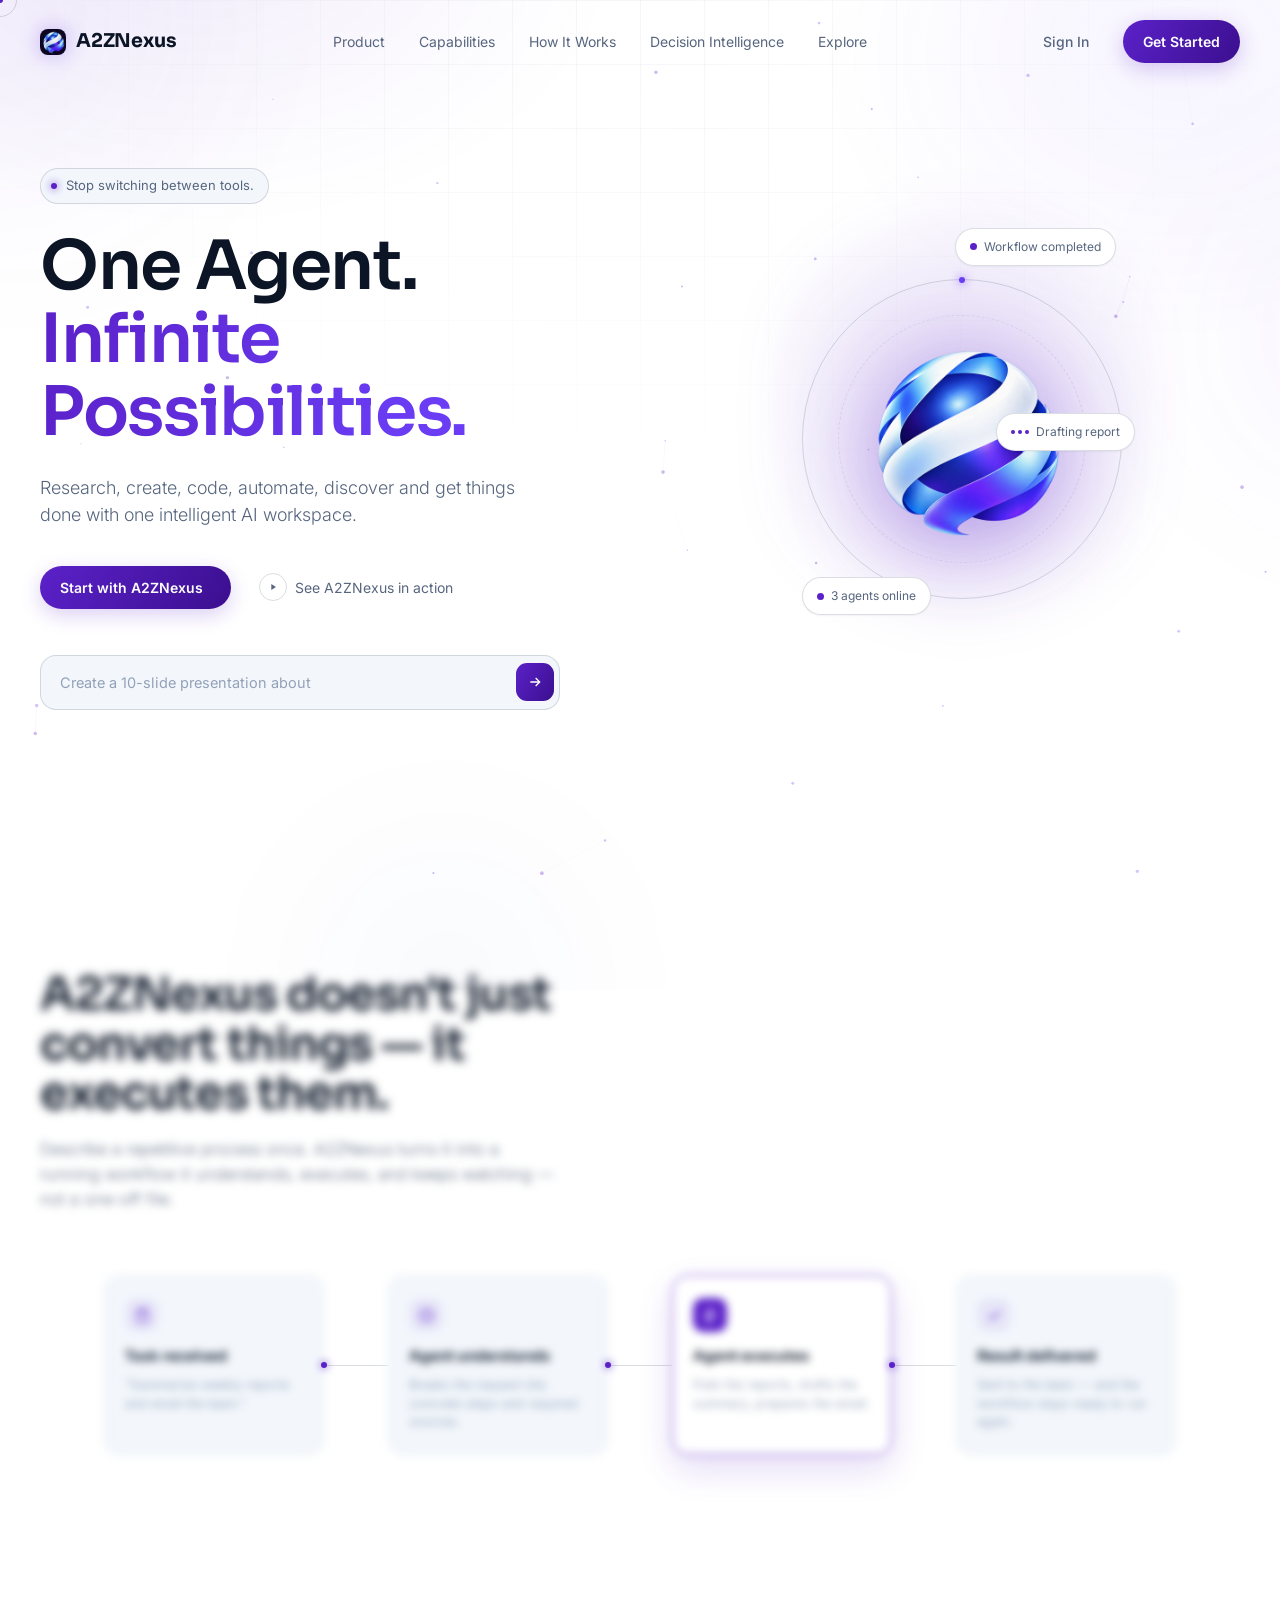
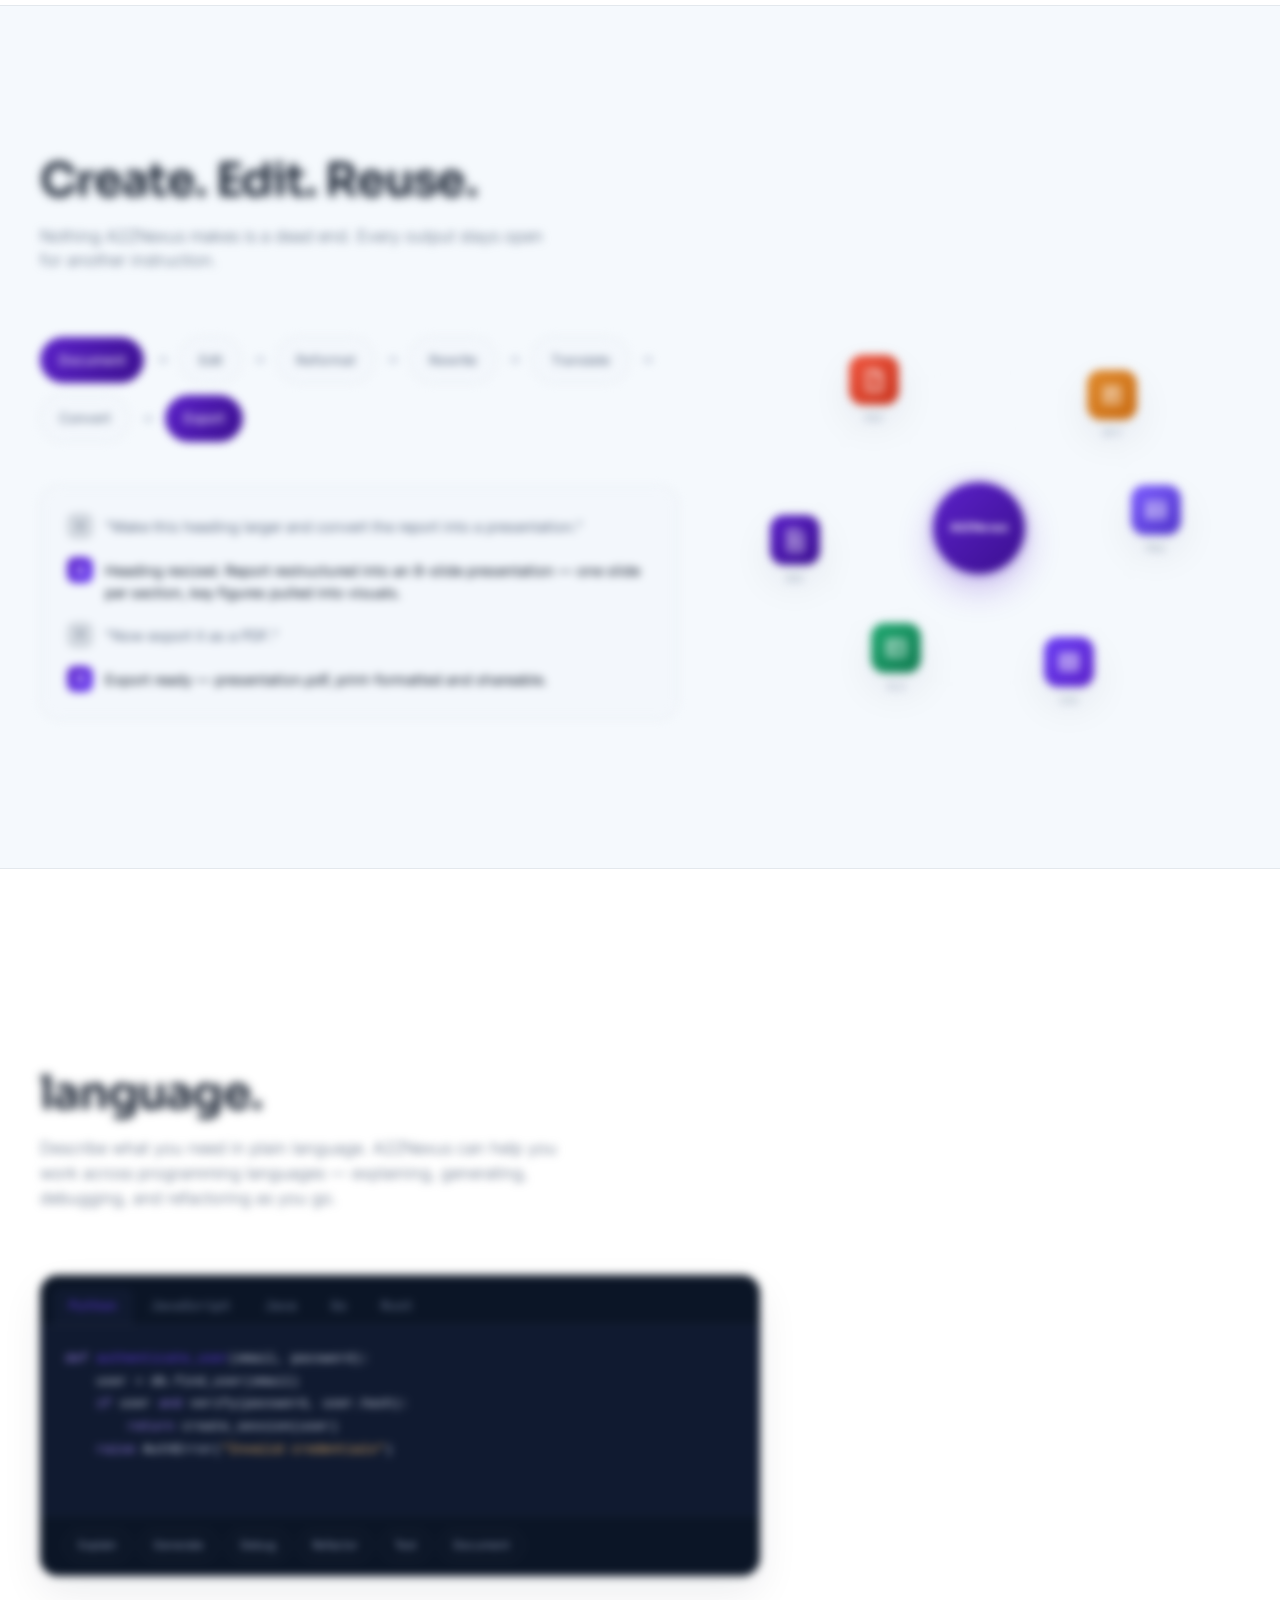
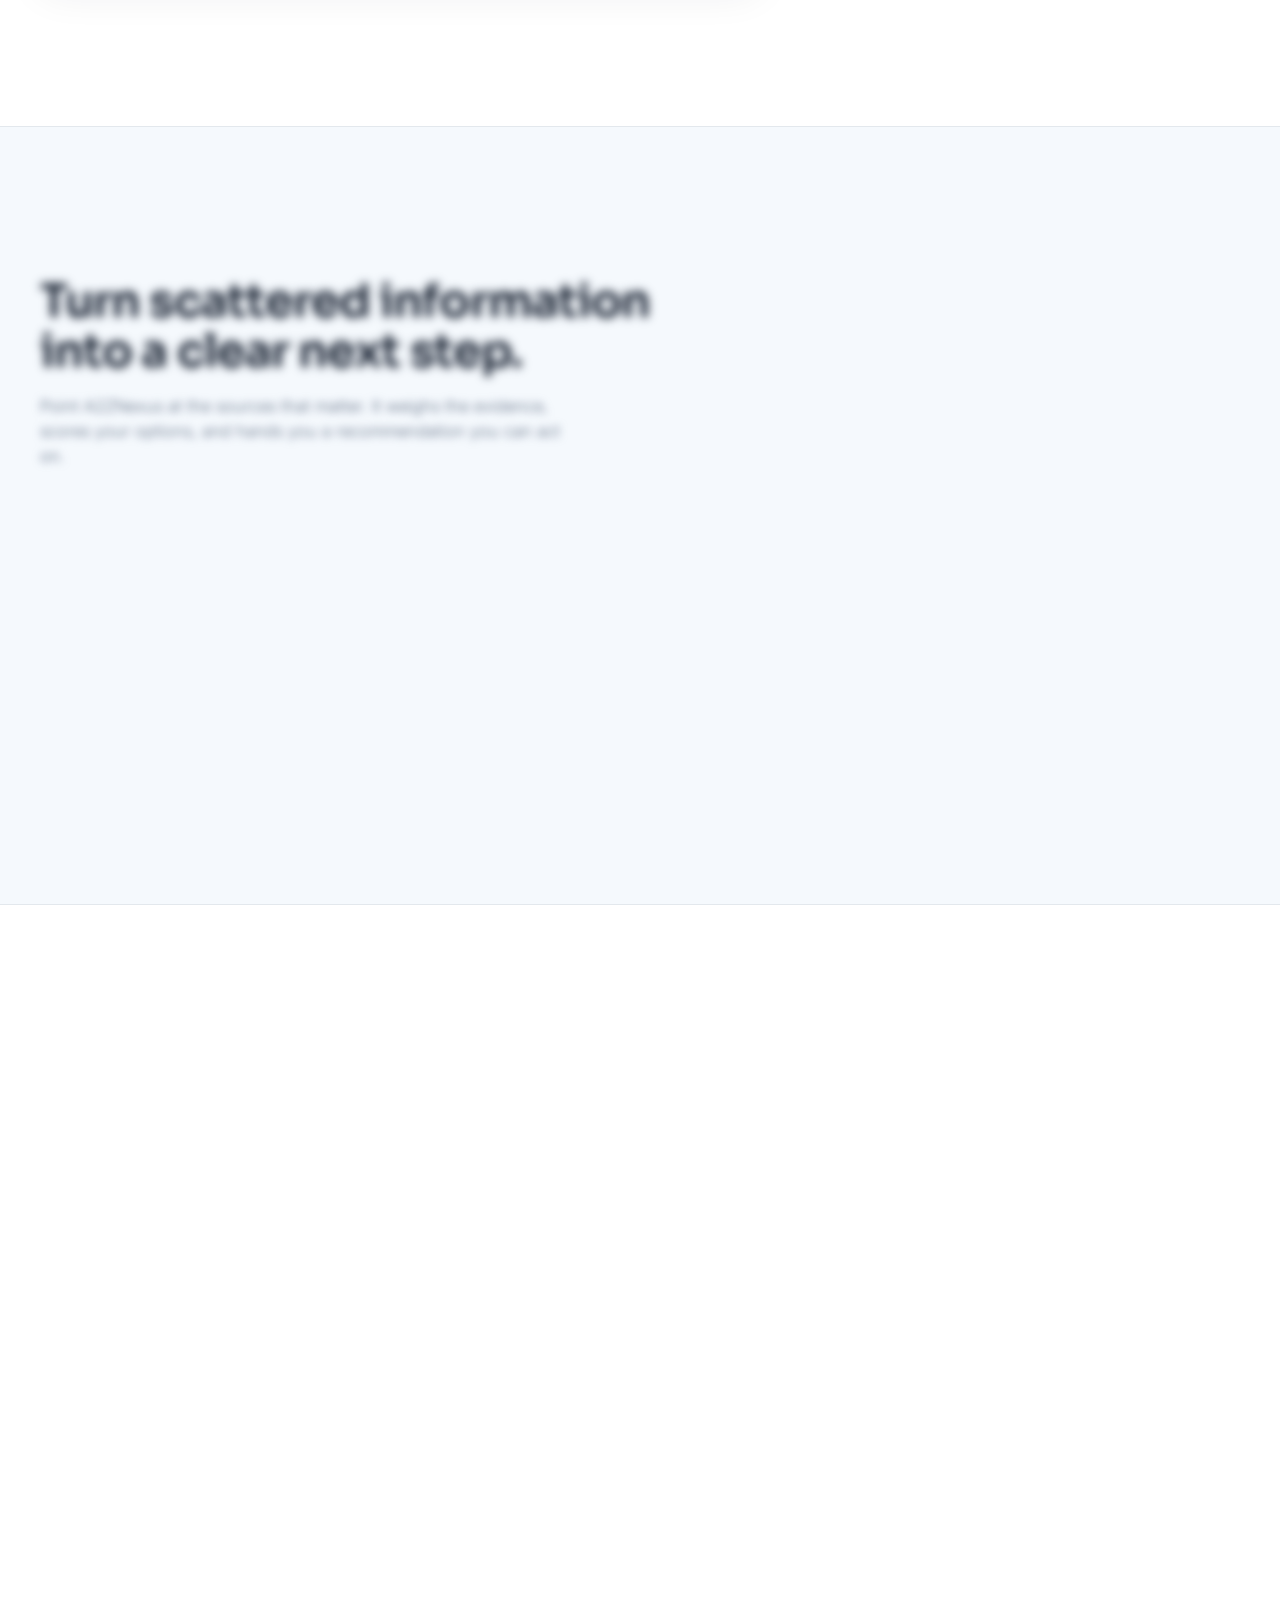
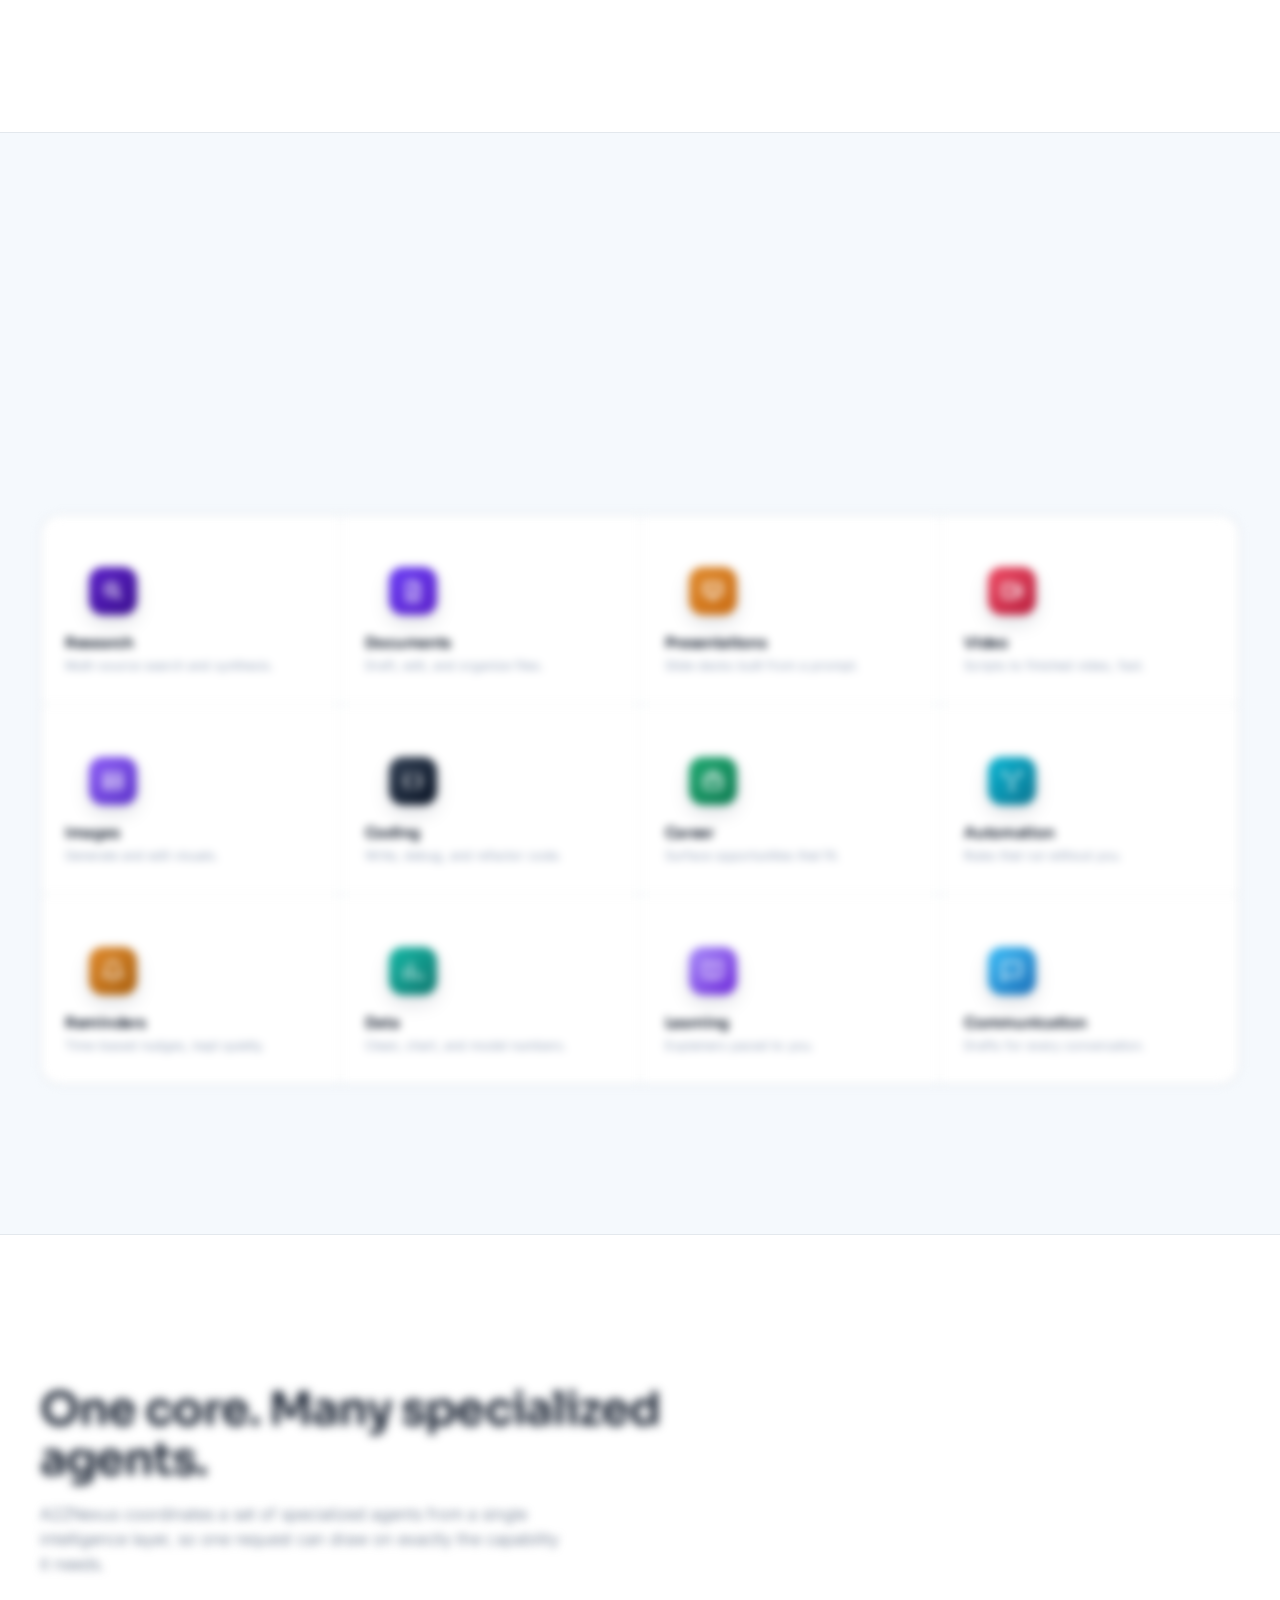
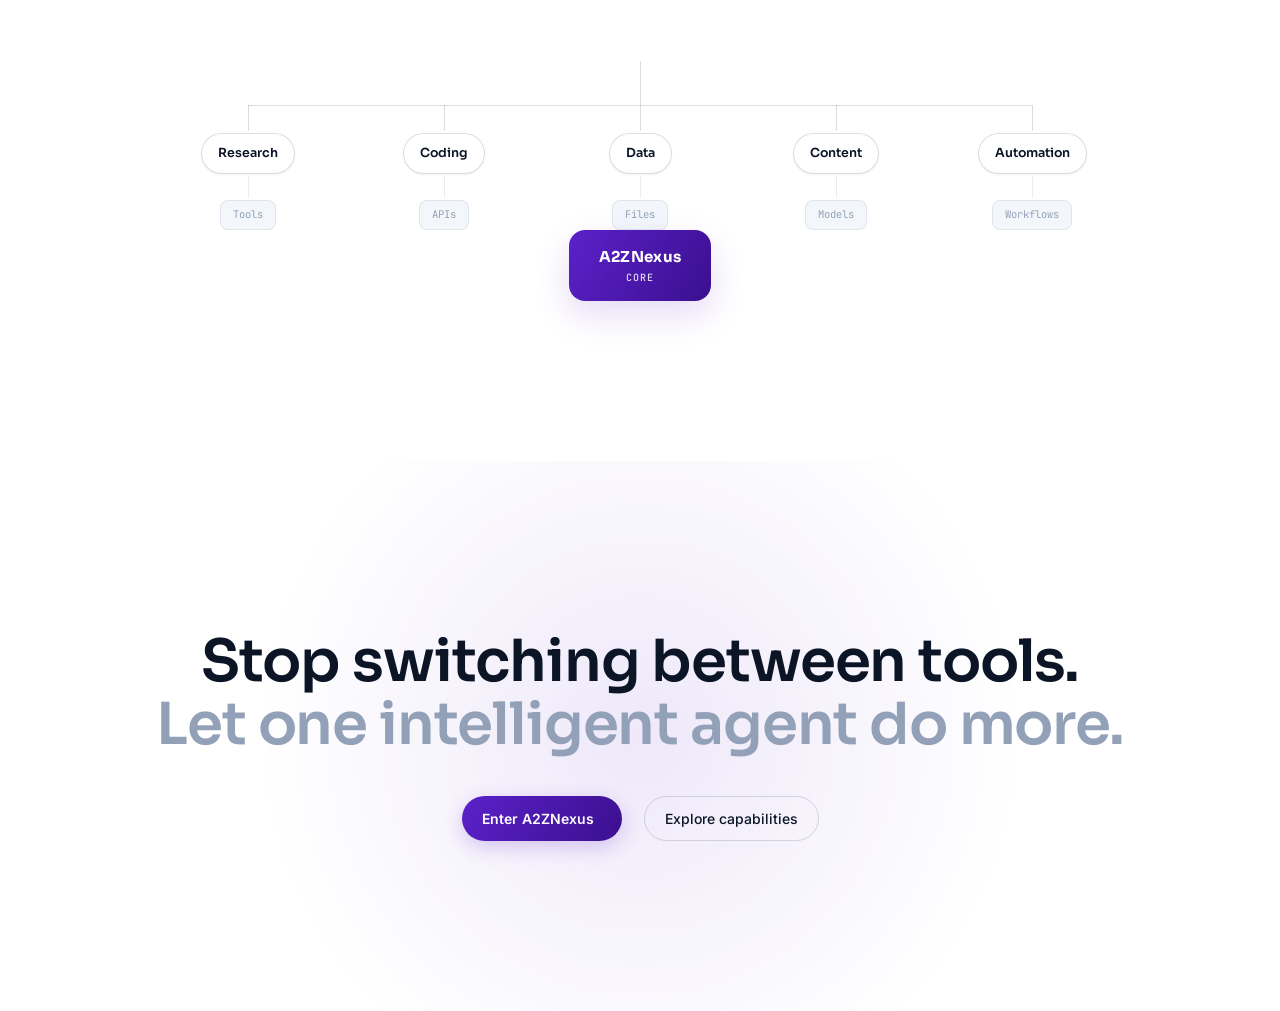
==== index.html @ 175ef2a6 "one" ====
<!DOCTYPE html>
<html lang="en">
<head>
<meta charset="UTF-8">
<meta name="viewport" content="width=device-width, initial-scale=1.0">
<title>A2ZNexus — One Agent. Infinite Possibilities.</title>
<link rel="icon" type="image/png" href="assets/brand/logo-mark.png">
<link rel="apple-touch-icon" href="assets/brand/logo-mark.png">
<link rel="preconnect" href="https://fonts.googleapis.com">
<link rel="preconnect" href="https://fonts.gstatic.com" crossorigin>
<link href="https://fonts.googleapis.com/css2?family=Sora:wght@300;400;500;600;700;800&family=Inter:wght@300;400;500;600&family=JetBrains+Mono:wght@400;500&display=swap" rel="stylesheet">
<style>
/* ============ TOKENS ============ */
:root{
  --bg:#ffffff;
  --bg-soft:#f5f9fd;
  --bg-panel:#ffffff;
  --bg-panel-2:#f3f7fc;
  --bg-dark:#0b1526;
  --line:rgba(13,29,56,0.08);
  --line-strong:rgba(13,29,56,0.15);
  --ink:#0b1526;
  --ink-dim:#57667e;
  --ink-faint:#93a1b8;
  --blue:#5b21c9;
  --blue-2:#6a3df5;
  --blue-deep:#3b0f8f;
  --blue-wash:rgba(91,33,201,0.08);
  --amber:#e08a2c;
  --radius-s:10px;
  --radius-m:16px;
  --radius-l:28px;
  --ease:cubic-bezier(.16,.84,.32,1);
  --dur-s:.35s;
  --dur-m:.7s;
  --dur-l:1.1s;
  --shadow-sm:0 1px 2px rgba(13,29,56,0.05);
  --shadow-md:0 16px 40px rgba(13,29,56,0.08);
  --shadow-blue:0 14px 34px rgba(91,33,201,0.16);
}
*{margin:0;padding:0;box-sizing:border-box;}
html{scroll-behavior:smooth;}
body{
  background:var(--bg);
  color:var(--ink);
  font-family:'Inter',sans-serif;
  font-weight:400;
  overflow-x:hidden;
  line-height:1.5;
  -webkit-font-smoothing:antialiased;
}
h1,h2,h3,h4,.display{
  font-family:'Sora',sans-serif;
  font-weight:600;
  letter-spacing:-0.02em;
  line-height:1.08;
}
a{color:inherit;text-decoration:none;}
button{font-family:inherit;cursor:pointer;border:none;background:none;color:inherit;}
img,svg{display:block;max-width:100%;}
.mono{font-family:'JetBrains Mono',monospace;}
::selection{background:var(--blue);color:#fff;}

.wrap{max-width:1280px;margin:0 auto;padding:0 40px;}
@media(max-width:820px){.wrap{padding:0 22px;}}

/* subtle background texture */
.field{
  position:fixed;inset:0;z-index:0;pointer-events:none;
  background:
    radial-gradient(700px 500px at 16% -8%, rgba(91,33,201,0.07), transparent 60%),
    radial-gradient(600px 480px at 92% 6%, rgba(106,61,245,0.06), transparent 60%);
}
.grid-lines{
  position:fixed;inset:0;z-index:0;pointer-events:none;opacity:.55;
  background-image:
    linear-gradient(to right, var(--line) 1px, transparent 1px),
    linear-gradient(to bottom, var(--line) 1px, transparent 1px);
  background-size:64px 64px;
  mask-image:radial-gradient(ellipse 900px 700px at 50% 0%, black, transparent 75%);
}

/* ambient blue fields, very light on white */
.aurora{position:fixed;inset:-10%;z-index:0;pointer-events:none;overflow:hidden;}
.aurora span{
  position:absolute;border-radius:50%;filter:blur(80px);
  opacity:.5;will-change:transform;
}
.aurora span:nth-child(1){
  width:44vw;height:44vw;top:-16%;left:-10%;
  background:radial-gradient(circle,rgba(91,33,201,0.14),transparent 68%);
  animation:aurora1 28s ease-in-out infinite;
}
.aurora span:nth-child(2){
  width:36vw;height:36vw;top:18%;right:-12%;
  background:radial-gradient(circle,rgba(106,61,245,0.13),transparent 68%);
  animation:aurora2 34s ease-in-out infinite;
}
.aurora span:nth-child(3){
  width:32vw;height:32vw;bottom:-18%;left:24%;
  background:radial-gradient(circle,rgba(23,65,184,0.08),transparent 68%);
  animation:aurora3 40s ease-in-out infinite;
}
@keyframes aurora1{0%,100%{transform:translate(0,0) scale(1);}25%{transform:translate(7vw,5vh) scale(1.12);}50%{transform:translate(3vw,12vh) scale(.94);}75%{transform:translate(-5vw,3vh) scale(1.04);}}
@keyframes aurora2{0%,100%{transform:translate(0,0) scale(1);}30%{transform:translate(-8vw,7vh) scale(1.08);}60%{transform:translate(-2vw,-5vh) scale(.92);}85%{transform:translate(4vw,3vh) scale(1.04);}}
@keyframes aurora3{0%,100%{transform:translate(0,0) scale(1);}35%{transform:translate(5vw,-7vh) scale(1.1);}65%{transform:translate(-4vw,-2vh) scale(.96);}}
@media(prefers-reduced-motion: reduce){ .aurora span{animation:none;} }

/* ============ CUSTOM CURSOR ============ */
.cursor-dot,.cursor-ring{
  position:fixed;top:0;left:0;pointer-events:none;z-index:9999;
  border-radius:50%;transform:translate(-50%,-50%);will-change:transform;
}
.cursor-dot{width:6px;height:6px;background:var(--blue);transition:opacity .2s;}
.cursor-ring{width:34px;height:34px;border:1px solid var(--line-strong);transition:width .25s var(--ease),height .25s var(--ease),border-color .25s,background .25s;}
.cursor-ring.big{width:64px;height:64px;border-color:var(--blue);background:rgba(91,33,201,0.06);}
@media(hover:none),(pointer:coarse){.cursor-dot,.cursor-ring{display:none;}}
@media(prefers-reduced-motion:reduce){.cursor-ring{transition:none;}}

/* ============ NAV ============ */
header.nav{position:fixed;top:0;left:0;right:0;z-index:100;padding:20px 0;transition:background .4s var(--ease), border-color .4s var(--ease), padding .4s var(--ease);border-bottom:1px solid transparent;}
header.nav.scrolled{background:rgba(255,255,255,0.78);backdrop-filter:blur(14px) saturate(140%);border-bottom:1px solid var(--line);padding:14px 0;}
.nav-inner{display:flex;align-items:center;justify-content:space-between;}
.logo{display:flex;align-items:center;gap:10px;font-family:'Sora';font-weight:700;font-size:19px;letter-spacing:-0.01em;color:var(--ink);}
.logo-mark{width:26px;height:26px;border-radius:8px;position:relative;background:#0d0620 url('assets/brand/logo-mark.png') center/cover no-repeat;box-shadow:0 0 20px rgba(106,61,245,0.35);transition:transform .4s var(--ease), box-shadow .4s;}
.logo:hover .logo-mark{transform:scale(1.15) rotate(10deg);box-shadow:0 0 24px rgba(91,33,201,0.5);}
.nav-links{display:flex;gap:34px;font-size:14px;color:var(--ink-dim);}
.nav-links a{position:relative;transition:color .25s;padding:4px 0;}
.nav-links a:hover{color:var(--ink);}
.nav-links a::after{content:'';position:absolute;left:0;bottom:0;width:0;height:1px;background:var(--blue);transition:width .3s var(--ease);}
.nav-links a:hover::after{width:100%;}
.nav-actions{display:flex;align-items:center;gap:14px;}
@media(max-width:900px){.nav-links{display:none;}}

.btn{position:relative;display:inline-flex;align-items:center;gap:8px;padding:11px 20px;border-radius:100px;font-size:14px;font-weight:500;transition:transform .2s var(--ease), box-shadow .2s var(--ease);white-space:nowrap;}
.btn-ghost{color:var(--ink-dim);}
.btn-ghost:hover{color:var(--ink);}
.btn-solid{background:linear-gradient(120deg,var(--blue),var(--blue-deep));color:#fff;font-weight:600;box-shadow:0 6px 20px rgba(91,33,201,0.22);}
.btn-solid:hover{box-shadow:0 10px 30px rgba(91,33,201,0.32);transform:translateY(-1px);}
.btn-outline{border:1px solid var(--line-strong);color:var(--ink);}
.btn-outline:hover{border-color:var(--blue);color:var(--blue-deep);}

/* ============ HERO ============ */
.hero{position:relative;padding:168px 0 110px;z-index:1;}
.hero-grid{display:grid;grid-template-columns:1.05fr 1fr;gap:60px;align-items:center;}
@media(max-width:980px){.hero-grid{grid-template-columns:1fr;} .hero{padding:140px 0 70px;}}
.eyebrow{display:inline-flex;align-items:center;gap:9px;font-size:13px;color:var(--ink-dim);border:1px solid var(--line-strong);padding:7px 14px 7px 10px;border-radius:100px;background:var(--bg-panel-2);}
.eyebrow .dot{width:6px;height:6px;border-radius:50%;background:var(--blue);box-shadow:0 0 8px var(--blue);flex-shrink:0;}
h1{font-size:clamp(40px,5.6vw,68px);margin-top:26px;color:var(--ink);}
h1 .line2{display:block;background:linear-gradient(100deg,var(--blue),var(--blue-2) 65%);-webkit-background-clip:text;background-clip:text;color:transparent;}
.hero-sub{margin-top:24px;font-size:18px;color:var(--ink-dim);max-width:480px;font-weight:300;}
.hero-ctas{display:flex;align-items:center;gap:28px;margin-top:38px;flex-wrap:wrap;}
.link-underline{font-size:14px;color:var(--ink-dim);position:relative;display:inline-flex;align-items:center;gap:8px;}
.link-underline:hover{color:var(--ink);}
.link-underline .play{width:28px;height:28px;border-radius:50%;border:1px solid var(--line-strong);display:flex;align-items:center;justify-content:center;transition:border-color .25s,transform .25s;}
.link-underline:hover .play{border-color:var(--blue);transform:scale(1.08);color:var(--blue);}

.command-box{margin-top:46px;max-width:520px;border:1px solid var(--line-strong);border-radius:16px;background:var(--bg-panel-2);padding:5px;display:flex;align-items:center;gap:10px;transition:border-color .3s, box-shadow .3s;}
.command-box:focus-within{border-color:var(--blue);box-shadow:0 0 0 4px var(--blue-wash);}
.command-box input{flex:1;background:none;border:none;color:var(--ink);font-size:14.5px;padding:13px 6px 13px 14px;outline:none;font-family:'Inter';}
.command-box input::placeholder{color:var(--ink-faint);}
.command-send{width:38px;height:38px;border-radius:11px;background:linear-gradient(120deg,var(--blue),var(--blue-deep));color:#fff;display:flex;align-items:center;justify-content:center;flex-shrink:0;transition:transform .2s var(--ease);}
.command-send:hover{transform:scale(1.06);}
.command-send svg{width:16px;height:16px;}

/* ============ HERO FLOATING LOGO ============ */
.hero-visual{position:relative;max-width:520px;min-height:440px;margin:0 auto;display:flex;align-items:center;justify-content:center;}
.logo-glow{position:absolute;inset:-30px;background:radial-gradient(circle at 50% 45%, rgba(91,33,201,0.22), transparent 68%);filter:blur(22px);pointer-events:none;z-index:0;animation:glowPulse 6s ease-in-out infinite;}
@keyframes glowPulse{0%,100%{opacity:.7;transform:scale(1);}50%{opacity:1;transform:scale(1.1);}}
@media(prefers-reduced-motion:reduce){.logo-glow{animation:none;}}

.logo-stage{position:relative;width:320px;height:320px;display:flex;align-items:center;justify-content:center;z-index:1;transition:transform .3s var(--ease);}
.logo-ring{position:absolute;border-radius:50%;border:1px solid var(--line-strong);pointer-events:none;}
.logo-ring.ring-a{inset:0;animation:spinSlow 22s linear infinite;}
.logo-ring.ring-a::after{content:'';position:absolute;top:-3px;left:calc(50% - 3px);width:6px;height:6px;border-radius:50%;background:var(--blue-2);box-shadow:0 0 10px var(--blue-2);}
.logo-ring.ring-b{inset:36px;border-style:dashed;opacity:.55;animation:spinSlow 30s linear infinite reverse;}
@keyframes spinSlow{to{transform:rotate(360deg);}}
@media(prefers-reduced-motion:reduce){.logo-ring{animation:none;}}

.hero-logo-mark{width:230px;height:230px;object-fit:contain;filter:drop-shadow(0 20px 44px rgba(91,33,201,0.4));animation:logoFloat 5s ease-in-out infinite;}
@keyframes logoFloat{0%,100%{transform:translateY(0) scale(1);}50%{transform:translateY(-18px) scale(1.05);}}
@media(prefers-reduced-motion:reduce){.hero-logo-mark{animation:none;}}

.dash-float{position:absolute;display:flex;align-items:center;gap:7px;padding:9px 14px;border-radius:100px;background:#fff;border:1px solid var(--line-strong);box-shadow:var(--shadow-sm);font-size:12px;color:var(--ink-dim);white-space:nowrap;animation:floatChip 6s ease-in-out infinite;z-index:2;}
.dash-float::before{content:'';width:7px;height:7px;border-radius:50%;background:var(--blue);flex-shrink:0;}
.dash-float.no-dot::before{display:none;}
.dash-float-1{top:2%;right:2%;animation-delay:0s;}
.dash-float-2{bottom:10%;left:0%;animation-delay:2.4s;}
.dash-float-3{top:44%;right:-4%;animation-delay:1.2s;}
.typing-dots{display:flex;gap:3px;}
.typing-dots i{width:4px;height:4px;border-radius:50%;background:var(--blue);animation:typingBounce 1.1s ease-in-out infinite;}
.typing-dots i:nth-child(2){animation-delay:.15s;}
.typing-dots i:nth-child(3){animation-delay:.3s;}
@keyframes typingBounce{0%,60%,100%{transform:translateY(0);opacity:.5;}30%{transform:translateY(-3px);opacity:1;}}
@keyframes floatChip{0%,100%{transform:translateY(0);}50%{transform:translateY(-9px);}}
@media(max-width:980px){.hero-visual{max-width:400px;min-height:340px;margin-top:24px;}.logo-stage{width:240px;height:240px;}.hero-logo-mark{width:170px;height:170px;}.dash-float{display:none;}}
@media(prefers-reduced-motion:reduce){.dash-float{animation:none;}.typing-dots i{animation:none;}}

/* ============ SECTION SHELL ============ */
.section{position:relative;padding:150px 0;z-index:1;}
@media(max-width:820px){.section{padding:96px 0;}}
.section-head{max-width:640px;margin-bottom:64px;}
.section-tag{font-size:13px;color:var(--blue-deep);font-family:'JetBrains Mono';margin-bottom:16px;display:block;}
.section-head h2{font-size:clamp(30px,3.6vw,46px);}
.section-head p{margin-top:18px;color:var(--ink-dim);font-size:16.5px;max-width:520px;font-weight:300;}
.section-alt{background:var(--bg-soft);border-top:1px solid var(--line);border-bottom:1px solid var(--line);}

/* ============ SECTION 01 · WORKFLOW AUTOMATION ============ */
.flow-stage{display:flex;align-items:stretch;gap:0;flex-wrap:wrap;justify-content:center;}
.flow-node{
  width:220px;padding:22px 20px;border-radius:16px;background:var(--bg-panel-2);border:1px solid var(--line);
  transition:border-color .4s var(--ease), background .4s var(--ease), transform .4s var(--ease);
}
.flow-node .flow-icon{width:34px;height:34px;border-radius:10px;background:rgba(91,33,201,0.08);color:var(--blue);display:flex;align-items:center;justify-content:center;margin-bottom:14px;}
.flow-node .flow-icon svg{width:17px;height:17px;}
.flow-node .flow-label{font-family:'Sora';font-weight:600;font-size:14.5px;color:var(--ink);}
.flow-node .flow-sub{font-size:12.5px;color:var(--ink-faint);margin-top:8px;line-height:1.5;}
.flow-node.active{border-color:var(--blue);background:#fff;box-shadow:var(--shadow-blue);transform:translateY(-4px);}
.flow-node.active .flow-icon{background:var(--blue);color:#fff;}
.flow-connector{width:64px;display:flex;align-items:center;justify-content:center;position:relative;flex-shrink:0;}
.flow-connector .fc-line{width:100%;height:1px;background:var(--line-strong);position:relative;}
.flow-connector .fc-dot{position:absolute;top:50%;left:0;width:6px;height:6px;border-radius:50%;background:var(--blue);box-shadow:0 0 8px var(--blue);transform:translate(-50%,-50%);animation:flowTravel 3.2s linear infinite;}
@keyframes flowTravel{0%{left:0;opacity:0;}10%{opacity:1;}90%{opacity:1;}100%{left:100%;opacity:0;}}
@media(max-width:900px){.flow-stage{flex-direction:column;align-items:center;}.flow-connector{width:1px;height:38px;}.flow-connector .fc-line{width:1px;height:100%;}.flow-connector .fc-dot{top:0;left:50%;animation:flowTravelV 3.2s linear infinite;}}
@keyframes flowTravelV{0%{top:0;opacity:0;}10%{opacity:1;}90%{opacity:1;}100%{top:100%;opacity:0;}}
@media(prefers-reduced-motion:reduce){.flow-connector .fc-dot{animation:none;opacity:.9;}}

/* ============ EDIT SECTION ============ */
.edit-flow{display:flex;flex-wrap:wrap;gap:12px;align-items:center;}
.edit-chip{padding:12px 18px;border-radius:100px;border:1px solid var(--line);font-size:13.5px;color:var(--ink-dim);background:var(--bg-panel-2);transition:all .3s;}
.edit-chip.hot{color:#fff;border-color:var(--blue);background:linear-gradient(120deg,var(--blue),var(--blue-deep));}
.edit-arrow-sm{color:var(--ink-faint);font-size:13px;}

.chat-demo{margin-top:44px;border:1px solid var(--line);border-radius:20px;background:var(--bg-panel-2);padding:26px;max-width:640px;}

/* ---- Create.Edit.Reuse layout + floating file badges ---- */
.edit-grid{display:grid;grid-template-columns:1.1fr .9fr;gap:40px;align-items:center;}
@media(max-width:980px){.edit-grid{grid-template-columns:1fr;}}
.edit-right{position:relative;display:flex;align-items:center;justify-content:center;min-height:380px;}
@media(max-width:980px){.edit-right{min-height:300px;margin-top:20px;}}
.file-orbit{position:relative;width:100%;max-width:360px;aspect-ratio:1/1;margin:0 auto;}
.file-orbit-rings{position:absolute;inset:0;width:100%;height:100%;opacity:.5;}
.file-orbit-rings circle{fill:none;stroke:var(--line-strong);stroke-width:1;stroke-dasharray:3 7;}
.file-core{position:absolute;top:50%;left:50%;transform:translate(-50%,-50%);width:92px;height:92px;border-radius:50%;background:linear-gradient(135deg,var(--blue),var(--blue-deep));display:flex;align-items:center;justify-content:center;box-shadow:0 0 0 8px rgba(91,33,201,0.08),0 14px 34px rgba(91,33,201,0.28);animation:coreGlow 4s ease-in-out infinite;z-index:2;}
.file-core span{font-family:'Sora';font-weight:700;font-size:10.5px;color:#fff;letter-spacing:.02em;}
@keyframes coreGlow{0%,100%{box-shadow:0 0 0 8px rgba(91,33,201,0.08),0 14px 34px rgba(91,33,201,0.28);}50%{box-shadow:0 0 0 14px rgba(91,33,201,0.05),0 18px 40px rgba(91,33,201,0.34);}}

.file-badge{position:absolute;display:flex;flex-direction:column;align-items:center;gap:6px;animation:fileFloat 6s ease-in-out infinite;z-index:1;}
.fb-icon{width:50px;height:50px;border-radius:14px;display:flex;align-items:center;justify-content:center;box-shadow:var(--shadow-md);}
.fb-icon svg{width:24px;height:24px;}
.fb-label{font-family:'JetBrains Mono';font-size:10px;letter-spacing:.03em;color:var(--ink-faint);}
.fb-pdf .fb-icon{background:linear-gradient(135deg,#f0563f,#c8351f);}
.fb-ppt .fb-icon{background:linear-gradient(135deg,#e08a2c,#c96c14);}
.fb-png .fb-icon{background:linear-gradient(135deg,#7c5cff,#4f33c9);}
.fb-doc .fb-icon{background:linear-gradient(135deg,#5b21c9,#3b0f8f);}
.fb-xls .fb-icon{background:linear-gradient(135deg,#1fa971,#127a51);}
.fb-csv .fb-icon{background:linear-gradient(135deg,#6a3df5,#5b21c9);}
.file-badge:nth-of-type(1){animation-delay:0s;}
.fb-pdf{animation-delay:.2s;}
.fb-ppt{animation-delay:1.1s;}
.fb-png{animation-delay:2s;}
.fb-doc{animation-delay:.7s;}
.fb-xls{animation-delay:1.6s;}
.fb-csv{animation-delay:2.5s;}
@keyframes fileFloat{0%,100%{transform:translateY(0) rotate(0deg);}50%{transform:translateY(-14px) rotate(-2deg);}}
@media(max-width:620px){.file-badge{transform:scale(.82);}.fb-icon{width:42px;height:42px;}}
@media(prefers-reduced-motion:reduce){.file-badge,.file-core{animation:none;}}
.chat-line{display:flex;gap:12px;margin-bottom:18px;align-items:flex-start;}
.chat-line:last-child{margin-bottom:0;}
.chat-avatar{width:26px;height:26px;border-radius:8px;flex-shrink:0;display:flex;align-items:center;justify-content:center;font-size:10px;font-family:'Sora';font-weight:700;}
.chat-avatar.user{background:var(--line-strong);color:var(--ink-dim);}
.chat-avatar.ai{background:linear-gradient(135deg,var(--blue),var(--blue-2));color:#fff;}
.chat-bubble{font-size:14.5px;color:var(--ink-dim);padding-top:3px;}
.chat-bubble.ai-text{color:var(--ink);}

/* ============ CODE SECTION ============ */
.code-shell{border:1px solid var(--line);border-radius:18px;overflow:hidden;background:var(--bg-dark);max-width:720px;box-shadow:var(--shadow-md);}
.code-tabs{display:flex;gap:2px;padding:12px 12px 0;overflow-x:auto;}
.code-tab{padding:9px 16px;font-size:12.5px;font-family:'JetBrains Mono';color:#7c8aa8;border-radius:8px 8px 0 0;transition:color .25s,background .25s;white-space:nowrap;}
.code-tab.active{color:var(--blue-2);background:#101a30;}
.code-body{padding:22px 24px;font-family:'JetBrains Mono';font-size:13px;line-height:1.75;color:#dbe2f0;min-height:190px;border-top:1px solid rgba(255,255,255,0.08);background:#101a30;}
.code-body .cm{color:#7c8aa8;}
.code-body .kw{color:#a78bfa;}
.code-body .fn{color:var(--blue-2);}
.code-body .str{color:#fbbf6a;}
.code-actions{display:flex;gap:10px;padding:14px 24px;border-top:1px solid rgba(255,255,255,0.08);flex-wrap:wrap;}
.mini-pill{font-size:11.5px;padding:6px 12px;border-radius:100px;border:1px solid rgba(255,255,255,0.12);color:#96a2bd;}

/* ============ SECTION 04 · DECISION INTELLIGENCE ============ */
.career-grid{display:grid;grid-template-columns:1fr 1fr;gap:34px;align-items:center;}
@media(max-width:900px){.career-grid{grid-template-columns:1fr;}}
.career-chat-col{display:flex;flex-direction:column;justify-content:center;}
.career-chat-col .chat-demo{margin-top:0;}
.match-card{border:1px solid var(--line-strong);border-radius:20px;background:#fff;padding:26px;box-shadow:var(--shadow-md);}
.match-top{display:flex;justify-content:space-between;align-items:flex-start;margin-bottom:16px;}
.match-tag{font-size:11px;font-family:'JetBrains Mono';color:var(--blue-deep);letter-spacing:.03em;}
.match-score{font-family:'Sora';font-weight:700;font-size:26px;}
.match-score span{font-size:13px;color:var(--ink-faint);font-weight:400;}
.match-role{font-size:17px;font-family:'Sora';font-weight:600;margin-bottom:14px;}
.tag-row{display:flex;flex-wrap:wrap;gap:8px;margin-bottom:18px;}
.tag-row .t{font-size:12px;color:var(--ink-dim);display:flex;align-items:center;gap:5px;}
.tag-row .t svg{width:12px;height:12px;color:var(--blue);}
.match-footer{display:flex;justify-content:space-between;align-items:center;padding-top:16px;border-top:1px solid var(--line);}
.deadline{font-size:12.5px;color:var(--amber);}
.mini-btn{font-size:12.5px;padding:8px 16px;border-radius:100px;border:1px solid var(--line-strong);transition:border-color .25s,color .25s;}
.mini-btn:hover{border-color:var(--blue);color:var(--blue-deep);}


/* ============ AUTOMATION SECTION ============ */
.auto-grid{display:grid;grid-template-columns:1fr 1fr;gap:60px;}
@media(max-width:900px){.auto-grid{grid-template-columns:1fr;}}
.reminder-line{display:flex;align-items:center;gap:16px;margin-top:36px;}
.reminder-time{font-family:'Sora';font-weight:700;font-size:28px;}
.reminder-dot-line{flex:1;height:1px;background:var(--line-strong);position:relative;}
.reminder-dot-line::after{content:'';position:absolute;left:0;top:50%;width:8px;height:8px;border-radius:50%;background:var(--blue);transform:translateY(-50%);box-shadow:0 0 10px var(--blue);}
.bell{width:34px;height:34px;border-radius:50%;border:1px solid var(--line-strong);display:flex;align-items:center;justify-content:center;flex-shrink:0;}
.bell svg{width:15px;height:15px;color:var(--amber);}
.rule-card{border:1px solid var(--line);border-radius:14px;padding:18px 20px;background:var(--bg-panel-2);margin-bottom:12px;}
.rule-when,.rule-then{display:flex;gap:10px;font-size:13.5px;}
.rule-label{font-family:'JetBrains Mono';font-size:10.5px;color:var(--ink-faint);width:44px;flex-shrink:0;padding-top:2px;}
.rule-then{margin-top:8px;color:var(--ink-dim);}
.rule-when{color:var(--ink);}

/* ============ CAPABILITIES GRID ============ */
.cap-grid{display:grid;grid-template-columns:repeat(4,1fr);gap:1px;background:var(--line);border:1px solid var(--line);border-radius:20px;overflow:hidden;}
@media(max-width:900px){.cap-grid{grid-template-columns:repeat(2,1fr);}}
@media(max-width:520px){.cap-grid{grid-template-columns:1fr;}}
.cap-card{background:#fff;padding:28px 24px;position:relative;overflow:hidden;min-height:172px;transition:background .35s;}
.cap-card:hover{background:var(--bg-panel-2);}
.cap-card h4{font-size:15px;font-family:'Sora';font-weight:600;margin-top:44px;position:relative;z-index:2;}
.cap-card p{font-size:12.5px;color:var(--ink-faint);margin-top:6px;position:relative;z-index:2;line-height:1.5;}
.cap-card::before{content:"";position:absolute;top:10px;left:10px;width:90px;height:90px;border-radius:50%;background:radial-gradient(circle,rgba(91,33,201,0.10),transparent 70%);filter:blur(4px);opacity:.6;pointer-events:none;z-index:1;transition:opacity .5s var(--ease),transform .6s var(--ease);}
.cap-card:hover::before{opacity:1;transform:scale(1.25) translate(4px,4px);}
.cap-card::after{content:"";position:absolute;top:0;left:-60%;width:40%;height:100%;background:linear-gradient(115deg,transparent,rgba(91,33,201,0.06),transparent);transform:skewX(-18deg);pointer-events:none;z-index:1;transition:left .85s cubic-bezier(.2,.8,.2,1);}
.cap-card:hover::after{left:130%;}

/* ---- capability logo badges (flip in/out on hover) ---- */
.cap-logo-wrap{position:absolute;top:24px;left:24px;width:48px;height:48px;z-index:2;perspective:700px;}
.cap-logo-inner{position:relative;width:100%;height:100%;transform-style:preserve-3d;transition:transform .65s cubic-bezier(.4,.15,.2,1);}
.cap-card:hover .cap-logo-inner{transform:rotateY(180deg) scale(1.06);}
.cap-logo-face{position:absolute;inset:0;backface-visibility:hidden;border-radius:14px;display:flex;align-items:center;justify-content:center;box-shadow:0 8px 18px rgba(13,29,56,0.14);transition:box-shadow .35s;}
.cap-card:hover .cap-logo-face{box-shadow:0 12px 26px rgba(13,29,56,0.22);}
.cap-logo-face svg{width:24px;height:24px;}
.cap-logo-face.back{transform:rotateY(180deg);}
.cl-research .front,.cl-research .back{background:linear-gradient(135deg,#5b21c9,#3b0f8f);}
.cl-documents .front,.cl-documents .back{background:linear-gradient(135deg,#6a3df5,#5b21c9);}
.cl-presentations .front,.cl-presentations .back{background:linear-gradient(135deg,#e08a2c,#c96c14);}
.cl-video .front,.cl-video .back{background:linear-gradient(135deg,#ef4a63,#b8203f);}
.cl-images .front,.cl-images .back{background:linear-gradient(135deg,#8b5cf6,#5b32c9);}
.cl-coding .front,.cl-coding .back{background:linear-gradient(135deg,#334155,#0b1526);}
.cl-career .front,.cl-career .back{background:linear-gradient(135deg,#1fa971,#0e7a51);}
.cl-automation .front,.cl-automation .back{background:linear-gradient(135deg,#06b6d4,#0e7490);}
.cl-reminders .front,.cl-reminders .back{background:linear-gradient(135deg,#e08a2c,#a9600f);}
.cl-data .front,.cl-data .back{background:linear-gradient(135deg,#14b8a6,#0f766e);}
.cl-learning .front,.cl-learning .back{background:linear-gradient(135deg,#a78bfa,#6d28d9);}
.cl-communication .front,.cl-communication .back{background:linear-gradient(135deg,#38bdf8,#1d6fb8);}
.cap-logo-wrap .ping{position:absolute;inset:-6px;border-radius:16px;border:1px solid var(--blue);opacity:0;animation:ping 3.6s ease-out infinite;pointer-events:none;z-index:-1;}
.cap-card:nth-child(3n+1) .cap-logo-wrap .ping{animation-delay:.2s;}
.cap-card:nth-child(3n+2) .cap-logo-wrap .ping{animation-delay:1.4s;}
.cap-card:nth-child(3n+3) .cap-logo-wrap .ping{animation-delay:2.6s;}
@keyframes ping{0%{transform:scale(.85);opacity:.5;}80%,100%{transform:scale(1.35);opacity:0;}}
@media(prefers-reduced-motion:reduce){.cap-logo-inner{transition:none;}.cap-card:hover .cap-logo-inner{transform:none;}.cap-logo-wrap .ping{animation:none;}}



/* ============ SECTION 07 · AGENT ARCHITECTURE ============ */
.arch-wrap{display:flex;flex-direction:column;align-items:center;padding:20px 0 10px;}
.arch-core{
  padding:16px 30px;border-radius:16px;background:linear-gradient(120deg,var(--blue),var(--blue-deep));color:#fff;
  font-family:'Sora';font-weight:700;font-size:15px;letter-spacing:.02em;box-shadow:var(--shadow-blue);
  position:relative;z-index:2;text-align:center;
  opacity:0;transform:scale(.85);transition:opacity .6s var(--ease) .55s, transform .6s var(--ease) .55s;
}
.arch-core span{display:block;font-size:10px;font-weight:500;font-family:'JetBrains Mono';letter-spacing:.08em;opacity:.85;margin-top:2px;}
.arch-wrap.in .arch-core{opacity:1;transform:scale(1);}

.arch-trunk{width:1px;height:44px;background:var(--line-strong);position:relative;overflow:visible;}
.arch-trunk i{position:absolute;left:50%;top:0;width:6px;height:6px;border-radius:50%;background:var(--blue);transform:translateX(-50%);box-shadow:0 0 8px var(--blue);opacity:0;}
.arch-wrap.in .arch-trunk i{animation:archPulseDown 2.6s ease-in-out infinite .9s;}
@keyframes archPulseDown{0%{top:0;opacity:0;}15%{opacity:1;}90%{opacity:1;}100%{top:100%;opacity:0;}}

.arch-branches{display:flex;gap:0;width:100%;max-width:980px;position:relative;}
.arch-branches::before{content:'';position:absolute;top:0;left:10%;right:10%;height:1px;background:var(--line-strong);}
.arch-branch{flex:1;display:flex;flex-direction:column;align-items:center;padding-top:0;position:relative;
  opacity:0;transform:translateY(-14px);transition:opacity .55s var(--ease), transform .55s var(--ease);
}
.arch-wrap.in .arch-branch{opacity:1;transform:translateY(0);}
.arch-branch:nth-child(1){transition-delay:.05s;}
.arch-branch:nth-child(2){transition-delay:.15s;}
.arch-branch:nth-child(3){transition-delay:.25s;}
.arch-branch:nth-child(4){transition-delay:.35s;}
.arch-branch:nth-child(5){transition-delay:.45s;}
.arch-stub{width:1px;height:26px;background:var(--line-strong);}
.arch-node{margin-top:2px;padding:10px 16px;border-radius:100px;border:1px solid var(--line-strong);background:#fff;font-family:'Sora';font-weight:600;font-size:12.5px;color:var(--ink);box-shadow:var(--shadow-sm);white-space:nowrap;}
.arch-stub2{width:1px;height:22px;background:var(--line);margin-top:2px;}
.arch-tool{margin-top:2px;padding:6px 12px;border-radius:8px;background:var(--bg-panel-2);border:1px solid var(--line);font-family:'JetBrains Mono';font-size:10.5px;color:var(--ink-faint);}

@media(max-width:900px){
  .arch-branches{flex-direction:column;gap:22px;max-width:340px;}
  .arch-branches::before{display:none;}
  .arch-branch{flex-direction:row;align-items:center;gap:14px;transform:translateX(-14px);}
  .arch-wrap.in .arch-branch{transform:translateX(0);}
  .arch-stub{width:26px;height:1px;}
  .arch-stub2{width:22px;height:1px;margin-top:0;}
  .arch-trunk{height:30px;}
}
@media(prefers-reduced-motion:reduce){.arch-core,.arch-branch{transition:opacity .3s linear;transform:none!important;}.arch-trunk i{animation:none;}}

/* ============ FINAL CTA ============ */
.final-cta{text-align:center;padding:170px 0;position:relative;overflow:hidden;}
.final-cta::before{content:'';position:absolute;top:50%;left:50%;width:900px;height:900px;background:radial-gradient(circle, rgba(91,33,201,0.10), transparent 60%);transform:translate(-50%,-50%);animation:breathe 8s ease-in-out infinite;}
@keyframes breathe{0%,100%{opacity:.7;transform:translate(-50%,-50%) scale(1);}50%{opacity:1;transform:translate(-50%,-50%) scale(1.08);}}
.final-cta h2{font-size:clamp(32px,5vw,58px);position:relative;}
.final-cta h2 .fade{color:var(--ink-faint);}
.final-cta .ctas{display:flex;justify-content:center;gap:22px;margin-top:40px;flex-wrap:wrap;position:relative;}

/* page-transition overlay (navigating to another page) */
.transition-overlay{position:fixed;inset:0;z-index:10000;background:var(--bg);display:flex;align-items:center;justify-content:center;opacity:0;pointer-events:none;transition:opacity .5s var(--ease);}
.transition-overlay.active{opacity:1;pointer-events:all;}
.transition-overlay .logo-mark{width:52px;height:52px;border-radius:14px;transform:scale(.6);transition:transform .6s var(--ease);}
.transition-overlay.active .logo-mark{transform:scale(1);animation:overlayLogoFloat 1.6s ease-in-out .6s infinite;}
@keyframes overlayLogoFloat{0%,100%{transform:scale(1) translateY(0);}50%{transform:scale(1.08) translateY(-8px);}}

/* initial page-load preloader */
.page-loader{position:fixed;inset:0;z-index:10500;background:var(--bg);display:flex;align-items:center;justify-content:center;transition:opacity .6s var(--ease), visibility .6s;}
.page-loader::before{content:'';position:absolute;inset:0;background:radial-gradient(circle at 50% 45%, rgba(91,33,201,0.12), transparent 65%);}
.page-loader-mark{width:88px;height:88px;object-fit:contain;position:relative;z-index:1;filter:drop-shadow(0 14px 30px rgba(91,33,201,0.35));animation:loaderFloat 1.6s ease-in-out infinite;}
@keyframes loaderFloat{0%,100%{transform:translateY(0) scale(1);opacity:1;}50%{transform:translateY(-14px) scale(1.08);opacity:.85;}}
.page-loader.done{opacity:0;visibility:hidden;pointer-events:none;}
@media(prefers-reduced-motion:reduce){.page-loader-mark{animation:none;}.transition-overlay .logo-mark{animation:none;}}

/* ============ GLOBAL SCROLL ANIMATION SYSTEM ============ */
.particle-canvas{position:fixed;inset:0;z-index:0;pointer-events:none;}
@media(hover:none),(pointer:coarse){.particle-canvas{display:none;}}

.cursor-spotlight{position:fixed;top:0;left:0;width:640px;height:640px;background:radial-gradient(circle, rgba(91,33,201,0.05), rgba(106,61,245,0.04) 42%, transparent 72%);transform:translate(-50%,-50%);pointer-events:none;z-index:1;mix-blend-mode:multiply;opacity:0;transition:opacity .5s var(--ease);will-change:transform;}
.cursor-spotlight.active{opacity:1;}
@media(hover:none),(pointer:coarse){.cursor-spotlight{display:none;}}

.scroll-progress{position:fixed;top:0;left:0;height:2px;width:0%;z-index:10001;background:linear-gradient(90deg,var(--blue),var(--blue-2));box-shadow:0 0 10px rgba(91,33,201,0.45);transition:width .12s linear;pointer-events:none;}

.click-ripple{position:fixed;width:8px;height:8px;border-radius:50%;border:1px solid var(--blue);transform:translate(-50%,-50%);pointer-events:none;z-index:9998;animation:rippleOut .7s var(--ease) forwards;}
@keyframes rippleOut{0%{width:8px;height:8px;opacity:.85;}100%{width:100px;height:100px;opacity:0;}}

.glow-track{position:relative;isolation:isolate;overflow:hidden;}
.glow-track::before{content:'';position:absolute;inset:0;z-index:0;pointer-events:none;background:radial-gradient(240px circle at var(--mx,50%) var(--my,50%), rgba(91,33,201,0.09), transparent 70%);opacity:0;transition:opacity .35s;}
.glow-track:hover::before{opacity:1;}
.glow-track > *{position:relative;z-index:1;}

/* generic reveal primitives — entrance + exit, replayable on re-scroll */
.reveal,.reveal-scale{
  transition:opacity .75s var(--ease), transform .75s var(--ease), filter .75s var(--ease);
  will-change:opacity, transform;
}
.reveal{opacity:0;transform:translateY(38px);filter:blur(6px);}
.reveal.in{opacity:1;transform:translateY(0);filter:blur(0);}
.reveal.out-up{opacity:0;transform:translateY(-22px);filter:blur(4px);}
.reveal-scale{opacity:0;transform:translateY(24px) scale(.94);filter:blur(6px);}
.reveal-scale.in{opacity:1;transform:translateY(0) scale(1);filter:blur(0);}
.reveal-scale.out-up{opacity:0;transform:translateY(-16px) scale(.97);filter:blur(4px);}

/* staggered children — cards, chips, list rows */
[data-stagger] > *{
  opacity:0;transform:translateY(26px) scale(.97);
  transition:opacity .6s var(--ease), transform .6s var(--ease);
}
[data-stagger].in > *{opacity:1;transform:translateY(0) scale(1);}
[data-stagger].out-up > *{opacity:0;transform:translateY(-14px) scale(.98);}
[data-stagger] > *:nth-child(1){transition-delay:0ms;}
[data-stagger] > *:nth-child(2){transition-delay:60ms;}
[data-stagger] > *:nth-child(3){transition-delay:120ms;}
[data-stagger] > *:nth-child(4){transition-delay:180ms;}
[data-stagger] > *:nth-child(5){transition-delay:240ms;}
[data-stagger] > *:nth-child(6){transition-delay:300ms;}
[data-stagger] > *:nth-child(7){transition-delay:360ms;}
[data-stagger] > *:nth-child(8){transition-delay:420ms;}
[data-stagger] > *:nth-child(9){transition-delay:480ms;}
[data-stagger] > *:nth-child(10){transition-delay:540ms;}
[data-stagger] > *:nth-child(11){transition-delay:600ms;}
[data-stagger] > *:nth-child(12){transition-delay:660ms;}

/* word-by-word premium heading reveal */
.wr-word{display:inline-block;opacity:0;transform:translateY(20px);filter:blur(3px);transition:opacity .6s var(--ease),transform .6s var(--ease),filter .6s var(--ease);}
.section-head.in h2 .wr-word,.hero-head.in h1 .wr-word{opacity:1;transform:translateY(0);filter:blur(0);}
.section-head.out-up h2 .wr-word,.hero-head.out-up h1 .wr-word{opacity:0;transform:translateY(-12px);filter:blur(2px);}

@media(prefers-reduced-motion:reduce){
  .particle-canvas,.cursor-spotlight{display:none;}
  .reveal,.reveal-scale,[data-stagger] > *,.wr-word{transition:opacity .25s linear!important;transform:none!important;filter:none!important;}
  .glow-track::before{transition:none;opacity:0!important;}
}

:focus-visible{outline:2px solid var(--blue);outline-offset:3px;}
</style>
</head>
<body>

<div class="page-loader" id="pageLoader" aria-hidden="true"><img src="assets/brand/logo-mark.png" alt="" class="page-loader-mark"></div>

<div class="aurora" aria-hidden="true"><span></span><span></span><span></span></div>
<div class="field"></div>
<div class="grid-lines"></div>
<canvas class="particle-canvas" id="particleCanvas" aria-hidden="true"></canvas>
<div class="cursor-spotlight" id="spotlight" aria-hidden="true"></div>
<div class="scroll-progress" id="scrollProgress" aria-hidden="true"></div>
<div class="cursor-dot" id="cursorDot"></div>
<div class="cursor-ring" id="cursorRing"></div>
<div class="transition-overlay" id="transitionOverlay"><div class="logo-mark"></div></div>

<!-- NAV -->
<header class="nav" id="nav">
  <div class="wrap nav-inner">
    <a href="#top" class="logo"><span class="logo-mark"></span>A2ZNexus</a>
    <nav class="nav-links">
      <a href="#outputs">Product</a>
      <a href="#capabilities">Capabilities</a>
      <a href="#workflow">How It Works</a>
      <a href="#career">Decision Intelligence</a>
      <a href="#final">Explore</a>
    </nav>
    <div class="nav-actions">
      <a href="login.html" class="btn btn-ghost" data-transition>Sign In</a>
      <a href="login.html" class="btn btn-solid magnetic" data-transition>Get Started</a>
    </div>
  </div>
</header>

<!-- HERO -->
<section class="hero" id="top">
  <div class="wrap hero-grid">
    <div class="hero-head reveal in">
      <span class="eyebrow"><span class="dot"></span>Stop switching between tools.</span>
      <h1>One Agent.<span class="line2">Infinite Possibilities.</span></h1>
      <p class="hero-sub">Research, create, code, automate, discover and get things done with one intelligent AI workspace.</p>
      <div class="hero-ctas">
        <a href="login.html" class="btn btn-solid magnetic" data-transition>Start with A2ZNexus
          <svg viewBox="0 0 24 24" fill="none" stroke="currentColor" stroke-width="2"><path d="M5 12h14M13 6l6 6-6 6"/></svg>
        </a>
        <a href="#demo" class="link-underline">
          <span class="play"><svg width="10" height="10" viewBox="0 0 24 24" fill="currentColor"><path d="M8 5v14l11-7z"/></svg></span>
          See A2ZNexus in action
        </a>
      </div>

      <div class="command-box" id="demo">
        <input type="text" id="cmdInput" placeholder="Tell A2ZNexus what you want to accomplish..." aria-label="Command A2ZNexus">
        <button class="command-send" id="cmdSend" aria-label="Run command">
          <svg viewBox="0 0 24 24" fill="none" stroke="currentColor" stroke-width="2"><path d="M5 12h14M13 6l6 6-6 6"/></svg>
        </button>
      </div>
    </div>

    <div class="hero-visual reveal-scale in">
      <div class="logo-glow"></div>
      <div class="logo-stage">
        <div class="logo-ring ring-a"></div>
        <div class="logo-ring ring-b"></div>
        <img src="assets/brand/logo-mark.png" alt="A2ZNexus" class="hero-logo-mark">
      </div>
      <div class="dash-float dash-float-1">Workflow completed</div>
      <div class="dash-float dash-float-2">3 agents online</div>
      <div class="dash-float dash-float-3 no-dot"><span class="typing-dots"><i></i><i></i><i></i></span>Drafting report</div>
    </div>
  </div>
</section>

<!-- 01 · WORKFLOW AUTOMATION -->
<section class="section" id="outputs">
  <div class="wrap">
    <div class="section-head reveal">
      <h2>A2ZNexus doesn't just convert things — it executes them.</h2>
      <p>Describe a repetitive process once. A2ZNexus turns it into a running workflow it understands, executes, and keeps watching — not a one-off file.</p>
    </div>

    <div class="flow-stage" id="flowStage">
      <div class="flow-node reveal in" data-flow>
        <span class="flow-icon"><svg viewBox="0 0 24 24" fill="none" stroke="currentColor" stroke-width="2"><path d="M9 5H7a2 2 0 00-2 2v12a2 2 0 002 2h10a2 2 0 002-2V7a2 2 0 00-2-2h-2"/><rect x="9" y="3" width="6" height="4" rx="1"/></svg></span>
        <div class="flow-label">Task received</div>
        <div class="flow-sub">"Summarize weekly reports and email the team."</div>
      </div>
      <div class="flow-connector"><div class="fc-line"></div><i class="fc-dot"></i></div>
      <div class="flow-node reveal in" data-flow style="transition-delay:.1s;">
        <span class="flow-icon"><svg viewBox="0 0 24 24" fill="none" stroke="currentColor" stroke-width="2"><circle cx="12" cy="12" r="9"/><path d="M12 8v4l3 2"/></svg></span>
        <div class="flow-label">Agent understands</div>
        <div class="flow-sub">Breaks the request into concrete steps and required sources.</div>
      </div>
      <div class="flow-connector"><div class="fc-line"></div><i class="fc-dot" style="animation-delay:.5s;"></i></div>
      <div class="flow-node reveal in" data-flow style="transition-delay:.2s;">
        <span class="flow-icon"><svg viewBox="0 0 24 24" fill="none" stroke="currentColor" stroke-width="2"><path d="M13 2L4 14h6l-1 8 9-12h-6l1-8z"/></svg></span>
        <div class="flow-label">Agent executes</div>
        <div class="flow-sub">Pulls the reports, drafts the summary, prepares the email.</div>
      </div>
      <div class="flow-connector"><div class="fc-line"></div><i class="fc-dot" style="animation-delay:1s;"></i></div>
      <div class="flow-node reveal in" data-flow style="transition-delay:.3s;">
        <span class="flow-icon"><svg viewBox="0 0 24 24" fill="none" stroke="currentColor" stroke-width="2"><path d="M20 6L9 17l-5-5"/></svg></span>
        <div class="flow-label">Result delivered</div>
        <div class="flow-sub">Sent to the team — and the workflow stays ready to run again.</div>
      </div>
    </div>
  </div>
</section>

<!-- 02 · EDITABLE EVERYTHING -->
<section class="section section-alt">
  <div class="wrap">
    <div class="section-head reveal">
      <h2>Create. Edit. Reuse.</h2>
      <p>Nothing A2ZNexus makes is a dead end. Every output stays open for another instruction.</p>
    </div>

    <div class="edit-grid">
      <div class="edit-left">
        <div class="edit-flow reveal">
          <span class="edit-chip hot">Document</span><span class="edit-arrow-sm">→</span>
          <span class="edit-chip">Edit</span><span class="edit-arrow-sm">→</span>
          <span class="edit-chip">Reformat</span><span class="edit-arrow-sm">→</span>
          <span class="edit-chip">Rewrite</span><span class="edit-arrow-sm">→</span>
          <span class="edit-chip">Translate</span><span class="edit-arrow-sm">→</span>
          <span class="edit-chip">Convert</span><span class="edit-arrow-sm">→</span>
          <span class="edit-chip hot">Export</span>
        </div>

        <div class="chat-demo reveal">
          <div class="chat-line">
            <div class="chat-avatar user">Y</div>
            <div class="chat-bubble">"Make this heading larger and convert the report into a presentation."</div>
          </div>
          <div class="chat-line">
            <div class="chat-avatar ai">S</div>
            <div class="chat-bubble ai-text">Heading resized. Report restructured into an 8-slide presentation — one slide per section, key figures pulled into visuals.</div>
          </div>
          <div class="chat-line">
            <div class="chat-avatar user">Y</div>
            <div class="chat-bubble">"Now export it as a PDF."</div>
          </div>
          <div class="chat-line">
            <div class="chat-avatar ai">S</div>
            <div class="chat-bubble ai-text">Export ready — presentation.pdf, print-formatted and shareable.</div>
          </div>
        </div>
      </div>

      <div class="edit-right reveal-scale">
        <div class="file-orbit">
          <div class="file-core"><span>A2ZNexus</span></div>
          <svg class="file-orbit-rings" viewBox="0 0 400 400"><circle cx="200" cy="200" r="118"/><circle cx="200" cy="200" r="176"/></svg>

          <div class="file-badge fb-pdf" style="top:2%;left:14%;">
            <span class="fb-icon">
              <svg viewBox="0 0 24 24"><path d="M6 2h9l5 5v15a1 1 0 01-1 1H6a1 1 0 01-1-1V3a1 1 0 011-1z" fill="#fff" opacity=".16"/><path d="M6 2h9l5 5v15a1 1 0 01-1 1H6a1 1 0 01-1-1V3a1 1 0 011-1z" fill="none" stroke="#fff" stroke-width="1.4"/><path d="M15 2v5h5" fill="none" stroke="#fff" stroke-width="1.4"/></svg>
            </span>
            <span class="fb-label">PDF</span>
          </div>

          <div class="file-badge fb-ppt" style="top:6%;right:6%;">
            <span class="fb-icon">
              <svg viewBox="0 0 24 24"><rect x="4" y="4" width="16" height="16" rx="2" fill="#fff" opacity=".16"/><rect x="4" y="4" width="16" height="16" rx="2" fill="none" stroke="#fff" stroke-width="1.4"/><path d="M9 8v8M9 8h3.5a2.5 2.5 0 010 5H9" fill="none" stroke="#fff" stroke-width="1.4"/></svg>
            </span>
            <span class="fb-label">PPT</span>
          </div>

          <div class="file-badge fb-png" style="top:38%;right:-6%;">
            <span class="fb-icon">
              <svg viewBox="0 0 24 24"><rect x="3" y="4" width="18" height="16" rx="2" fill="#fff" opacity=".16"/><rect x="3" y="4" width="18" height="16" rx="2" fill="none" stroke="#fff" stroke-width="1.4"/><circle cx="8.5" cy="9.5" r="1.6" fill="#fff"/><path d="M4 17l5-5 3 3 4-5 4 5" fill="none" stroke="#fff" stroke-width="1.4"/></svg>
            </span>
            <span class="fb-label">PNG</span>
          </div>

          <div class="file-badge fb-doc" style="bottom:34%;left:-8%;">
            <span class="fb-icon">
              <svg viewBox="0 0 24 24"><path d="M6 2h9l5 5v15a1 1 0 01-1 1H6a1 1 0 01-1-1V3a1 1 0 011-1z" fill="#fff" opacity=".16"/><path d="M6 2h9l5 5v15a1 1 0 01-1 1H6a1 1 0 01-1-1V3a1 1 0 011-1z" fill="none" stroke="#fff" stroke-width="1.4"/><path d="M8 12h8M8 15.5h8M8 8.5h4" fill="none" stroke="#fff" stroke-width="1.4"/></svg>
            </span>
            <span class="fb-label">DOC</span>
          </div>

          <div class="file-badge fb-xls" style="bottom:4%;left:20%;">
            <span class="fb-icon">
              <svg viewBox="0 0 24 24"><rect x="3" y="4" width="18" height="16" rx="2" fill="#fff" opacity=".16"/><rect x="3" y="4" width="18" height="16" rx="2" fill="none" stroke="#fff" stroke-width="1.4"/><path d="M3 10h18M9 4v16" fill="none" stroke="#fff" stroke-width="1.2"/></svg>
            </span>
            <span class="fb-label">XLS</span>
          </div>

          <div class="file-badge fb-csv" style="bottom:0%;right:18%;">
            <span class="fb-icon">
              <svg viewBox="0 0 24 24"><rect x="3" y="4" width="18" height="16" rx="2" fill="#fff" opacity=".16"/><rect x="3" y="4" width="18" height="16" rx="2" fill="none" stroke="#fff" stroke-width="1.4"/><path d="M3 9h18M3 14h18M9 4v16M15 4v16" fill="none" stroke="#fff" stroke-width="1"/></svg>
            </span>
            <span class="fb-label">CSV</span>
          </div>
        </div>
      </div>
    </div>
  </div>
</section>

<!-- 03 · CODING -->
<section class="section">
  <div class="wrap">
    <div class="section-head reveal">
      <h2>Speak naturally. Build in any language.</h2>
      <p>Describe what you need in plain language. A2ZNexus can help you work across programming languages — explaining, generating, debugging, and refactoring as you go.</p>
    </div>

    <div class="code-shell reveal">
      <div class="code-tabs" id="codeTabs">
        <div class="code-tab active" data-lang="python">Python</div>
        <div class="code-tab" data-lang="js">JavaScript</div>
        <div class="code-tab" data-lang="java">Java</div>
        <div class="code-tab" data-lang="go">Go</div>
        <div class="code-tab" data-lang="rust">Rust</div>
      </div>
      <div class="code-body" id="codeBody"></div>
      <div class="code-actions">
        <span class="mini-pill">Explain</span>
        <span class="mini-pill">Generate</span>
        <span class="mini-pill">Debug</span>
        <span class="mini-pill">Refactor</span>
        <span class="mini-pill">Test</span>
        <span class="mini-pill">Document</span>
      </div>
    </div>
  </div>
</section>

<!-- 04 · DECISION INTELLIGENCE -->
<section class="section section-alt" id="career">
  <div class="wrap">
    <div class="section-head reveal">
      <h2>Turn scattered information into a clear next step.</h2>
      <p>Point A2ZNexus at the sources that matter. It weighs the evidence, scores your options, and hands you a recommendation you can act on.</p>
    </div>

    <div class="career-grid">
      <div class="match-card reveal">
        <div class="match-top">
          <div><div class="match-tag">RECOMMENDATION READY</div><div class="match-role" style="margin-top:10px;">Choose Vendor A for the Q3 contract</div></div>
          <div class="match-score" id="matchScore">0<span>%</span></div>
        </div>
        <div class="tag-row">
          <span class="t"><svg viewBox="0 0 24 24" fill="none" stroke="currentColor" stroke-width="2.5"><path d="M20 6L9 17l-5-5"/></svg>23% lower cost</span>
          <span class="t"><svg viewBox="0 0 24 24" fill="none" stroke="currentColor" stroke-width="2.5"><path d="M20 6L9 17l-5-5"/></svg>Meets all SLAs</span>
          <span class="t"><svg viewBox="0 0 24 24" fill="none" stroke="currentColor" stroke-width="2.5"><path d="M20 6L9 17l-5-5"/></svg>Faster onboarding</span>
          <span class="t"><svg viewBox="0 0 24 24" fill="none" stroke="currentColor" stroke-width="2.5"><path d="M20 6L9 17l-5-5"/></svg>Verified reviews</span>
        </div>
        <div class="match-footer">
          <span class="deadline">3 sources analyzed</span>
          <button class="mini-btn">View analysis</button>
        </div>
      </div>

      <div class="career-chat-col">
        <div class="chat-demo reveal">
          <div class="chat-line">
            <div class="chat-avatar user">Y</div>
            <div class="chat-bubble">"We also care a lot about onboarding speed."</div>
          </div>
          <div class="chat-line">
            <div class="chat-avatar ai">S</div>
            <div class="chat-bubble ai-text">Re-weighing the comparison. Vendor A still leads — onboarding time is 40% shorter, which strengthens the recommendation.</div>
          </div>
        </div>
      </div>
    </div>
  </div>
</section>

<!-- 05 · AUTOMATION / REMINDERS -->
<section class="section">
  <div class="wrap">
    <div class="section-head reveal">
      <h2>Tell A2ZNexus once. Let it remember.</h2>
      <p>Set a reminder or a standing rule, and A2ZNexus keeps watching so you don't have to.</p>
    </div>

    <div class="auto-grid">
      <div class="reveal">
        <div class="chat-demo" style="margin-top:0;">
          <div class="chat-line">
            <div class="chat-avatar user">Y</div>
            <div class="chat-bubble">"Remind me tomorrow at 9 AM to submit my project."</div>
          </div>
          <div class="chat-line">
            <div class="chat-avatar ai">S</div>
            <div class="chat-bubble ai-text">Reminder scheduled for tomorrow at 9:00 AM.</div>
          </div>
        </div>
        <div class="reminder-line">
          <div class="reminder-time">9:00<span style="font-size:14px;color:var(--ink-faint);">AM</span></div>
          <div class="reminder-dot-line"></div>
          <div class="bell"><svg viewBox="0 0 24 24" fill="none" stroke="currentColor" stroke-width="2"><path d="M18 8a6 6 0 10-12 0c0 7-3 9-3 9h18s-3-2-3-9"/><path d="M13.7 21a2 2 0 01-3.4 0"/></svg></div>
        </div>
      </div>

      <div class="reveal">
        <div class="rule-card">
          <div class="rule-when"><span class="rule-label">WHEN</span>A relevant opportunity appears</div>
          <div class="rule-then"><span class="rule-label">THEN</span>Notify me</div>
        </div>
        <div class="rule-card">
          <div class="rule-when"><span class="rule-label">WHEN</span>A deadline is approaching</div>
          <div class="rule-then"><span class="rule-label">THEN</span>Remind me</div>
        </div>
        <div class="rule-card">
          <div class="rule-when"><span class="rule-label">WHEN</span>I upload a document</div>
          <div class="rule-then"><span class="rule-label">THEN</span>Create notes + slides + quiz</div>
        </div>
      </div>
    </div>
  </div>
</section>

<!-- 06 · CAPABILITIES -->
<section class="section section-alt" id="capabilities">
  <div class="wrap">
    <div class="section-head reveal">
      <h2>Twelve capabilities. One conversation.</h2>
      <p>Every capability lives inside the same agent — no switching tools, tabs, or context.</p>
    </div>

    <div class="cap-grid reveal" data-stagger>

      <div class="cap-card">
        <div class="cap-logo-wrap cl-research"><div class="cap-logo-inner">
          <div class="cap-logo-face front"><svg viewBox="0 0 24 24" fill="none" stroke="#fff" stroke-width="2"><circle cx="10.5" cy="10.5" r="6.5"/><path d="M20 20l-4.7-4.7"/><circle cx="10.5" cy="10.5" r="2.2" fill="#fff" stroke="none"/></svg></div>
          <div class="cap-logo-face back"><svg viewBox="0 0 24 24" fill="none" stroke="#fff" stroke-width="2.4"><path d="M5 12l5 5L20 6"/></svg></div>
        </div><i class="ping"></i></div>
        <h4>Research</h4><p>Multi-source search and synthesis.</p>
      </div>

      <div class="cap-card">
        <div class="cap-logo-wrap cl-documents"><div class="cap-logo-inner">
          <div class="cap-logo-face front"><svg viewBox="0 0 24 24" fill="none" stroke="#fff" stroke-width="2"><path d="M7 3h7l4 4v14a1 1 0 01-1 1H7a1 1 0 01-1-1V4a1 1 0 011-1z"/><path d="M14 3v4h4"/><path d="M9 13h6M9 16.5h6"/></svg></div>
          <div class="cap-logo-face back"><svg viewBox="0 0 24 24" fill="none" stroke="#fff" stroke-width="2"><path d="M16.5 3.5a2.1 2.1 0 013 3L7 19l-4 1 1-4z"/></svg></div>
        </div><b class="ping"></b></div>
        <h4>Documents</h4><p>Draft, edit, and organize files.</p>
      </div>

      <div class="cap-card">
        <div class="cap-logo-wrap cl-presentations"><div class="cap-logo-inner">
          <div class="cap-logo-face front"><svg viewBox="0 0 24 24" fill="none"><rect x="3" y="4" width="18" height="12" rx="2" fill="#fff" opacity=".2"/><rect x="3" y="4" width="18" height="12" rx="2" stroke="#fff" stroke-width="1.8"/><path d="M9 20h6M12 16v4" stroke="#fff" stroke-width="1.8"/></svg></div>
          <div class="cap-logo-face back"><svg viewBox="0 0 24 24" fill="#fff"><path d="M8 5v14l11-7z"/></svg></div>
        </div><b class="ping"></b></div>
        <h4>Presentations</h4><p>Slide decks built from a prompt.</p>
      </div>

      <div class="cap-card">
        <div class="cap-logo-wrap cl-video"><div class="cap-logo-inner">
          <div class="cap-logo-face front"><svg viewBox="0 0 24 24" fill="none"><rect x="2.5" y="5" width="14" height="14" rx="3" fill="#fff" opacity=".18"/><rect x="2.5" y="5" width="14" height="14" rx="3" stroke="#fff" stroke-width="1.8"/><path d="M16.5 10l5-3v10l-5-3z" stroke="#fff" stroke-width="1.8" fill="none" stroke-linejoin="round"/></svg></div>
          <div class="cap-logo-face back"><svg viewBox="0 0 24 24" fill="none" stroke="#fff" stroke-width="2.4"><path d="M5 12l5 5L20 6"/></svg></div>
        </div><em class="ping"></em></div>
        <h4>Video</h4><p>Scripts to finished video, fast.</p>
      </div>

      <div class="cap-card">
        <div class="cap-logo-wrap cl-images"><div class="cap-logo-inner">
          <div class="cap-logo-face front"><svg viewBox="0 0 24 24" fill="none"><rect x="3" y="4" width="18" height="16" rx="2" fill="#fff" opacity=".18"/><rect x="3" y="4" width="18" height="16" rx="2" stroke="#fff" stroke-width="1.6"/><circle cx="8.5" cy="9.5" r="1.6" fill="#fff"/><path d="M4 17l5-5 3 3 4-5 4 5" stroke="#fff" stroke-width="1.6" fill="none"/></svg></div>
          <div class="cap-logo-face back"><svg viewBox="0 0 24 24" fill="#fff"><path d="M12 2l1.9 5.9L20 9l-5.9 1.9L12 17l-1.9-6.1L4 9l6.1-1.1z"/></svg></div>
        </div><b class="ping"></b></div>
        <h4>Images</h4><p>Generate and edit visuals.</p>
      </div>

      <div class="cap-card">
        <div class="cap-logo-wrap cl-coding"><div class="cap-logo-inner">
          <div class="cap-logo-face front"><svg viewBox="0 0 24 24" fill="none" stroke="#fff" stroke-width="2.2"><path d="M8 4L4 12l4 8M16 4l4 8-4 8"/></svg></div>
          <div class="cap-logo-face back"><svg viewBox="0 0 24 24" fill="none" stroke="#fff" stroke-width="2.4"><path d="M5 12l5 5L20 6"/></svg></div>
        </div><b class="ping"></b></div>
        <h4>Coding</h4><p>Write, debug, and refactor code.</p>
      </div>

      <div class="cap-card">
        <div class="cap-logo-wrap cl-career"><div class="cap-logo-inner">
          <div class="cap-logo-face front"><svg viewBox="0 0 24 24" fill="none" stroke="#fff" stroke-width="1.8"><rect x="3" y="7" width="18" height="13" rx="2"/><path d="M8 7V5a2 2 0 012-2h4a2 2 0 012 2v2"/><path d="M3 12h18"/></svg></div>
          <div class="cap-logo-face back"><svg viewBox="0 0 24 24" fill="none" stroke="#fff" stroke-width="2.2"><path d="M6 18L18 6M9 6h9v9"/></svg></div>
        </div><b class="ping"></b></div>
        <h4>Career</h4><p>Surface opportunities that fit.</p>
      </div>

      <div class="cap-card">
        <div class="cap-logo-wrap cl-automation"><div class="cap-logo-inner">
          <div class="cap-logo-face front"><svg viewBox="0 0 24 24" fill="none" stroke="#fff" stroke-width="1.7"><path d="M4 4l7 7M20 4l-7 7M12 11v9"/><circle cx="4" cy="4" r="2" fill="#fff" stroke="none"/><circle cx="20" cy="4" r="2" fill="#fff" stroke="none"/><circle cx="12" cy="20" r="2" fill="#fff" stroke="none"/></svg></div>
          <div class="cap-logo-face back"><svg viewBox="0 0 24 24" fill="#fff"><path d="M13 2L4 14h6l-1 8 9-12h-6l1-8z"/></svg></div>
        </div><b class="ping"></b></div>
        <h4>Automation</h4><p>Rules that run without you.</p>
      </div>

      <div class="cap-card">
        <div class="cap-logo-wrap cl-reminders"><div class="cap-logo-inner">
          <div class="cap-logo-face front"><svg viewBox="0 0 24 24" fill="none" stroke="#fff" stroke-width="1.9"><path d="M18 8a6 6 0 10-12 0c0 7-3 9-3 9h18s-3-2-3-9"/><path d="M13.7 21a2 2 0 01-3.4 0"/></svg></div>
          <div class="cap-logo-face back"><svg viewBox="0 0 24 24" fill="none" stroke="#fff" stroke-width="2.4"><path d="M5 12l5 5L20 6"/></svg></div>
        </div><b class="ping"></b></div>
        <h4>Reminders</h4><p>Time-based nudges, kept quietly.</p>
      </div>

      <div class="cap-card">
        <div class="cap-logo-wrap cl-data"><div class="cap-logo-inner">
          <div class="cap-logo-face front"><svg viewBox="0 0 24 24" fill="none" stroke="#fff" stroke-width="2"><path d="M4 20V10M10 20V4M16 20v-7M22 20v-3" stroke-linecap="round"/></svg></div>
          <div class="cap-logo-face back"><svg viewBox="0 0 24 24" fill="none" stroke="#fff" stroke-width="2"><path d="M3 17l6-6 4 4 8-8M15 7h6v6" stroke-linecap="round" stroke-linejoin="round"/></svg></div>
        </div><em class="ping"></em></div>
        <h4>Data</h4><p>Clean, chart, and model numbers.</p>
      </div>

      <div class="cap-card">
        <div class="cap-logo-wrap cl-learning"><div class="cap-logo-inner">
          <div class="cap-logo-face front"><svg viewBox="0 0 24 24" fill="none" stroke="#fff" stroke-width="1.8"><path d="M12 5C9.5 3.5 6 3 3 3.6v14.8c3-.6 6.5-.1 9 1.4 2.5-1.5 6-2 9-1.4V3.6C18 3 14.5 3.5 12 5z"/><path d="M12 5v14.8"/></svg></div>
          <div class="cap-logo-face back"><svg viewBox="0 0 24 24" fill="#fff"><path d="M12 2l1.9 5.9L20 9l-5.9 1.9L12 17l-1.9-6.1L4 9l6.1-1.1z"/></svg></div>
        </div><b class="ping"></b></div>
        <h4>Learning</h4><p>Explainers paced to you.</p>
      </div>

      <div class="cap-card">
        <div class="cap-logo-wrap cl-communication"><div class="cap-logo-inner">
          <div class="cap-logo-face front"><svg viewBox="0 0 24 24" fill="none" stroke="#fff" stroke-width="1.9"><path d="M21 15a2 2 0 01-2 2H7l-4 4V5a2 2 0 012-2h14a2 2 0 012 2z"/></svg></div>
          <div class="cap-logo-face back"><svg viewBox="0 0 24 24" fill="none" stroke="#fff" stroke-width="2.4"><path d="M5 12l5 5L20 6"/></svg></div>
        </div><b class="ping"></b></div>
        <h4>Communication</h4><p>Drafts for every conversation.</p>
      </div>

    </div>
  </div>
</section>

<!-- 07 · AGENT ARCHITECTURE -->
<section class="section" id="workflow">
  <div class="wrap">
    <div class="section-head reveal">
      <h2>One core. Many specialized agents.</h2>
      <p>A2ZNexus coordinates a set of specialized agents from a single intelligence layer, so one request can draw on exactly the capability it needs.</p>
    </div>

    <div class="arch-wrap reveal-scale" id="archWrap">
      <div class="arch-trunk"><i></i></div>
      <div class="arch-branches">
        <div class="arch-branch">
          <div class="arch-stub"></div>
          <div class="arch-node">Research</div>
          <div class="arch-stub2"></div>
          <div class="arch-tool">Tools</div>
        </div>
        <div class="arch-branch">
          <div class="arch-stub"></div>
          <div class="arch-node">Coding</div>
          <div class="arch-stub2"></div>
          <div class="arch-tool">APIs</div>
        </div>
        <div class="arch-branch">
          <div class="arch-stub"></div>
          <div class="arch-node">Data</div>
          <div class="arch-stub2"></div>
          <div class="arch-tool">Files</div>
        </div>
        <div class="arch-branch">
          <div class="arch-stub"></div>
          <div class="arch-node">Content</div>
          <div class="arch-stub2"></div>
          <div class="arch-tool">Models</div>
        </div>
        <div class="arch-branch">
          <div class="arch-stub"></div>
          <div class="arch-node">Automation</div>
          <div class="arch-stub2"></div>
          <div class="arch-tool">Workflows</div>
        </div>
      </div>
      <div class="arch-core">A2ZNexus<span>CORE</span></div>
    </div>
  </div>
</section>

<!-- FINAL CTA -->
<section class="final-cta" id="final">
  <div class="wrap">
    <h2 class="reveal in">Stop switching between tools.<br><span class="fade">Let one intelligent agent do more.</span></h2>
    <div class="ctas reveal in">
      <a href="login.html" class="btn btn-solid magnetic" data-transition>Enter A2ZNexus
        <svg viewBox="0 0 24 24" fill="none" stroke="currentColor" stroke-width="2"><path d="M5 12h14M13 6l6 6-6 6"/></svg>
      </a>
      <a href="#capabilities" class="btn btn-outline magnetic">Explore capabilities</a>
    </div>
  </div>
</section>

<script>
(function(){
  var reduced = window.matchMedia('(prefers-reduced-motion: reduce)').matches;

  /* ---------- initial page-load preloader (floating logo) ---------- */
  var pageLoader = document.getElementById('pageLoader');
  if(pageLoader){
    var hideLoader = function(){ pageLoader.classList.add('done'); };
    window.addEventListener('load', function(){ setTimeout(hideLoader, reduced?150:700); });
    // safety net in case 'load' is delayed by slow assets
    setTimeout(hideLoader, 3200);
  }

  /* ---------- custom cursor ---------- */
  var dot = document.getElementById('cursorDot'), ring = document.getElementById('cursorRing');
  var rx=0, ry=0, mx=0, my=0;
  if(!reduced && window.matchMedia('(hover:hover)').matches){
    window.addEventListener('mousemove', function(e){
      mx=e.clientX; my=e.clientY;
      dot.style.transform='translate('+mx+'px,'+my+'px) translate(-50%,-50%)';
    });
    function loop(){
      rx += (mx-rx)*0.18; ry += (my-ry)*0.18;
      ring.style.transform='translate('+rx+'px,'+ry+'px) translate(-50%,-50%)';
      requestAnimationFrame(loop);
    }
    loop();
    document.querySelectorAll('a,button,.flow-node,.cap-card,.arch-node').forEach(function(el){
      el.addEventListener('mouseenter',function(){ring.classList.add('big');});
      el.addEventListener('mouseleave',function(){ring.classList.remove('big');});
    });
  } else { dot.style.display='none'; ring.style.display='none'; }

  /* ---------- magnetic buttons ---------- */
  if(!reduced){
    document.querySelectorAll('.magnetic').forEach(function(el){
      el.addEventListener('mousemove', function(e){
        var r = el.getBoundingClientRect();
        var relX = e.clientX - r.left - r.width/2;
        var relY = e.clientY - r.top - r.height/2;
        el.style.transform = 'translate('+(relX*0.18)+'px,'+(relY*0.35)+'px)';
      });
      el.addEventListener('mouseleave', function(){ el.style.transform=''; });
    });
  }

  /* ---------- nav scroll state ---------- */
  var nav = document.getElementById('nav');
  window.addEventListener('scroll', function(){
    nav.classList.toggle('scrolled', window.scrollY > 30);
  }, {passive:true});

  /* =====================================================================
     GLOBAL IN + OUT SCROLL ANIMATION SYSTEM
     One IntersectionObserver drives every section: elements animate in
     when they enter the viewport, and animate out (fading up and losing
     a little blur) once they've scrolled past above — then replay
     naturally on the way back down. Word-reveal headings and staggered
     children ride on the same 'in' / 'out-up' classes.
  ===================================================================== */
  function animateSectionIn(el){ el.classList.remove('out-up'); el.classList.add('in'); }
  function animateSectionOut(el){ el.classList.remove('in'); el.classList.add('out-up'); }

  var revealTargets = document.querySelectorAll('.reveal, .reveal-scale, [data-stagger], .section-head, .hero-head');
  var io = new IntersectionObserver(function(entries){
    entries.forEach(function(en){
      if(en.isIntersecting){
        animateSectionIn(en.target);
      } else if(en.boundingClientRect.top < 0){
        animateSectionOut(en.target);
      }
    });
  }, {threshold:0.16, rootMargin:'-4% 0px -4% 0px'});
  revealTargets.forEach(function(el){ io.observe(el); });

  /* ---------- word-by-word heading reveal (setup once) ---------- */
  function wrapWords(h){
    var words = h.textContent.trim().split(/\s+/);
    h.innerHTML = words.map(function(w,i){
      return '<span class="wr-word" style="transition-delay:'+(i*40)+'ms">'+w+'</span>';
    }).join(' ');
  }
  document.querySelectorAll('.section-head h2').forEach(wrapWords);

  /* ---------- hero activity: rotating agent status ---------- */
  var dashAgents = document.querySelectorAll('#dashAgents .dash-agent .ag-state');
  var agentStates = ['Working','Idle','Running','Reviewing','Queued'];
  if(dashAgents.length && !reduced){
    setInterval(function(){
      dashAgents.forEach(function(s){
        s.textContent = agentStates[Math.floor(Math.random()*agentStates.length)];
      });
    }, 2600);
  }

  /* ---------- rotating placeholder ---------- */
  var examples = [
    "Create a 10-slide presentation about AI.",
    "Turn this PDF into study notes.",
    "Automate my weekly report workflow.",
    "Generate a promotional video.",
    "Explain this code.",
    "Remind me about my assignment tomorrow."
  ];
  var input = document.getElementById('cmdInput');
  if(input && !reduced){
    var ei=0, ci=0, deleting=false;
    function typeLoop(){
      var full = examples[ei];
      if(!deleting){
        ci++; input.placeholder = full.slice(0,ci);
        if(ci===full.length){ deleting=true; setTimeout(typeLoop, 1600); return; }
      } else {
        ci--; input.placeholder = full.slice(0,ci);
        if(ci===0){ deleting=false; ei=(ei+1)%examples.length; }
      }
      setTimeout(typeLoop, deleting?28:42);
    }
    typeLoop();
  } else if(input){ input.placeholder = examples[0]; }

  /* ---------- command demo click -> pulse dashboard ---------- */
  var sendBtn = document.getElementById('cmdSend');
  if(sendBtn){
    sendBtn.addEventListener('click', function(){
      var card = document.querySelector('.dash-card');
      if(card){ card.style.boxShadow = 'var(--shadow-blue)'; setTimeout(function(){ card.style.boxShadow=''; }, 900); }
      document.getElementById('demo').scrollIntoView({behavior:'smooth', block:'center'});
    });
  }

  /* ---------- workflow flow-stage: sequential highlight ---------- */
  var flowNodes = document.querySelectorAll('[data-flow]');
  if(flowNodes.length){
    var fi = 0;
    function flowLoop(){
      flowNodes.forEach(function(n,i){ n.classList.toggle('active', i===fi); });
      fi = (fi+1) % flowNodes.length;
    }
    flowLoop();
    setInterval(flowLoop, reduced?3200:1500);
  }

  /* ---------- code tabs ---------- */
  var snippets = {
    python: '<span class="kw">def</span> <span class="fn">authenticate_user</span>(email, password):\n    user = db.find_user(email)\n    <span class="kw">if</span> user <span class="kw">and</span> verify(password, user.hash):\n        <span class="kw">return</span> create_session(user)\n    <span class="kw">raise</span> AuthError(<span class="str">"Invalid credentials"</span>)',
    js: '<span class="kw">async function</span> <span class="fn">authenticateUser</span>(email, password) {\n  <span class="kw">const</span> user = <span class="kw">await</span> db.findUser(email);\n  <span class="kw">if</span> (user && verify(password, user.hash)) {\n    <span class="kw">return</span> createSession(user);\n  }\n  <span class="kw">throw new</span> AuthError(<span class="str">"Invalid credentials"</span>);\n}',
    java: '<span class="kw">public</span> Session <span class="fn">authenticateUser</span>(String email, String password) {\n    User user = db.findUser(email);\n    <span class="kw">if</span> (user != <span class="kw">null</span> && verify(password, user.getHash())) {\n        <span class="kw">return</span> createSession(user);\n    }\n    <span class="kw">throw new</span> AuthError(<span class="str">"Invalid credentials"</span>);\n}',
    go: '<span class="kw">func</span> <span class="fn">AuthenticateUser</span>(email, password <span class="kw">string</span>) (*Session, error) {\n    user, err := db.FindUser(email)\n    <span class="kw">if</span> err == <span class="kw">nil</span> && Verify(password, user.Hash) {\n        <span class="kw">return</span> CreateSession(user), <span class="kw">nil</span>\n    }\n    <span class="kw">return</span> <span class="kw">nil</span>, errors.<span class="fn">New</span>(<span class="str">"invalid credentials"</span>)\n}',
    rust: '<span class="kw">fn</span> <span class="fn">authenticate_user</span>(email: &<span class="kw">str</span>, password: &<span class="kw">str</span>) -> Result<Session, AuthError> {\n    <span class="kw">let</span> user = db::find_user(email)?;\n    <span class="kw">if</span> verify(password, &user.hash) {\n        <span class="kw">return</span> Ok(create_session(user));\n    }\n    Err(AuthError::new(<span class="str">"Invalid credentials"</span>))\n}'
  };
  var codeBody = document.getElementById('codeBody');
  var tabs = document.querySelectorAll('.code-tab');
  function setCode(lang){ if(codeBody) codeBody.innerHTML = '<pre style="margin:0;white-space:pre-wrap;">'+snippets[lang]+'</pre>'; }
  tabs.forEach(function(t){
    t.addEventListener('click', function(){
      tabs.forEach(function(x){x.classList.remove('active');});
      t.classList.add('active');
      if(codeBody) codeBody.style.opacity=0;
      setTimeout(function(){ setCode(t.dataset.lang); if(codeBody) codeBody.style.opacity=1; }, 180);
    });
  });
  setCode('python');
  if(codeBody) codeBody.style.transition='opacity .18s';

  /* ---------- decision confidence counter + rank bars ---------- */
  var scoreEl = document.getElementById('matchScore');
  var matchCard = document.querySelector('.match-card');
  var scored = false;
  var io2 = new IntersectionObserver(function(entries){
    entries.forEach(function(en){
      if(en.isIntersecting && !scored){
        scored = true;
        var target = 94, cur = 0;
        var t = setInterval(function(){
          cur += 3; if(cur>=target){cur=target; clearInterval(t);}
          if(scoreEl) scoreEl.innerHTML = cur+'<span>%</span>';
        }, 20);
      }
    });
  }, {threshold:0.4});
  if(matchCard) io2.observe(matchCard);

  /* ---------- page transition to login.html ---------- */
  var overlay = document.getElementById('transitionOverlay');
  document.querySelectorAll('[data-transition]').forEach(function(a){
    a.addEventListener('click', function(e){
      var href = a.getAttribute('href');
      if(!href || href.charAt(0)==='#') return;
      e.preventDefault();
      overlay.classList.add('active');
      setTimeout(function(){ window.location.href = href; }, 480);
    });
  });

  /* ---------- hero logo subtle mouse parallax ---------- */
  var visual = document.querySelector('.hero-visual');
  var stage = document.querySelector('.logo-stage');
  if(visual && stage && !reduced && window.matchMedia('(hover:hover)').matches){
    visual.addEventListener('mousemove', function(e){
      var r = visual.getBoundingClientRect();
      var cx = r.width/2, cy = r.height/2;
      var x = e.clientX - r.left - cx, y = e.clientY - r.top - cy;
      stage.style.transform = 'translate('+(x*0.03)+'px,'+(y*0.03)+'px)';
    });
    visual.addEventListener('mouseleave', function(){ stage.style.transform=''; });
  }

  /* =====================================================================
     ANIMATION UPGRADE LAYER — ambient / interactive effects
  ===================================================================== */

  /* ---------- reactive particle network background ---------- */
  var pCanvas = document.getElementById('particleCanvas');
  if(pCanvas){
    var pctx = pCanvas.getContext('2d');
    var pw = 0, ph = 0, particles = [];
    function resizeParticleCanvas(){
      pw = pCanvas.width = window.innerWidth;
      ph = pCanvas.height = window.innerHeight;
    }
    function initParticles(){
      var count = reduced ? 0 : Math.min(50, Math.floor((window.innerWidth*window.innerHeight)/30000));
      particles = [];
      for(var i=0;i<count;i++){
        particles.push({
          x: Math.random()*pw, y: Math.random()*ph,
          vx: (Math.random()-0.5)*0.22, vy: (Math.random()-0.5)*0.22,
          r: Math.random()*1.3+0.6,
          c: (i%2) ? '91,33,201' : '106,61,245'
        });
      }
    }
    resizeParticleCanvas(); initParticles();
    window.addEventListener('resize', function(){ resizeParticleCanvas(); initParticles(); });

    var pmouse = {x:-9999,y:-9999};
    window.addEventListener('mousemove', function(e){ pmouse.x=e.clientX; pmouse.y=e.clientY; }, {passive:true});
    window.addEventListener('mouseleave', function(){ pmouse.x=-9999; pmouse.y=-9999; });

    function renderParticles(){
      pctx.clearRect(0,0,pw,ph);
      var i,j;
      for(i=0;i<particles.length;i++){
        var p = particles[i];
        p.x += p.vx; p.y += p.vy;
        if(p.x<0||p.x>pw) p.vx*=-1;
        if(p.y<0||p.y>ph) p.vy*=-1;
        var dx=p.x-pmouse.x, dy=p.y-pmouse.y, dist=Math.sqrt(dx*dx+dy*dy)||1;
        if(dist<110){
          var f=(110-dist)/110*0.7;
          p.x += (dx/dist)*f; p.y += (dy/dist)*f;
        }
        pctx.beginPath();
        pctx.arc(p.x,p.y,p.r,0,Math.PI*2);
        pctx.fillStyle='rgba('+p.c+',0.30)';
        pctx.fill();
      }
      for(i=0;i<particles.length;i++){
        for(j=i+1;j<particles.length;j++){
          var a=particles[i], b=particles[j];
          var ddx=a.x-b.x, ddy=a.y-b.y, dd=Math.sqrt(ddx*ddx+ddy*ddy);
          if(dd<120){
            pctx.beginPath();
            pctx.moveTo(a.x,a.y); pctx.lineTo(b.x,b.y);
            pctx.strokeStyle='rgba(91,33,201,'+(0.07*(1-dd/120))+')';
            pctx.lineWidth=0.6;
            pctx.stroke();
          }
        }
        var mdx=particles[i].x-pmouse.x, mdy=particles[i].y-pmouse.y, md=Math.sqrt(mdx*mdx+mdy*mdy);
        if(md<140){
          pctx.beginPath();
          pctx.moveTo(particles[i].x,particles[i].y); pctx.lineTo(pmouse.x,pmouse.y);
          pctx.strokeStyle='rgba(106,61,245,'+(0.12*(1-md/140))+')';
          pctx.lineWidth=0.7;
          pctx.stroke();
        }
      }
      requestAnimationFrame(renderParticles);
    }
    if(!reduced && particles.length){ renderParticles(); }
  }

  /* ---------- cursor spotlight glow ---------- */
  var spotlight = document.getElementById('spotlight');
  if(spotlight && !reduced && window.matchMedia('(hover:hover)').matches){
    var sx=0, sy=0, smx=0, smy=0;
    window.addEventListener('mousemove', function(e){
      smx=e.clientX; smy=e.clientY;
      spotlight.classList.add('active');
    }, {passive:true});
    document.addEventListener('mouseleave', function(){ spotlight.classList.remove('active'); });
    (function spotLoop(){
      sx += (smx-sx)*0.09; sy += (smy-sy)*0.09;
      spotlight.style.transform = 'translate('+sx+'px,'+sy+'px) translate(-50%,-50%)';
      requestAnimationFrame(spotLoop);
    })();
  } else if(spotlight){ spotlight.style.display='none'; }

  /* ---------- click ripple ---------- */
  if(!reduced){
    document.addEventListener('click', function(e){
      var rp = document.createElement('span');
      rp.className = 'click-ripple';
      rp.style.left = e.clientX+'px';
      rp.style.top = e.clientY+'px';
      document.body.appendChild(rp);
      rp.addEventListener('animationend', function(){ rp.remove(); });
      setTimeout(function(){ if(rp.parentNode) rp.parentNode.removeChild(rp); }, 900);
    });
  }

  /* ---------- scroll progress bar ---------- */
  var progressBar = document.getElementById('scrollProgress');
  if(progressBar){
    window.addEventListener('scroll', function(){
      var de = document.documentElement;
      var max = de.scrollHeight - de.clientHeight;
      var pct = max>0 ? (de.scrollTop/max)*100 : 0;
      progressBar.style.width = pct+'%';
    }, {passive:true});
  }

  /* ---------- background parallax on scroll ---------- */
  if(!reduced){
    var fieldEl = document.querySelector('.field');
    var gridEl = document.querySelector('.grid-lines');
    window.addEventListener('scroll', function(){
      var y = window.scrollY;
      if(fieldEl) fieldEl.style.transform = 'translateY('+Math.min(y*0.05,36)+'px)';
      if(gridEl) gridEl.style.transform = 'translateY('+Math.min(y*0.08,50)+'px)';
    }, {passive:true});
  }

  /* ---------- tilt + cursor-glow on key cards ---------- */
  if(!reduced && window.matchMedia('(hover:hover)').matches){
    document.querySelectorAll('.cap-card, .flow-node, .rule-card, .match-card, .code-shell, .arch-node').forEach(function(el){
      el.classList.add('glow-track');
      el.addEventListener('mousemove', function(e){
        var r = el.getBoundingClientRect();
        var px = (e.clientX-r.left)/r.width, py = (e.clientY-r.top)/r.height;
        el.style.setProperty('--mx', (px*100)+'%');
        el.style.setProperty('--my', (py*100)+'%');
        var rx = (py-0.5)*-5, ry = (px-0.5)*5;
        el.style.transition = 'transform .05s linear';
        el.style.transform = 'perspective(800px) rotateX('+rx+'deg) rotateY('+ry+'deg) translateY(-3px)';
      });
      el.addEventListener('mouseleave', function(){
        el.style.transition = 'transform .6s var(--ease)';
        el.style.transform = '';
      });
    });
  }
})();
</script>
</body>
</html>
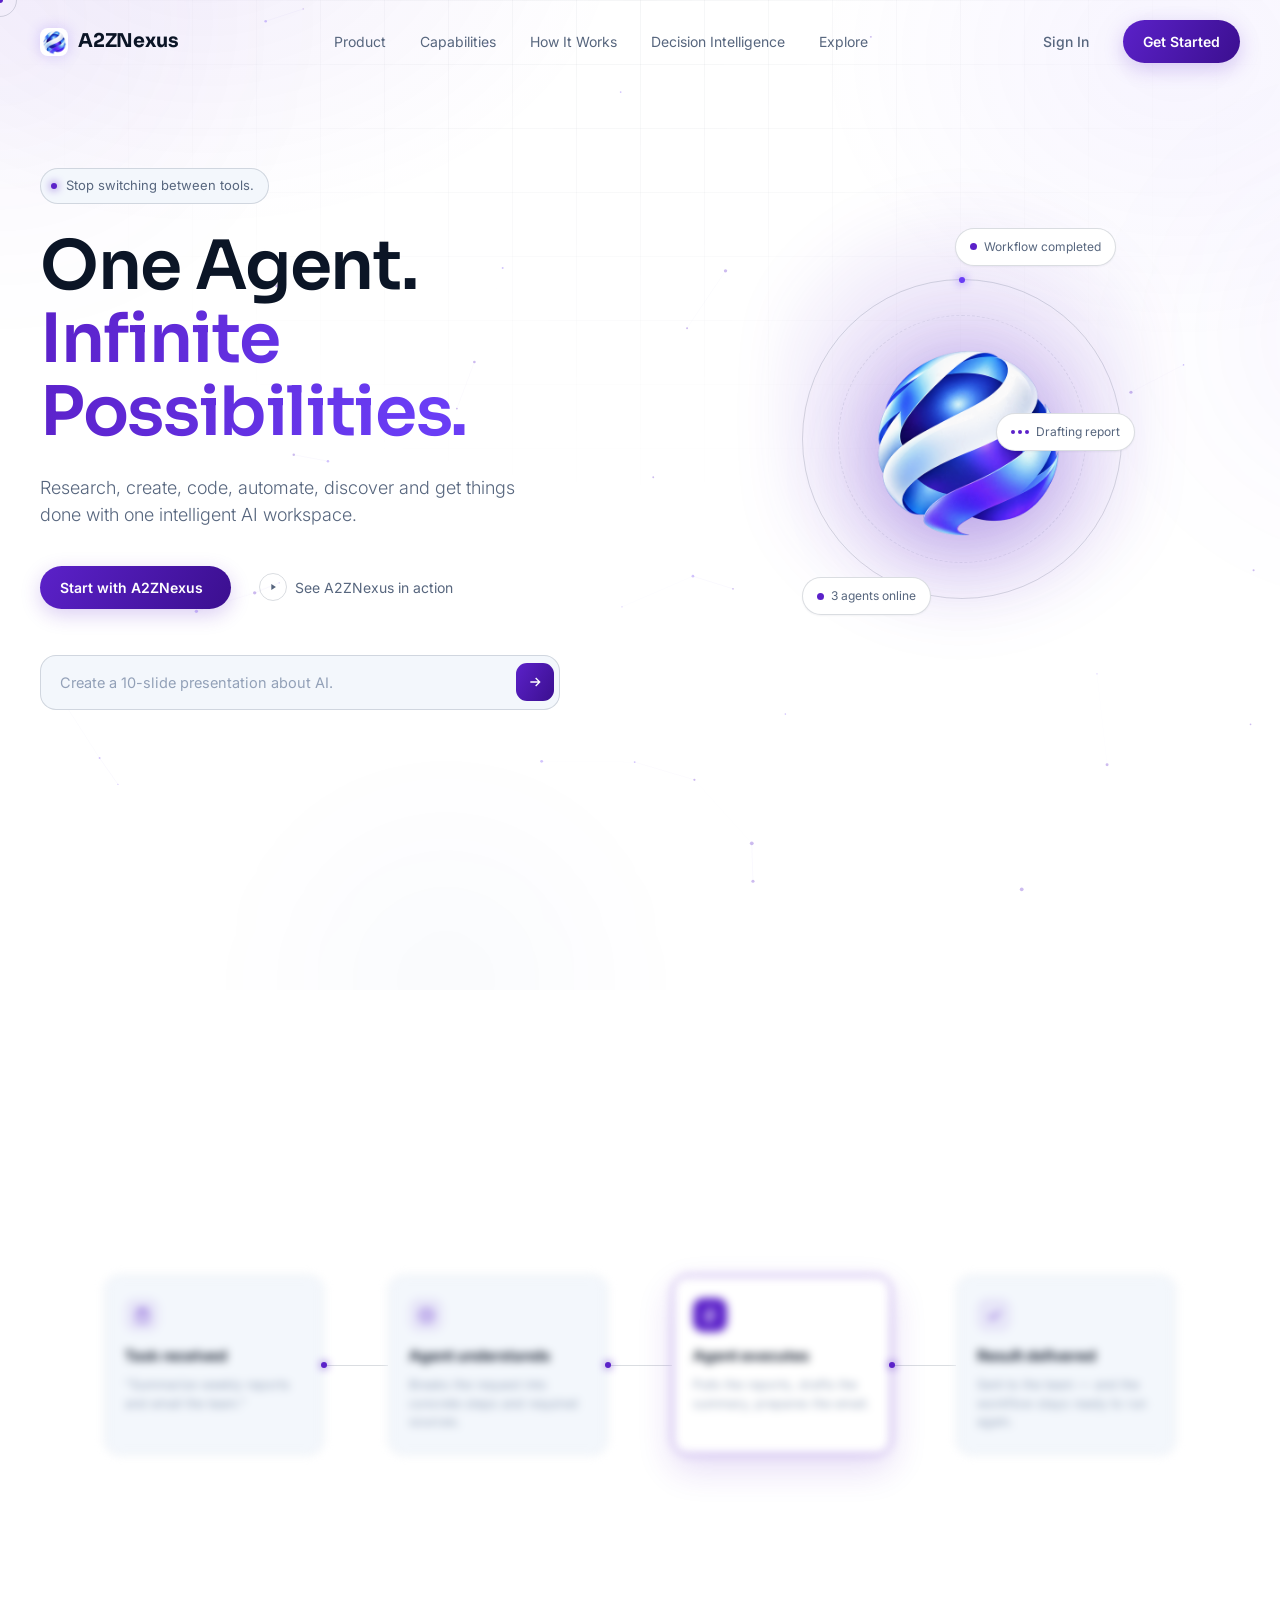
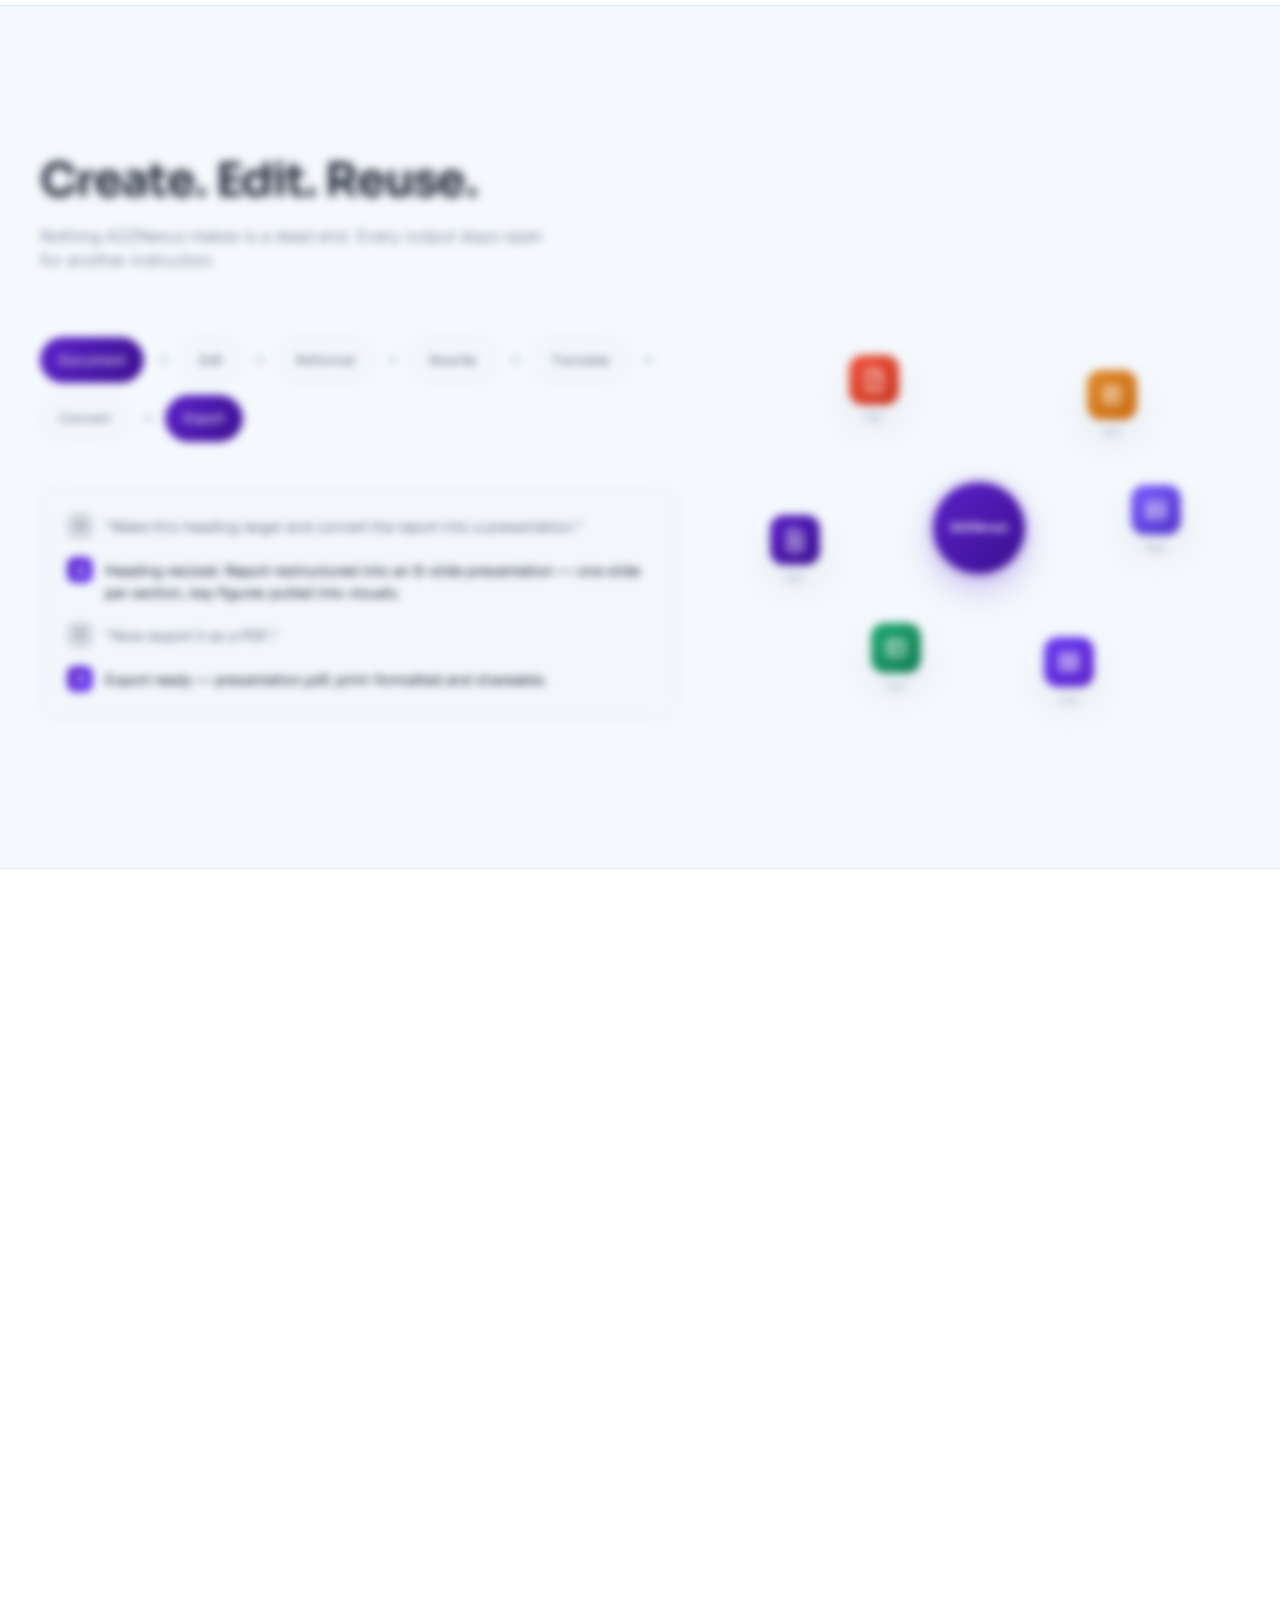
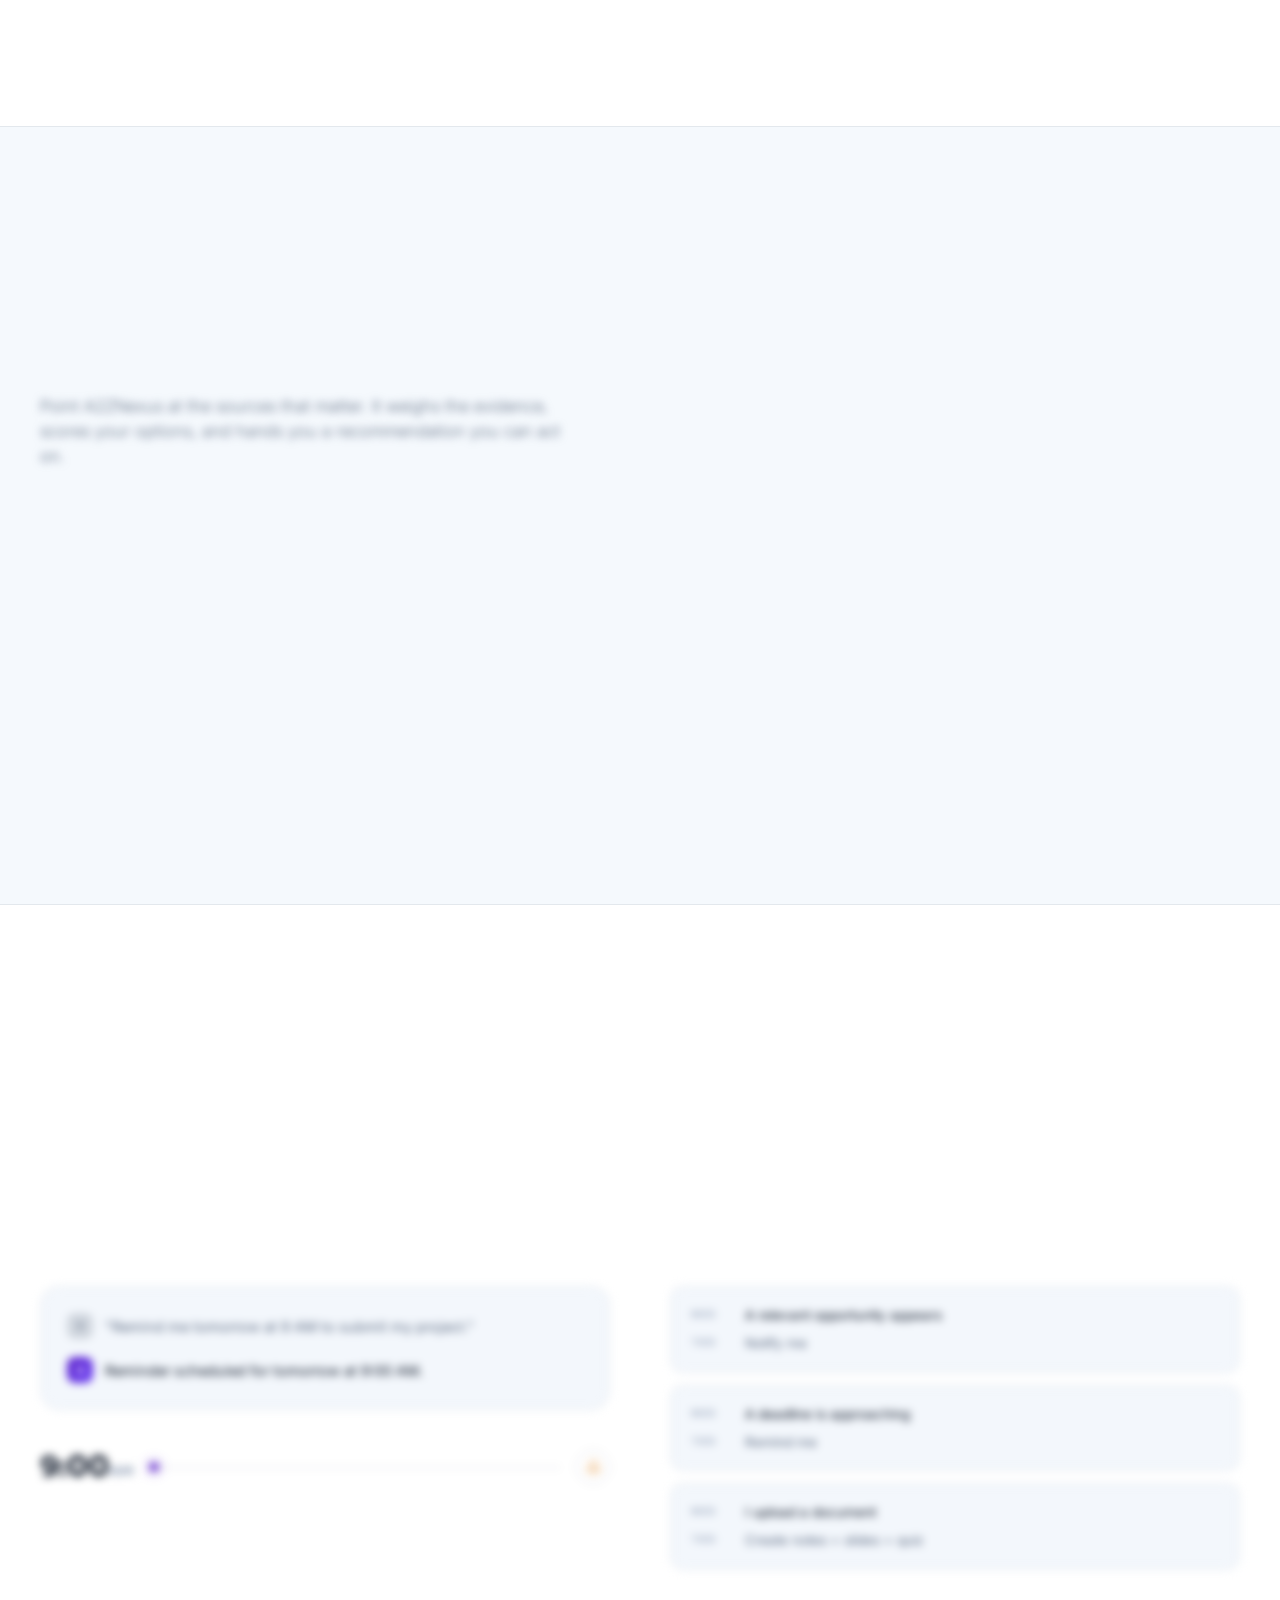
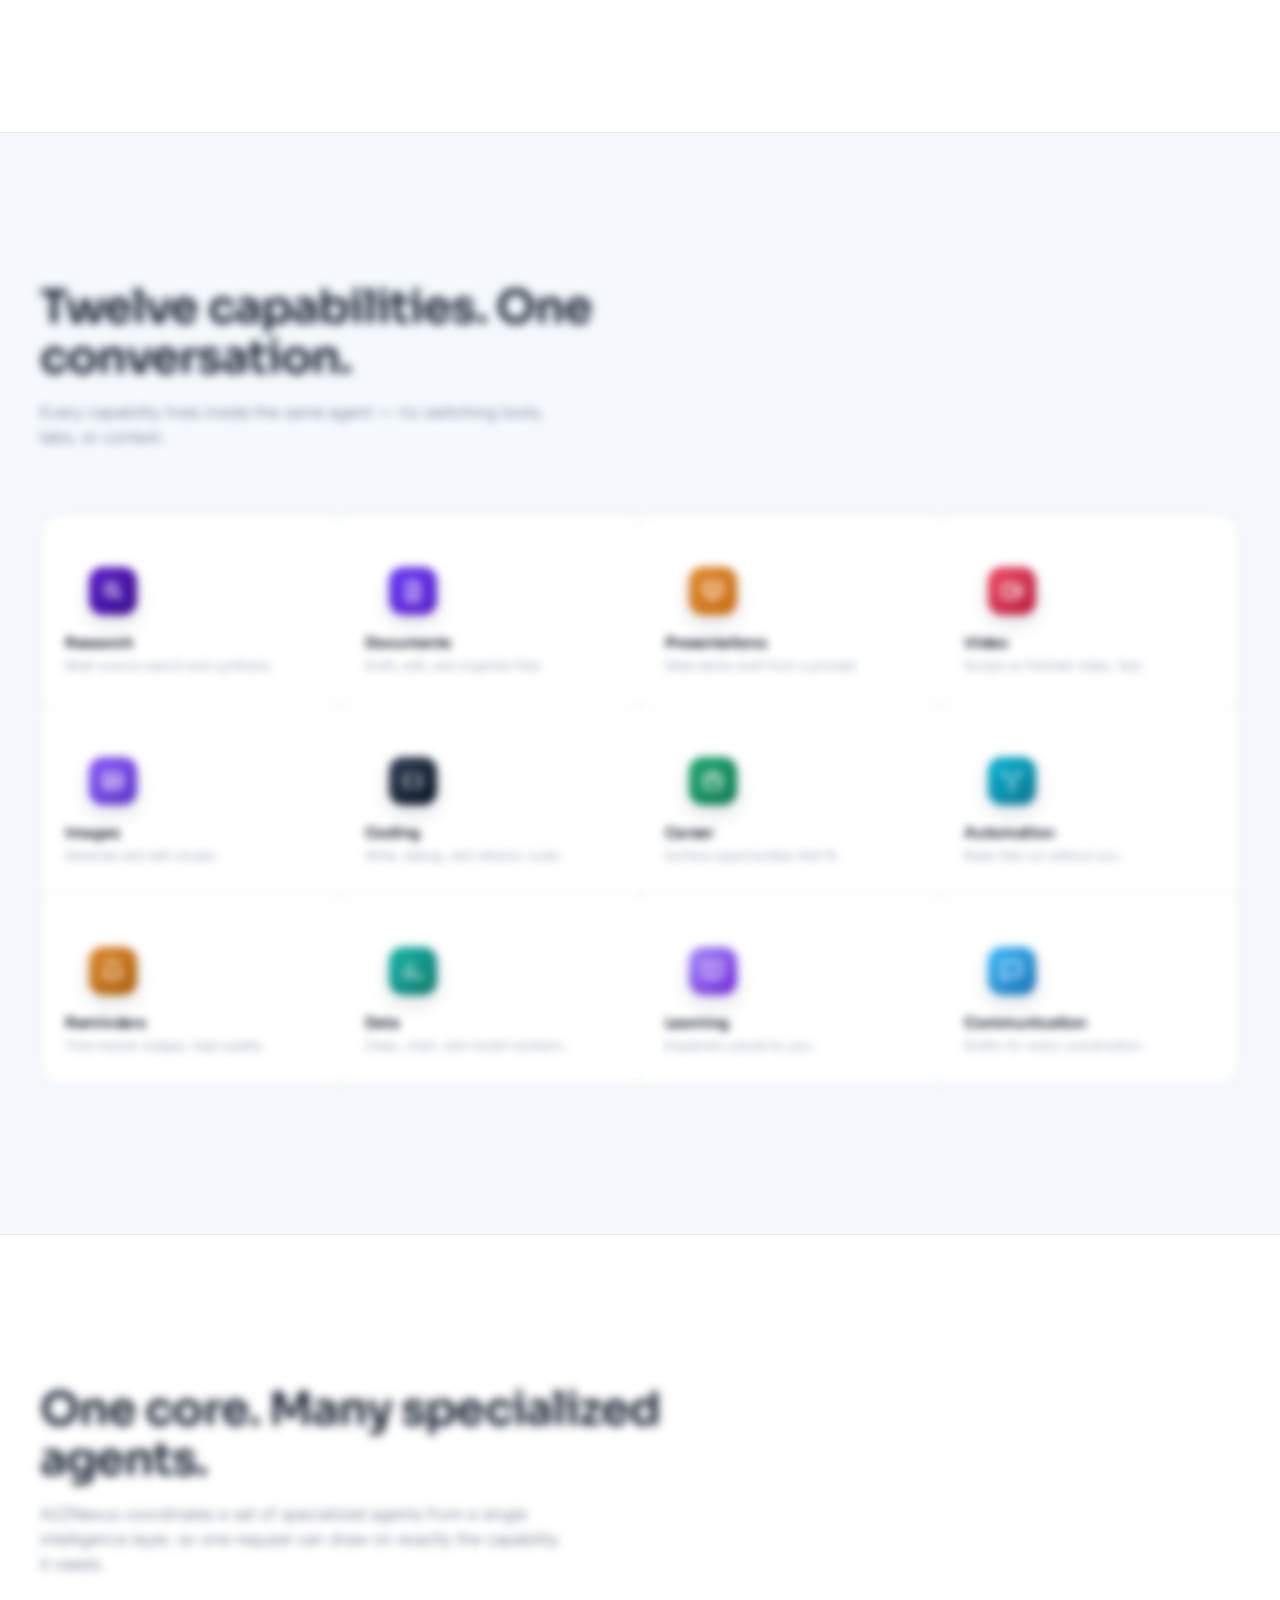
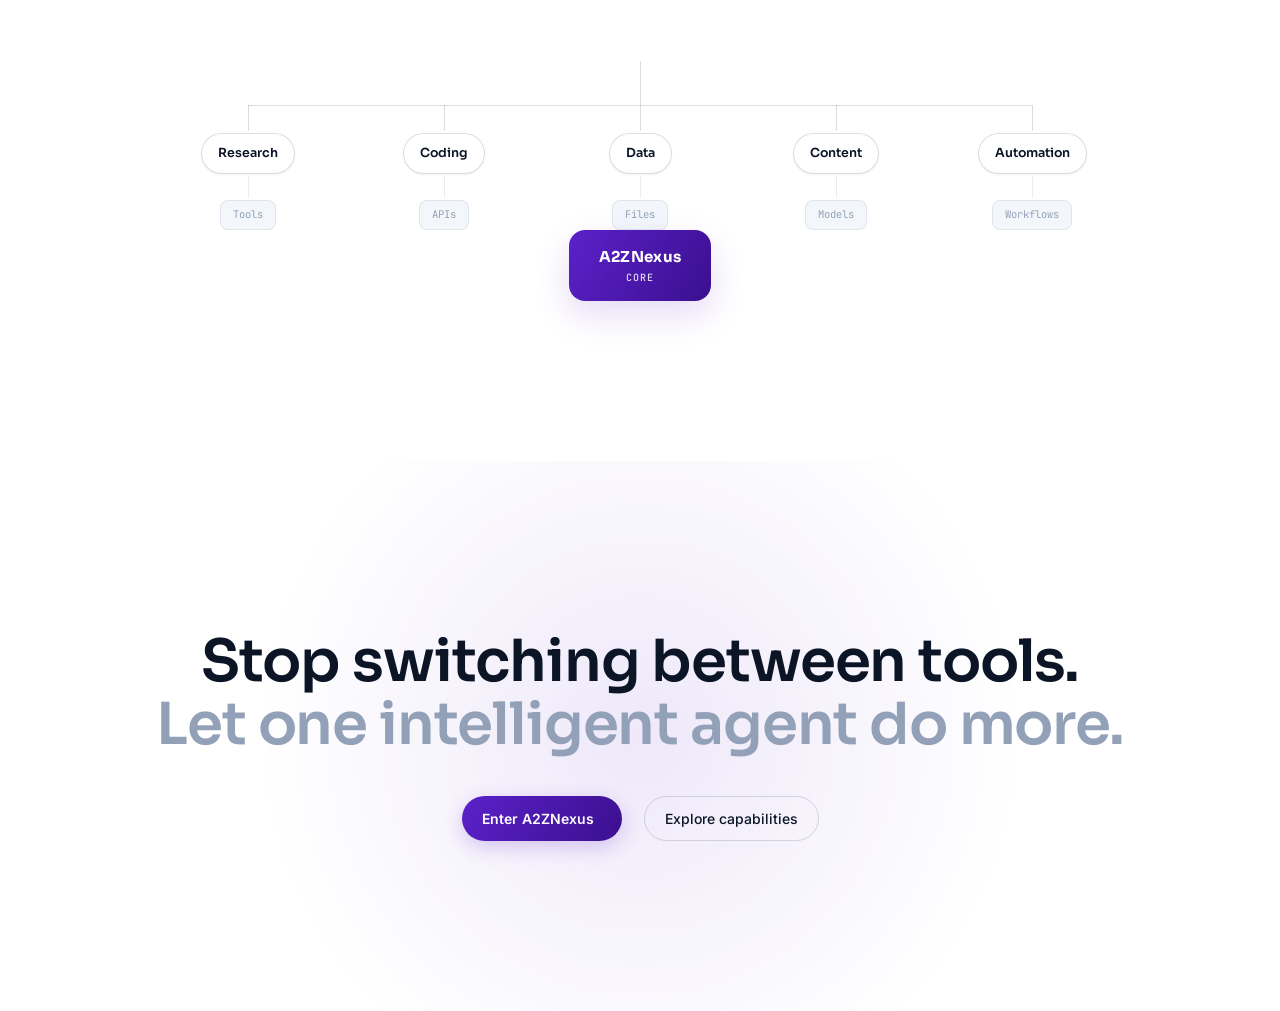
==== commit 5604e5b3: "two" ====
--- a/index.html
+++ b/index.html
@@ -122,7 +122,7 @@
 header.nav.scrolled{background:rgba(255,255,255,0.78);backdrop-filter:blur(14px) saturate(140%);border-bottom:1px solid var(--line);padding:14px 0;}
 .nav-inner{display:flex;align-items:center;justify-content:space-between;}
 .logo{display:flex;align-items:center;gap:10px;font-family:'Sora';font-weight:700;font-size:19px;letter-spacing:-0.01em;color:var(--ink);}
-.logo-mark{width:26px;height:26px;border-radius:8px;position:relative;background:#0d0620 url('assets/brand/logo-mark.png') center/cover no-repeat;box-shadow:0 0 20px rgba(106,61,245,0.35);transition:transform .4s var(--ease), box-shadow .4s;}
+.logo-mark{width:28px;height:28px;border-radius:8px;position:relative;background:#ffffff url('assets/brand/logo-mark.png') center/contain no-repeat;box-shadow:0 0 14px rgba(106,61,245,0.22);transition:transform .4s var(--ease), box-shadow .4s;}
 .logo:hover .logo-mark{transform:scale(1.15) rotate(10deg);box-shadow:0 0 24px rgba(91,33,201,0.5);}
 .nav-links{display:flex;gap:34px;font-size:14px;color:var(--ink-dim);}
 .nav-links a{position:relative;transition:color .25s;padding:4px 0;}
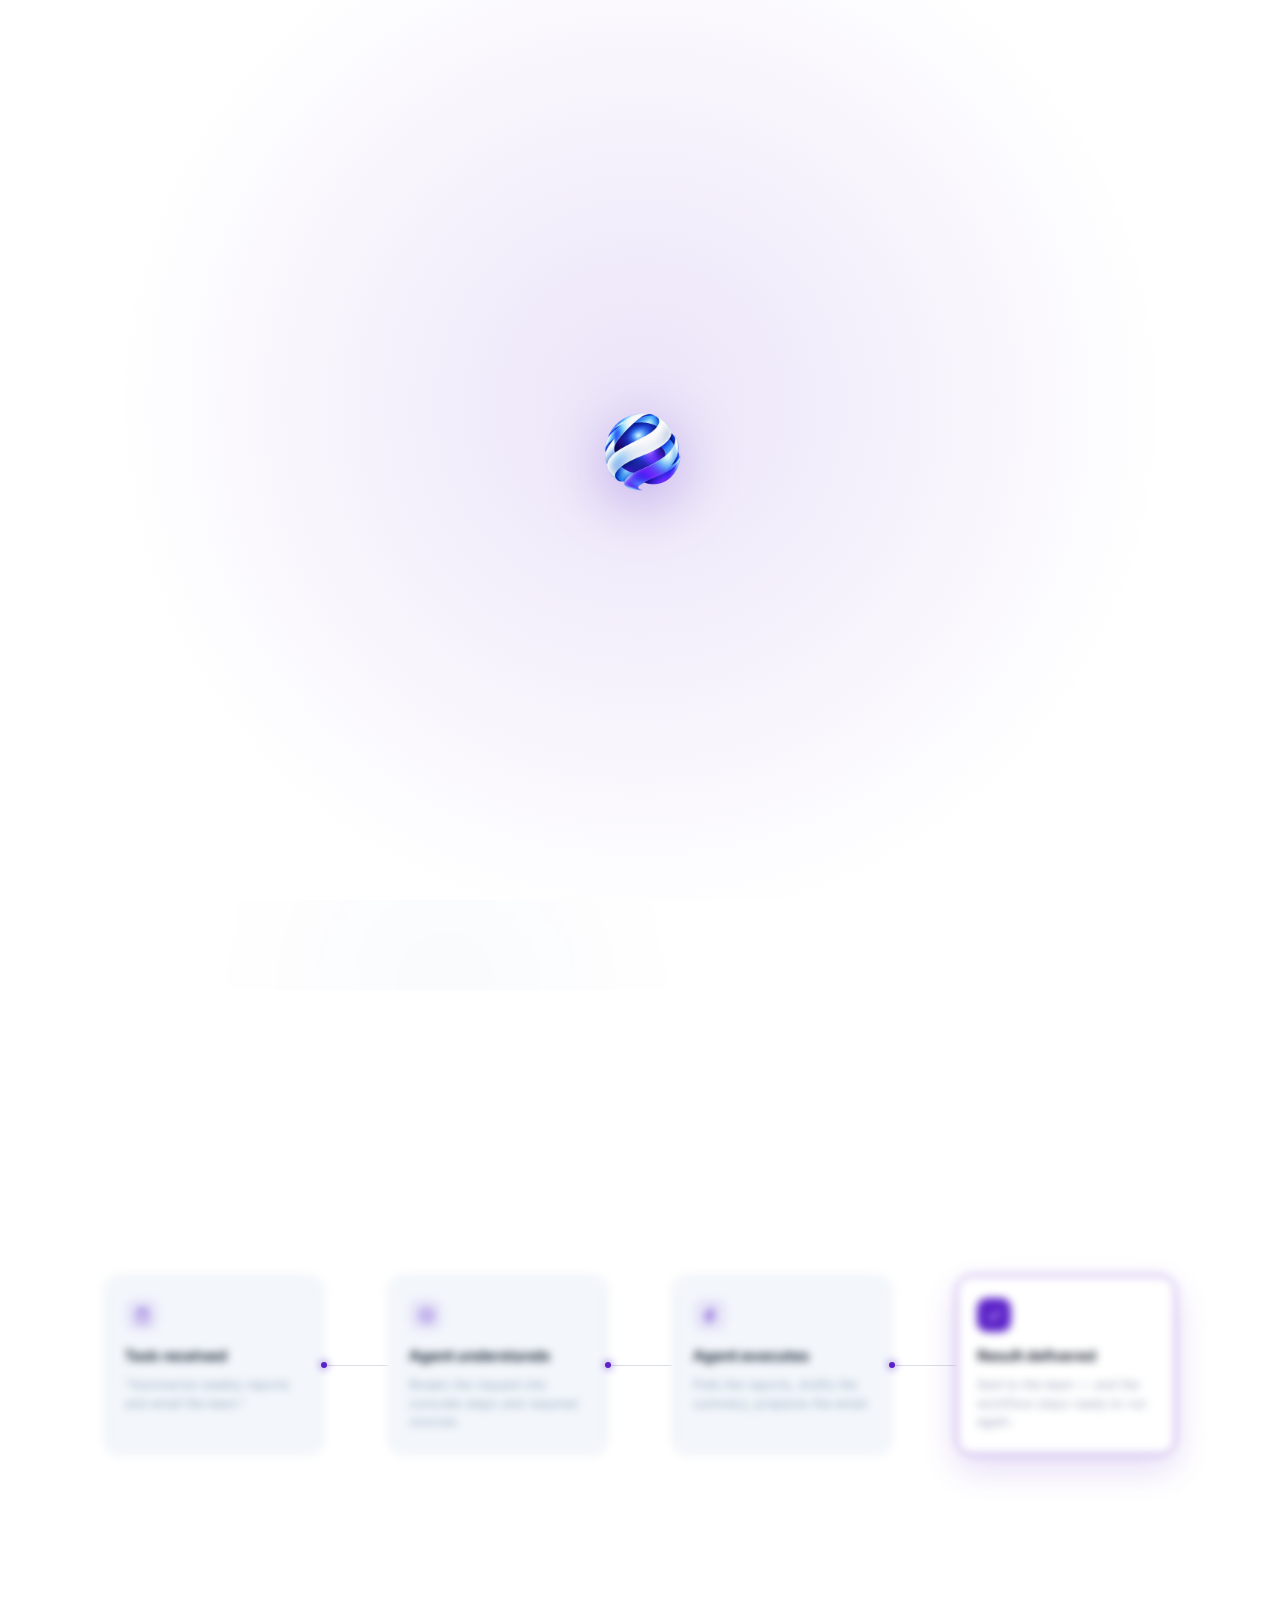
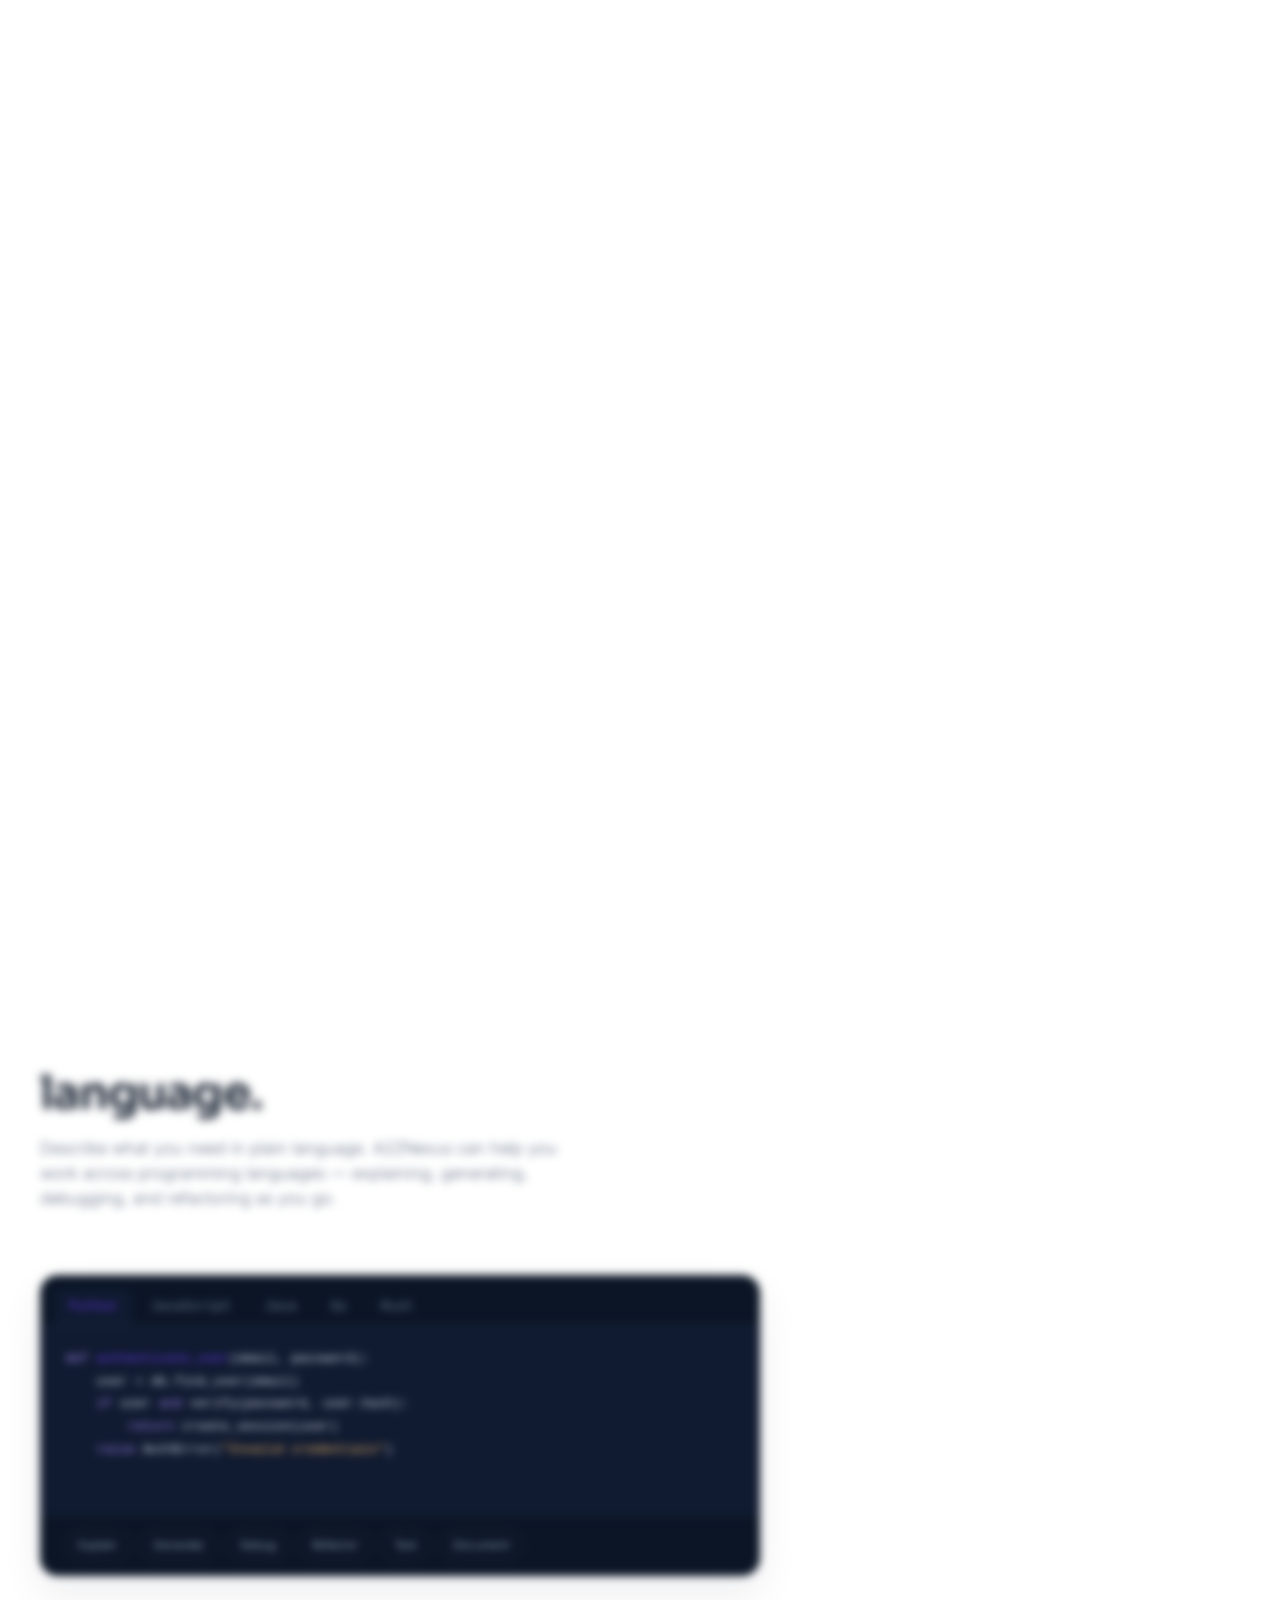
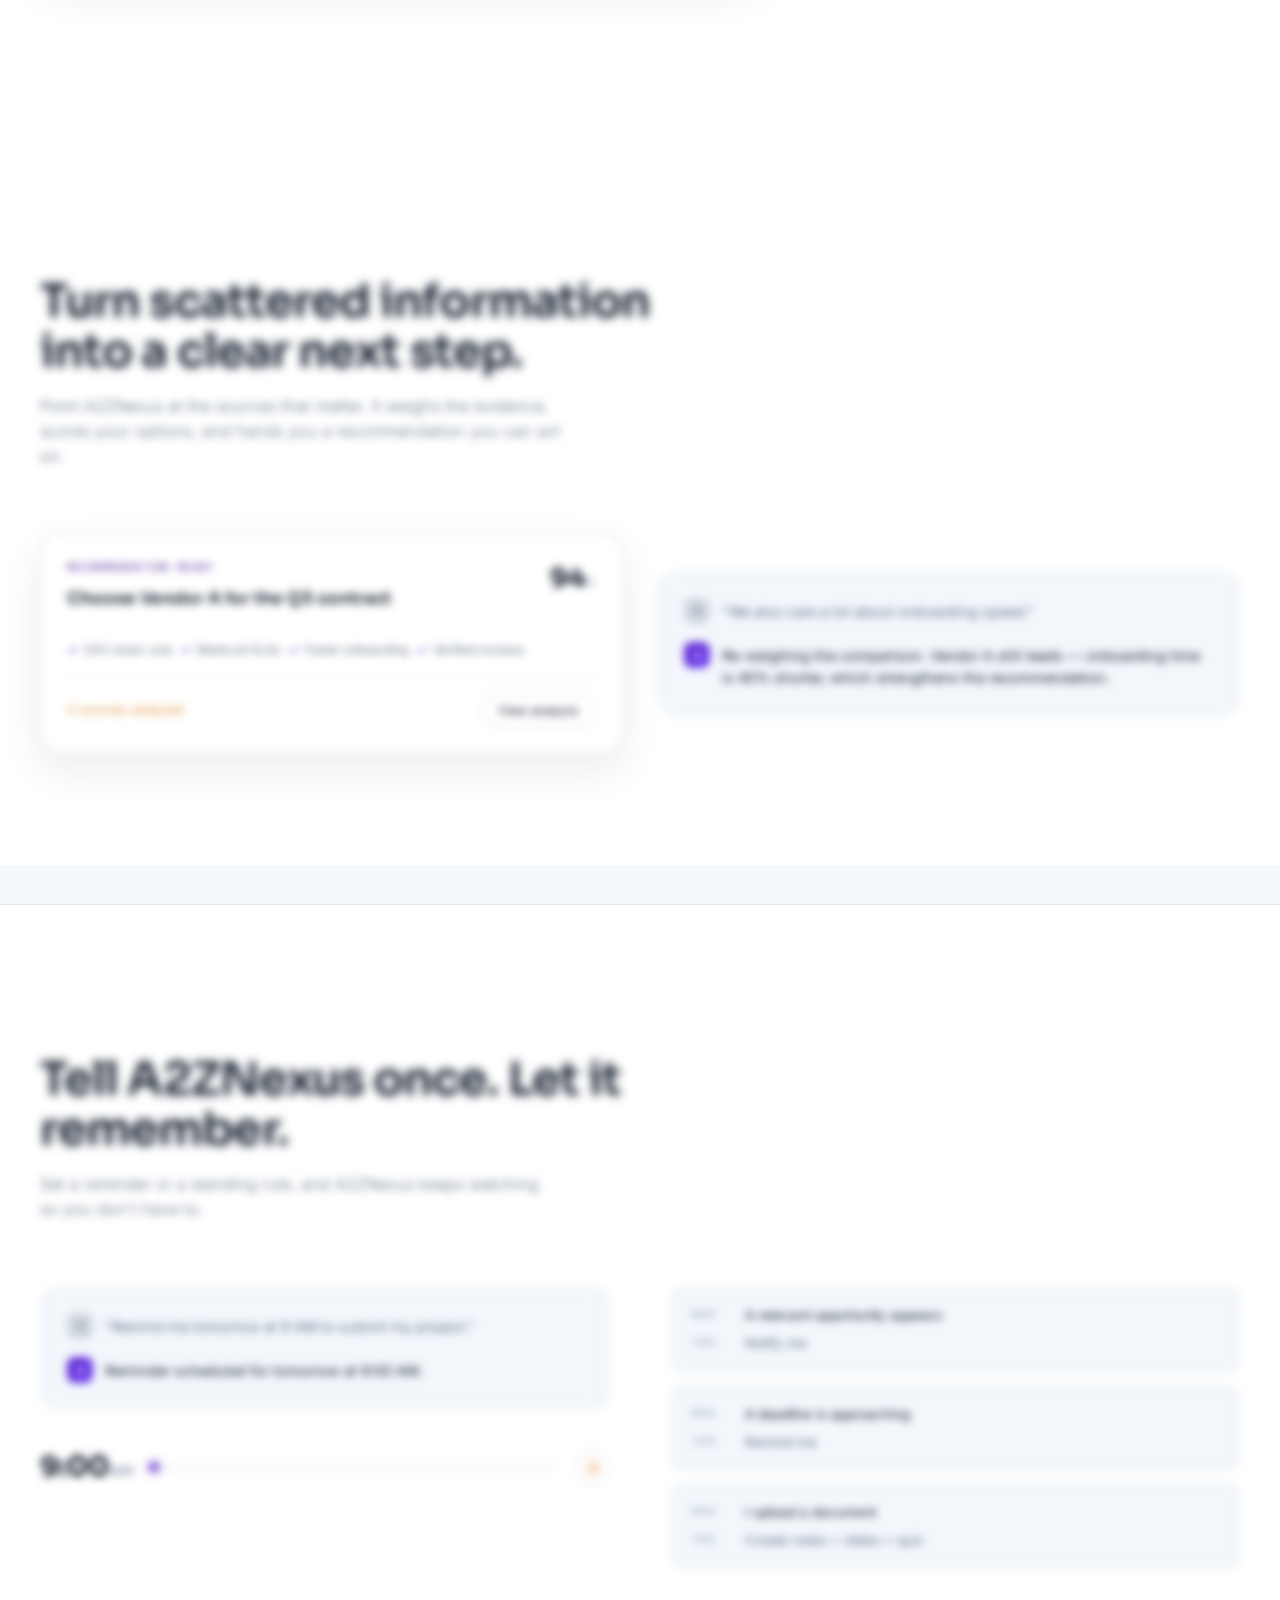
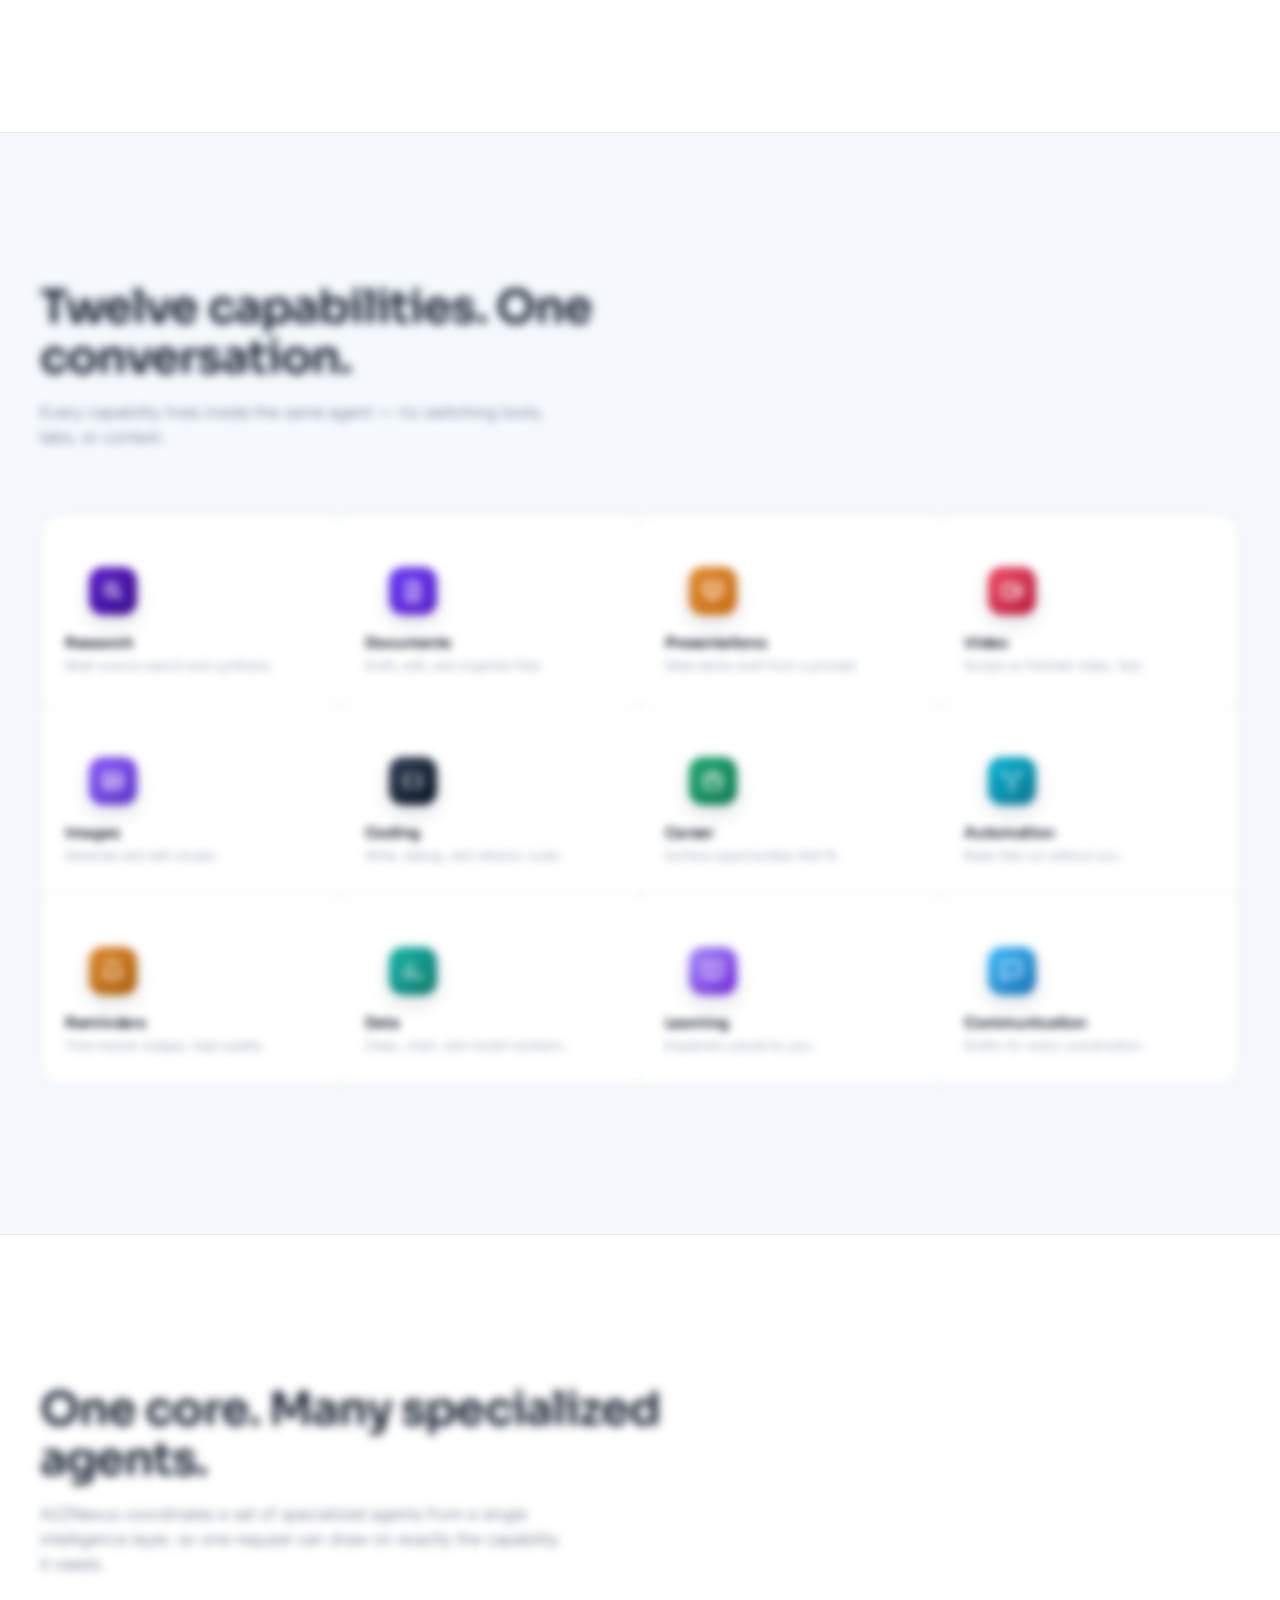
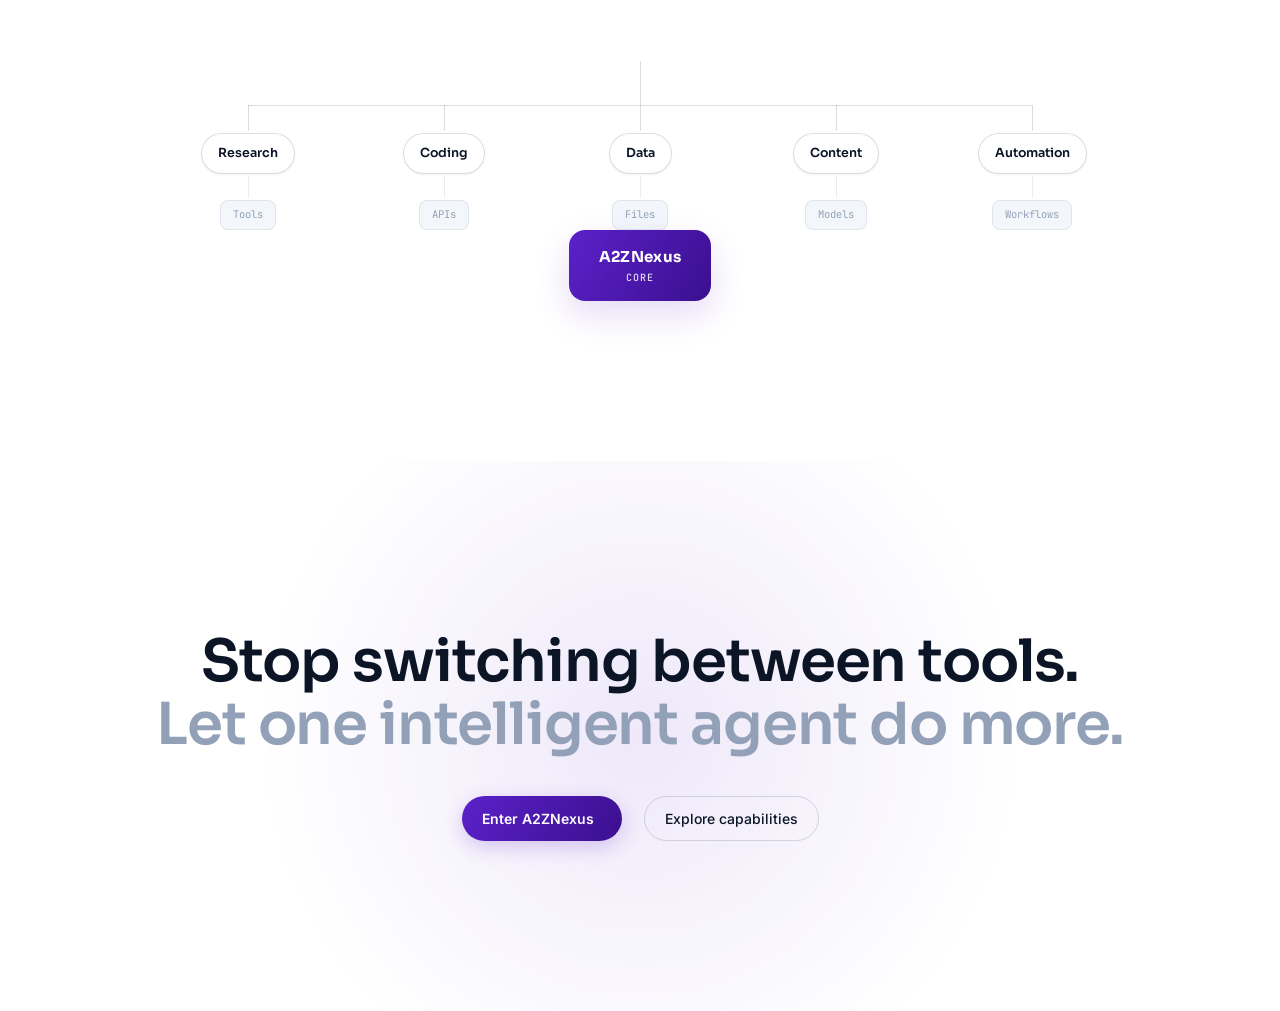
==== commit 12ff0bd6: "lincy" ====
--- a/index.html
+++ b/index.html
@@ -106,17 +106,6 @@
 @keyframes aurora3{0%,100%{transform:translate(0,0) scale(1);}35%{transform:translate(5vw,-7vh) scale(1.1);}65%{transform:translate(-4vw,-2vh) scale(.96);}}
 @media(prefers-reduced-motion: reduce){ .aurora span{animation:none;} }
 
-/* ============ CUSTOM CURSOR ============ */
-.cursor-dot,.cursor-ring{
-  position:fixed;top:0;left:0;pointer-events:none;z-index:9999;
-  border-radius:50%;transform:translate(-50%,-50%);will-change:transform;
-}
-.cursor-dot{width:6px;height:6px;background:var(--blue);transition:opacity .2s;}
-.cursor-ring{width:34px;height:34px;border:1px solid var(--line-strong);transition:width .25s var(--ease),height .25s var(--ease),border-color .25s,background .25s;}
-.cursor-ring.big{width:64px;height:64px;border-color:var(--blue);background:rgba(91,33,201,0.06);}
-@media(hover:none),(pointer:coarse){.cursor-dot,.cursor-ring{display:none;}}
-@media(prefers-reduced-motion:reduce){.cursor-ring{transition:none;}}
-
 /* ============ NAV ============ */
 header.nav{position:fixed;top:0;left:0;right:0;z-index:100;padding:20px 0;transition:background .4s var(--ease), border-color .4s var(--ease), padding .4s var(--ease);border-bottom:1px solid transparent;}
 header.nav.scrolled{background:rgba(255,255,255,0.78);backdrop-filter:blur(14px) saturate(140%);border-bottom:1px solid var(--line);padding:14px 0;}
@@ -177,7 +166,8 @@
 @keyframes spinSlow{to{transform:rotate(360deg);}}
 @media(prefers-reduced-motion:reduce){.logo-ring{animation:none;}}
 
-.hero-logo-mark{width:230px;height:230px;object-fit:contain;filter:drop-shadow(0 20px 44px rgba(91,33,201,0.4));animation:logoFloat 5s ease-in-out infinite;}
+.hero-logo-mark{width:230px;height:230px;object-fit:contain;filter:drop-shadow(0 20px 44px rgba(91,33,201,0.4));animation:logoFloat 5s ease-in-out infinite;animation-play-state:paused;opacity:0;transition:opacity .8s var(--ease);}
+body.loaded .hero-logo-mark{animation-play-state:running;opacity:1;}
 @keyframes logoFloat{0%,100%{transform:translateY(0) scale(1);}50%{transform:translateY(-18px) scale(1.05);}}
 @media(prefers-reduced-motion:reduce){.hero-logo-mark{animation:none;}}
 
@@ -421,13 +411,14 @@
 .transition-overlay.active .logo-mark{transform:scale(1);animation:overlayLogoFloat 1.6s ease-in-out .6s infinite;}
 @keyframes overlayLogoFloat{0%,100%{transform:scale(1) translateY(0);}50%{transform:scale(1.08) translateY(-8px);}}
 
-/* initial page-load preloader */
-.page-loader{position:fixed;inset:0;z-index:10500;background:var(--bg);display:flex;align-items:center;justify-content:center;transition:opacity .6s var(--ease), visibility .6s;}
+/* initial page-load preloader — single logo image, smooth intro + float, ~15s hold */
+.page-loader{position:fixed;inset:0;z-index:10500;background:var(--bg);display:flex;align-items:center;justify-content:center;transition:opacity .8s var(--ease), visibility .8s;}
 .page-loader::before{content:'';position:absolute;inset:0;background:radial-gradient(circle at 50% 45%, rgba(91,33,201,0.12), transparent 65%);}
-.page-loader-mark{width:88px;height:88px;object-fit:contain;position:relative;z-index:1;filter:drop-shadow(0 14px 30px rgba(91,33,201,0.35));animation:loaderFloat 1.6s ease-in-out infinite;}
-@keyframes loaderFloat{0%,100%{transform:translateY(0) scale(1);opacity:1;}50%{transform:translateY(-14px) scale(1.08);opacity:.85;}}
+.page-loader-mark{width:96px;height:96px;object-fit:contain;position:relative;z-index:1;filter:drop-shadow(0 14px 30px rgba(91,33,201,0.35));opacity:0;animation:loaderIntro .9s var(--ease) forwards, loaderFloat 2.4s ease-in-out .9s infinite;}
+@keyframes loaderIntro{0%{transform:scale(.72);opacity:0;}100%{transform:scale(1);opacity:1;}}
+@keyframes loaderFloat{0%,100%{transform:translateY(0) scale(1);}50%{transform:translateY(-14px) scale(1.05);}}
 .page-loader.done{opacity:0;visibility:hidden;pointer-events:none;}
-@media(prefers-reduced-motion:reduce){.page-loader-mark{animation:none;}.transition-overlay .logo-mark{animation:none;}}
+@media(prefers-reduced-motion:reduce){.page-loader-mark{animation:none;opacity:1;}.transition-overlay .logo-mark{animation:none;}}
 
 /* ============ GLOBAL SCROLL ANIMATION SYSTEM ============ */
 .particle-canvas{position:fixed;inset:0;z-index:0;pointer-events:none;}
@@ -503,8 +494,6 @@
 <canvas class="particle-canvas" id="particleCanvas" aria-hidden="true"></canvas>
 <div class="cursor-spotlight" id="spotlight" aria-hidden="true"></div>
 <div class="scroll-progress" id="scrollProgress" aria-hidden="true"></div>
-<div class="cursor-dot" id="cursorDot"></div>
-<div class="cursor-ring" id="cursorRing"></div>
 <div class="transition-overlay" id="transitionOverlay"><div class="logo-mark"></div></div>
 
 <!-- NAV -->
@@ -982,34 +971,17 @@
 (function(){
   var reduced = window.matchMedia('(prefers-reduced-motion: reduce)').matches;
 
-  /* ---------- initial page-load preloader (floating logo) ---------- */
+  /* ---------- initial page-load preloader (single floating logo, holds ~15s) ---------- */
   var pageLoader = document.getElementById('pageLoader');
   if(pageLoader){
-    var hideLoader = function(){ pageLoader.classList.add('done'); };
-    window.addEventListener('load', function(){ setTimeout(hideLoader, reduced?150:700); });
-    // safety net in case 'load' is delayed by slow assets
-    setTimeout(hideLoader, 3200);
+    var hideLoader = function(){
+      pageLoader.classList.add('done');
+      document.body.classList.add('loaded');
+    };
+    setTimeout(hideLoader, reduced ? 400 : 15000);
+  } else {
+    document.body.classList.add('loaded');
   }
-
-  /* ---------- custom cursor ---------- */
-  var dot = document.getElementById('cursorDot'), ring = document.getElementById('cursorRing');
-  var rx=0, ry=0, mx=0, my=0;
-  if(!reduced && window.matchMedia('(hover:hover)').matches){
-    window.addEventListener('mousemove', function(e){
-      mx=e.clientX; my=e.clientY;
-      dot.style.transform='translate('+mx+'px,'+my+'px) translate(-50%,-50%)';
-    });
-    function loop(){
-      rx += (mx-rx)*0.18; ry += (my-ry)*0.18;
-      ring.style.transform='translate('+rx+'px,'+ry+'px) translate(-50%,-50%)';
-      requestAnimationFrame(loop);
-    }
-    loop();
-    document.querySelectorAll('a,button,.flow-node,.cap-card,.arch-node').forEach(function(el){
-      el.addEventListener('mouseenter',function(){ring.classList.add('big');});
-      el.addEventListener('mouseleave',function(){ring.classList.remove('big');});
-    });
-  } else { dot.style.display='none'; ring.style.display='none'; }
 
   /* ---------- magnetic buttons ---------- */
   if(!reduced){
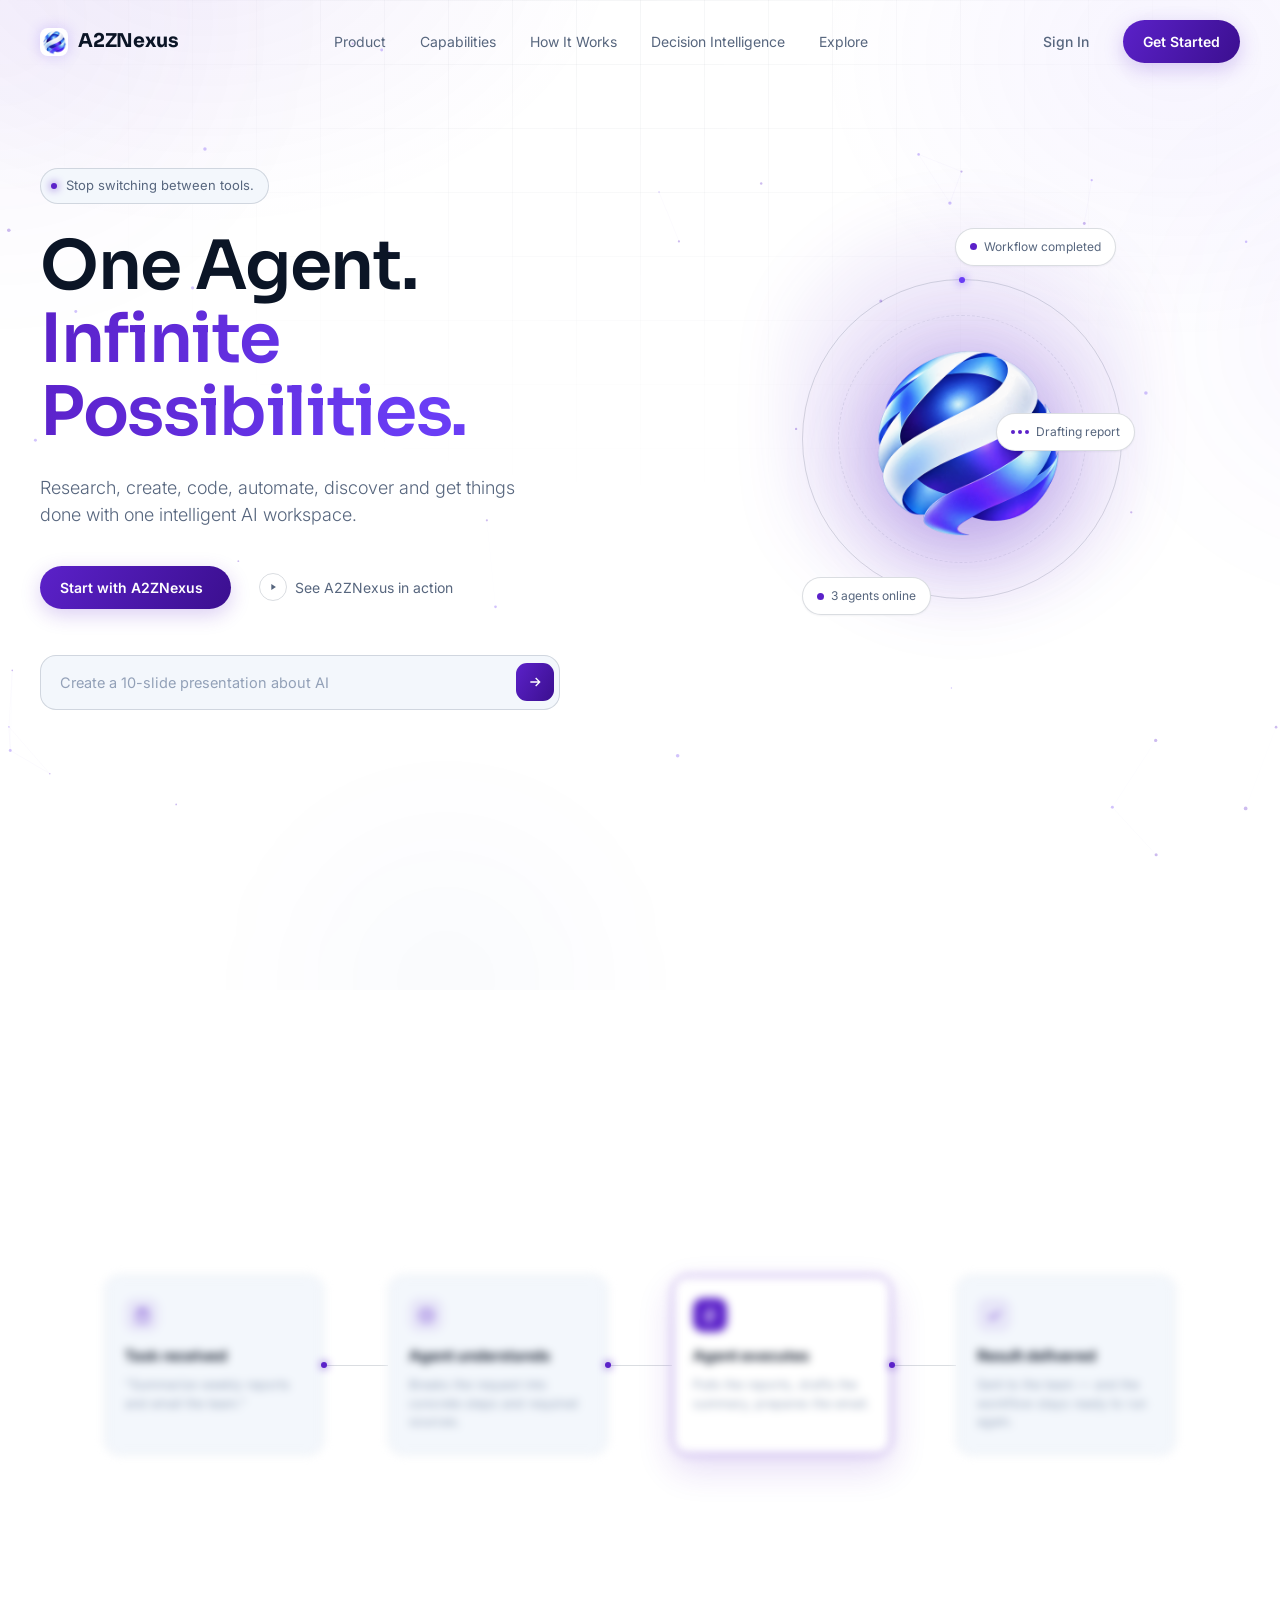
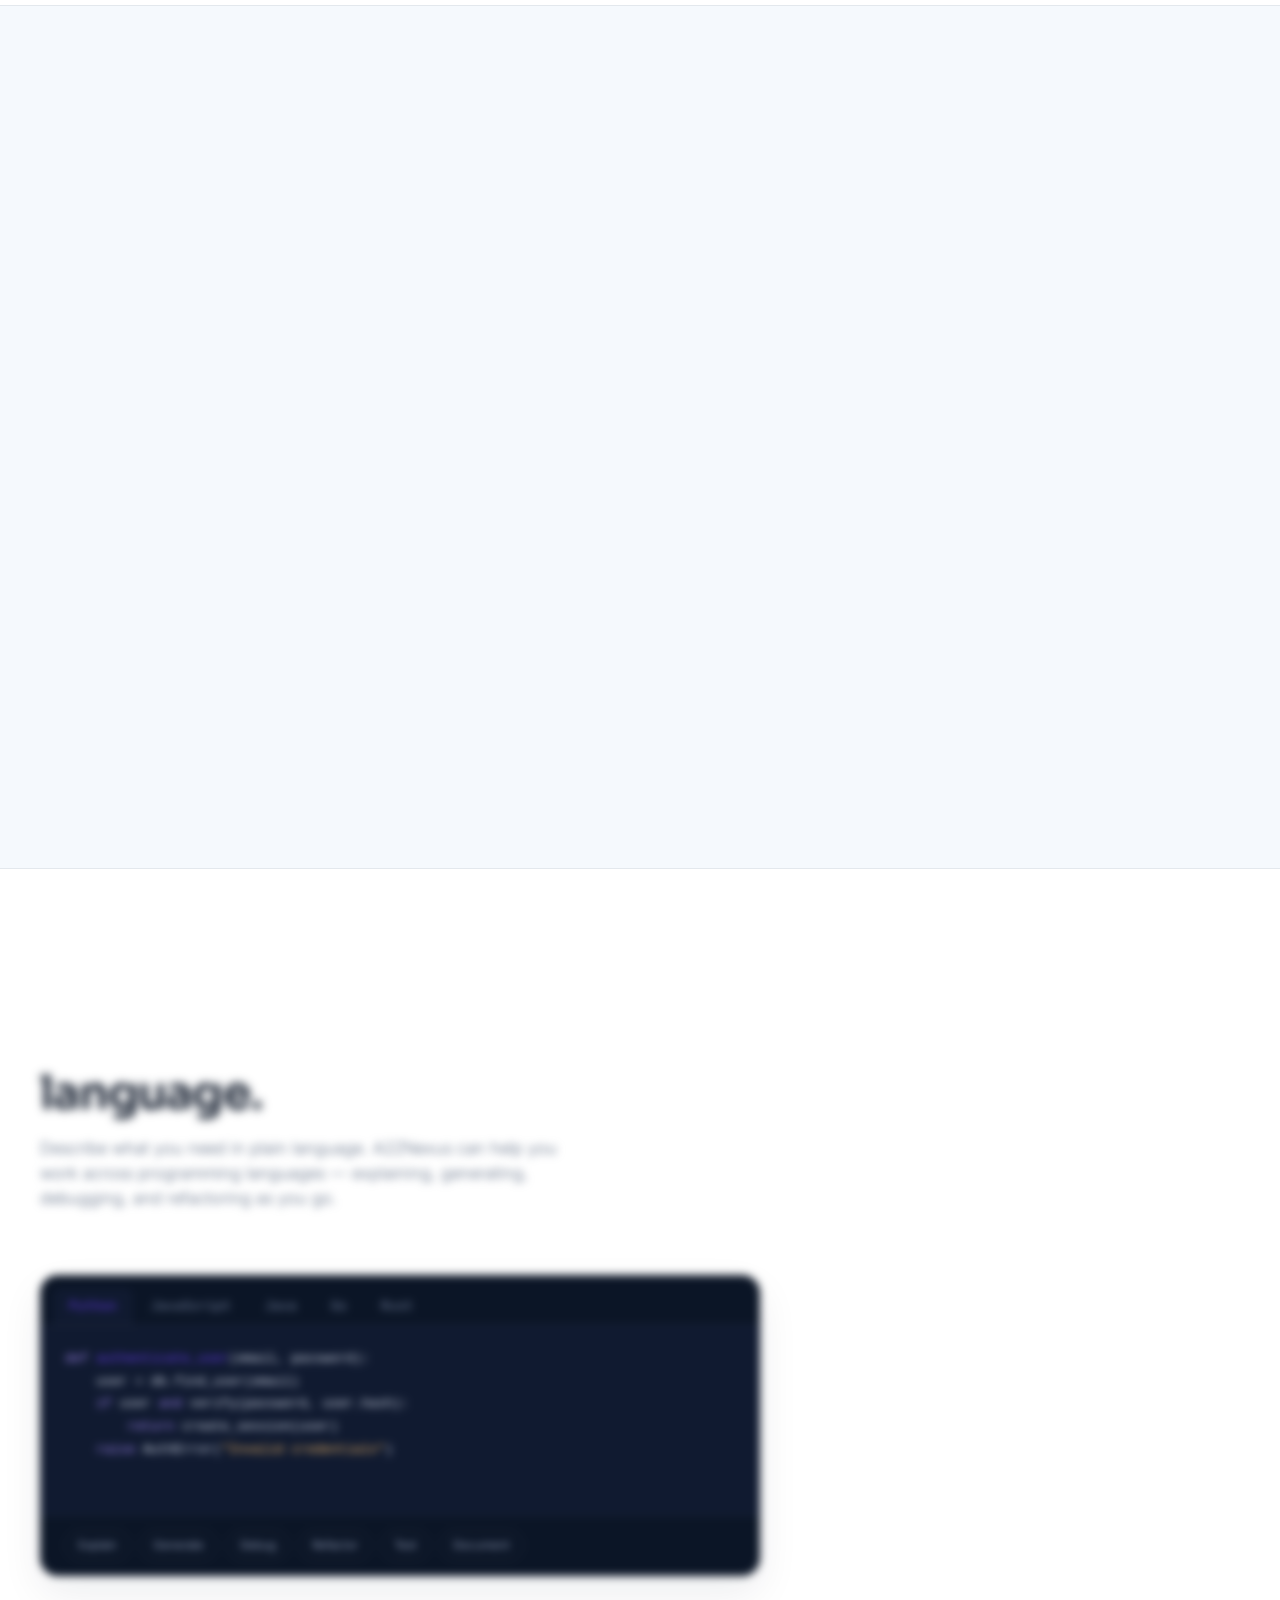
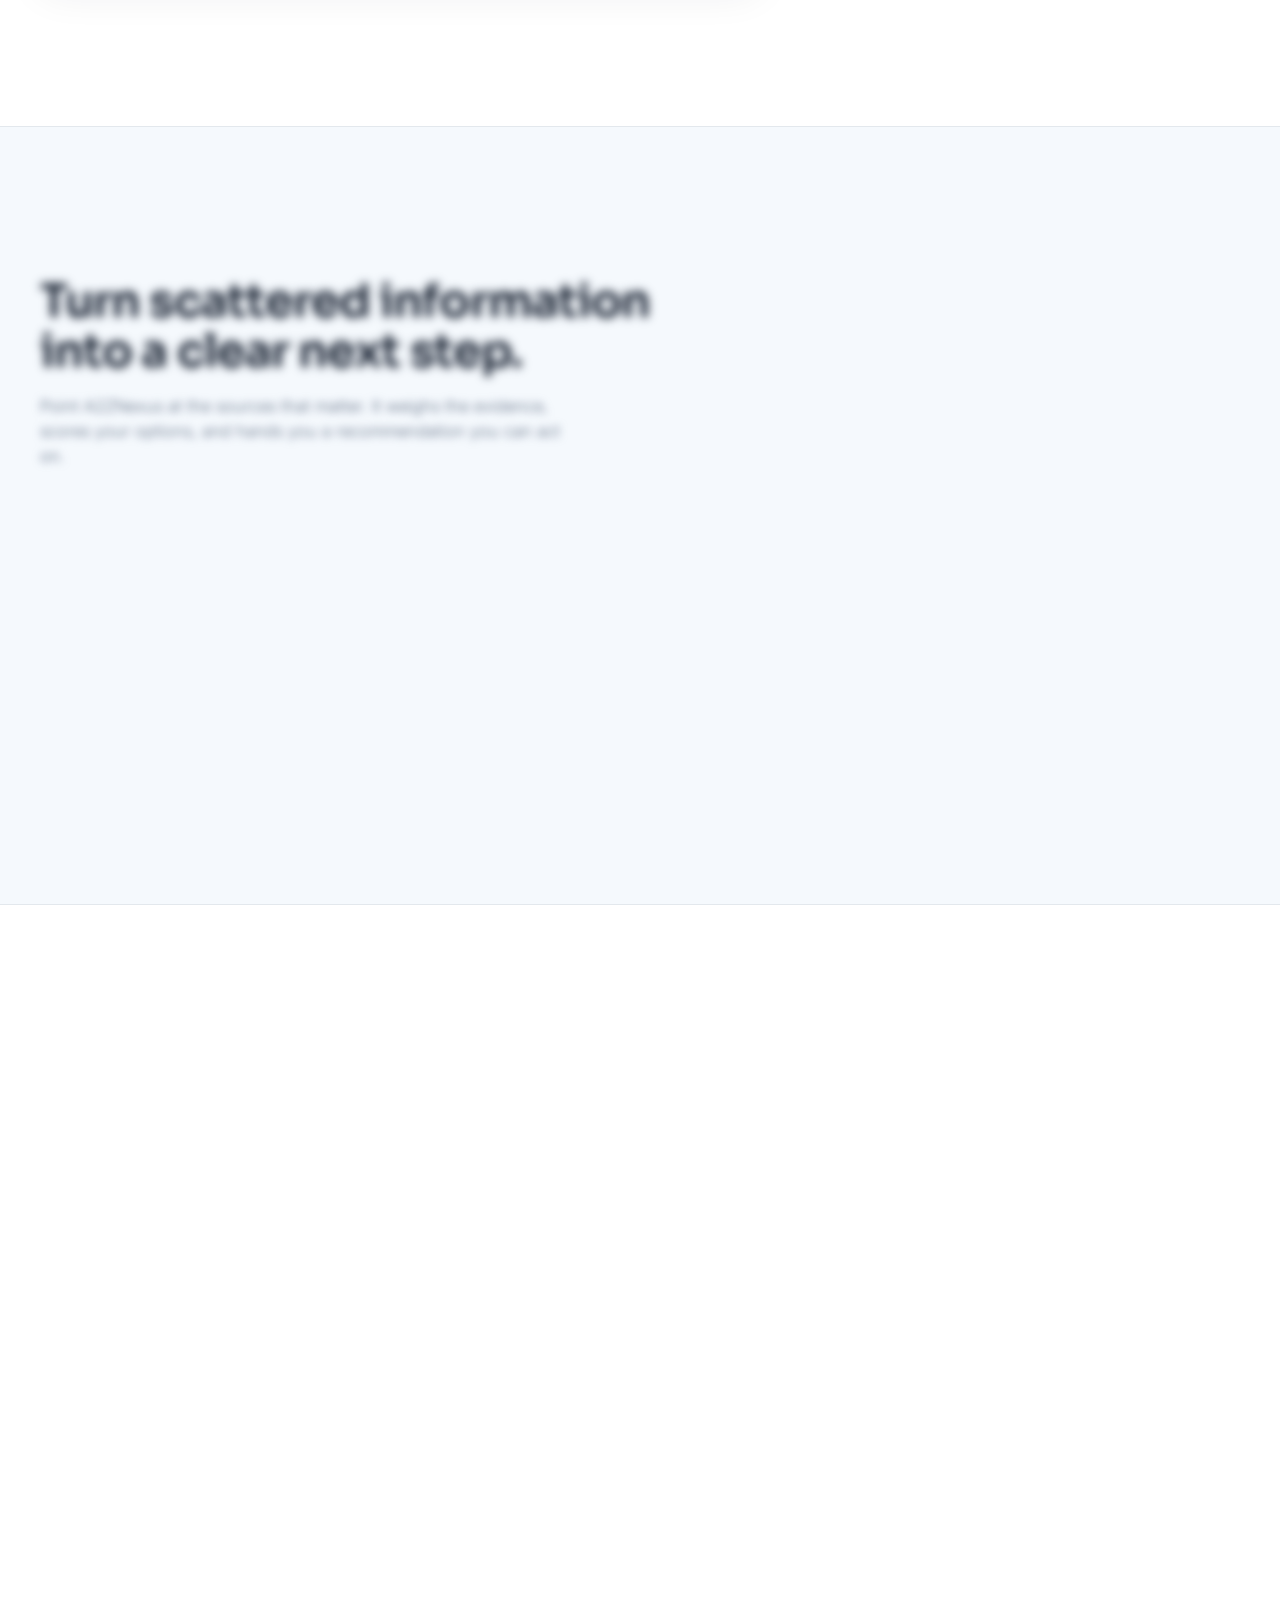
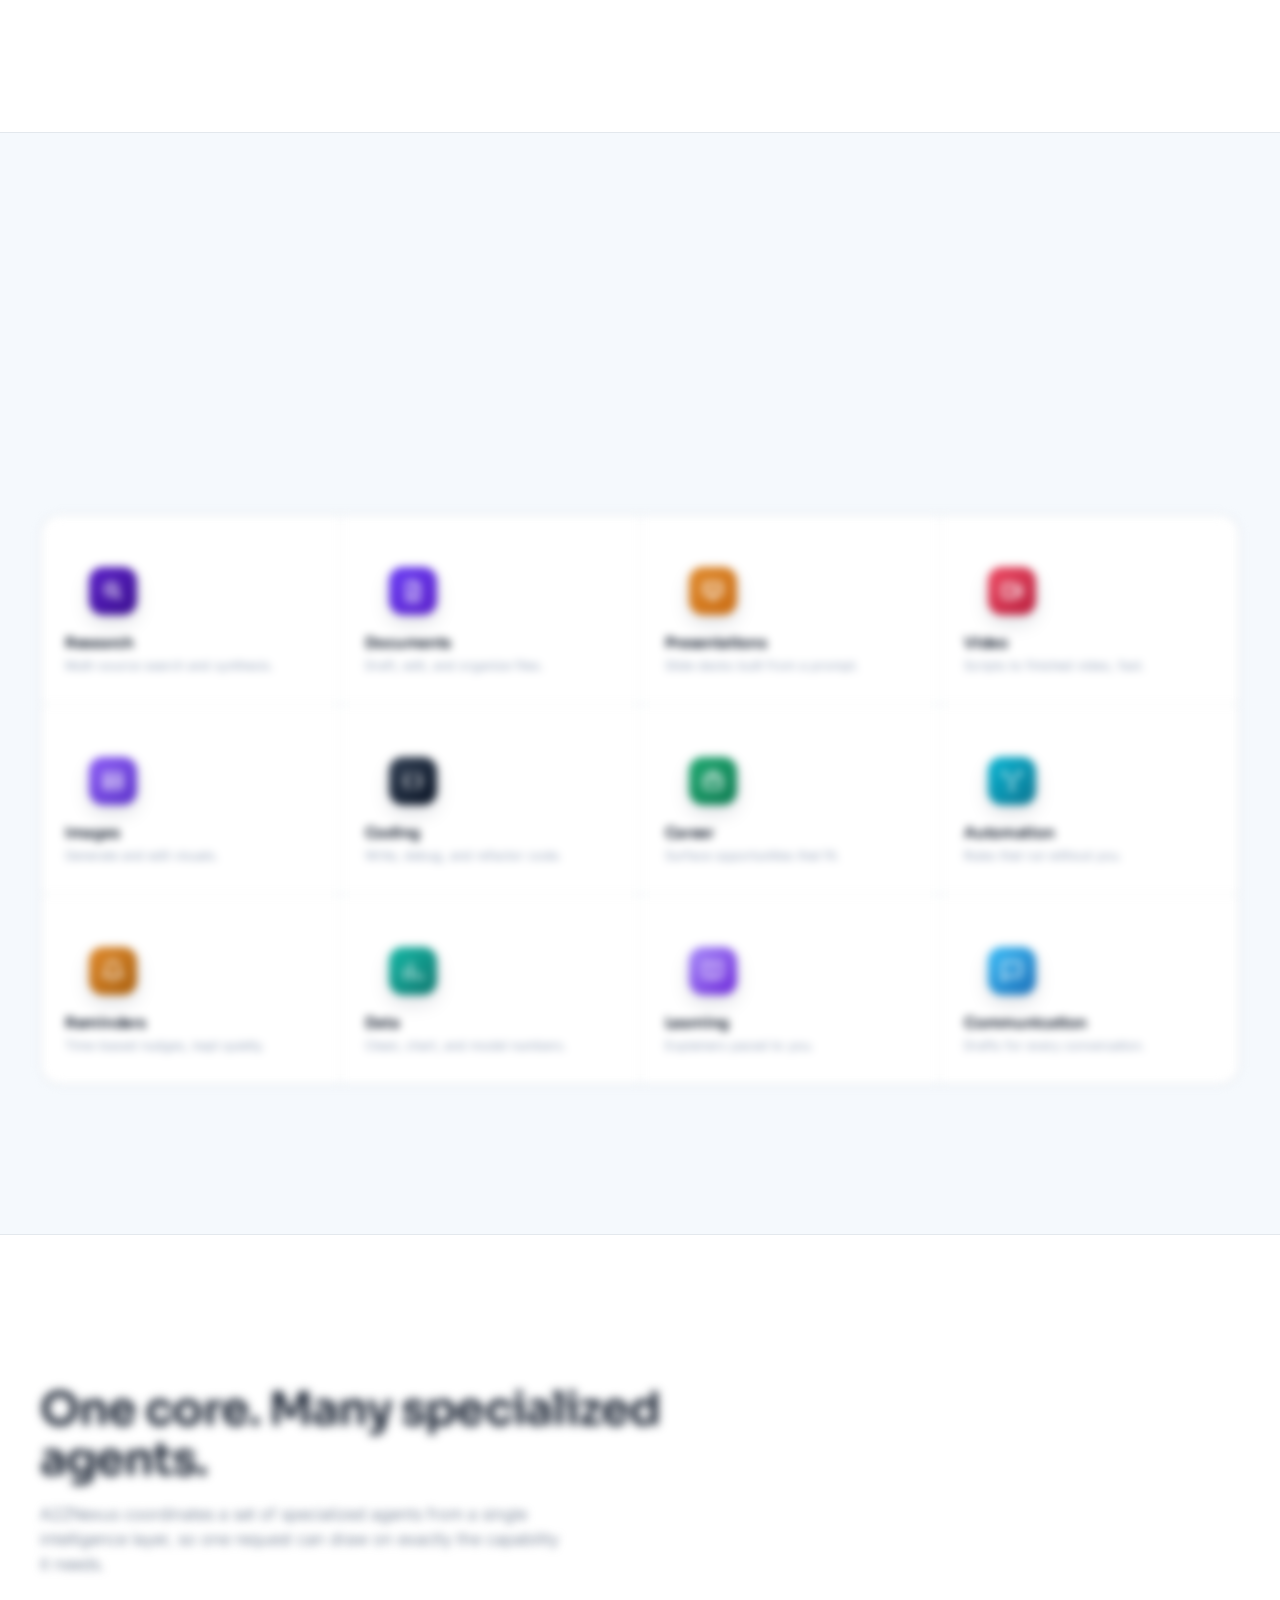
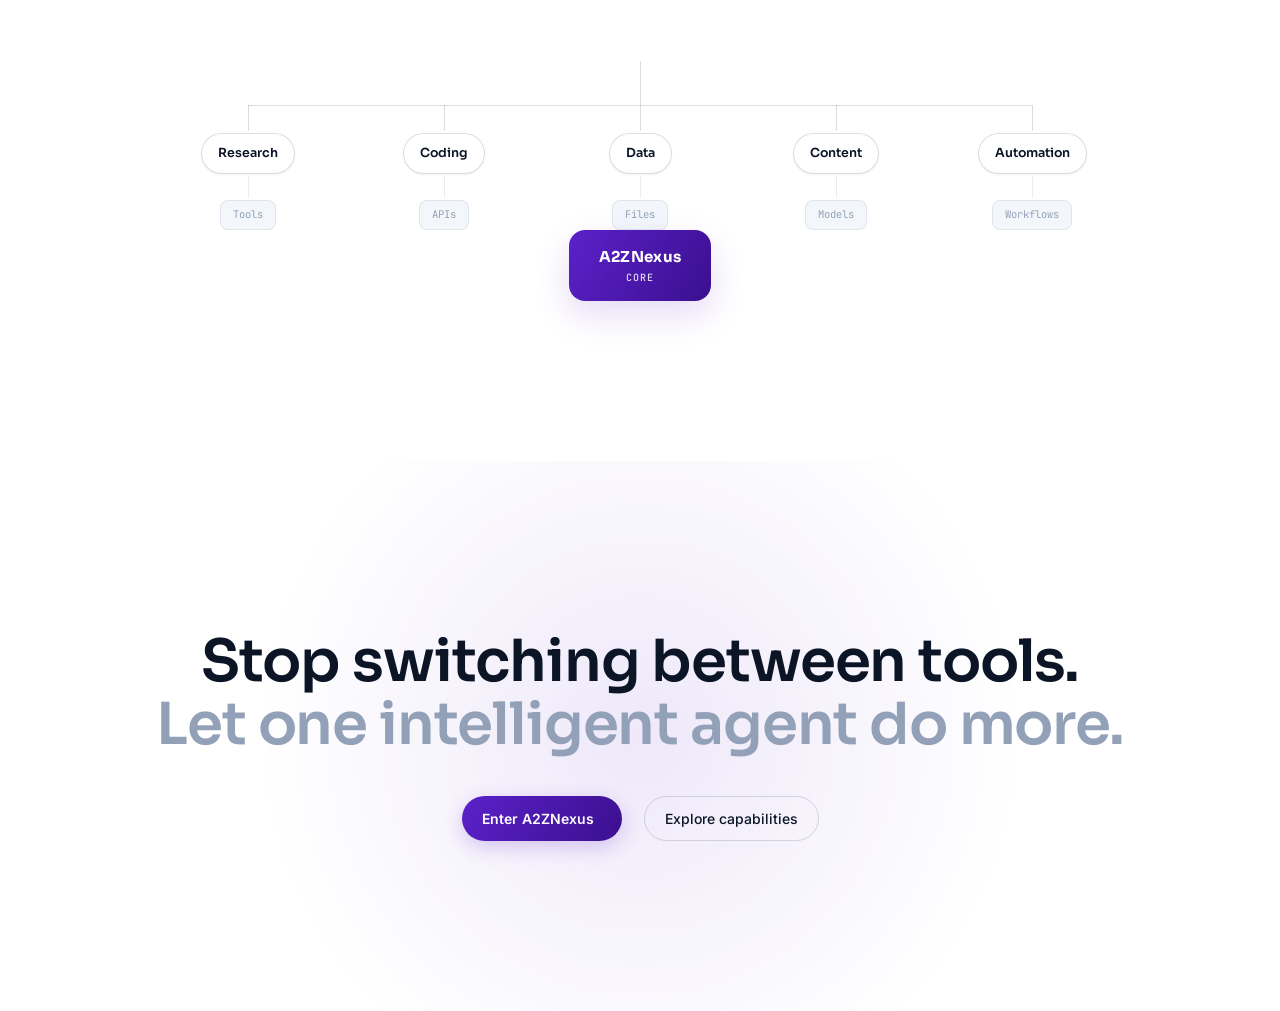
==== commit b7683780: "kk" ====
--- a/index.html
+++ b/index.html
@@ -411,12 +411,12 @@
 .transition-overlay.active .logo-mark{transform:scale(1);animation:overlayLogoFloat 1.6s ease-in-out .6s infinite;}
 @keyframes overlayLogoFloat{0%,100%{transform:scale(1) translateY(0);}50%{transform:scale(1.08) translateY(-8px);}}
 
-/* initial page-load preloader — single logo image, smooth intro + float, ~15s hold */
-.page-loader{position:fixed;inset:0;z-index:10500;background:var(--bg);display:flex;align-items:center;justify-content:center;transition:opacity .8s var(--ease), visibility .8s;}
+/* initial page-load preloader — single logo image, smooth fade + gentle float, hides as soon as the page is actually ready */
+.page-loader{position:fixed;inset:0;z-index:10500;background:var(--bg);display:flex;align-items:center;justify-content:center;transition:opacity .5s var(--ease), visibility .5s;}
 .page-loader::before{content:'';position:absolute;inset:0;background:radial-gradient(circle at 50% 45%, rgba(91,33,201,0.12), transparent 65%);}
-.page-loader-mark{width:96px;height:96px;object-fit:contain;position:relative;z-index:1;filter:drop-shadow(0 14px 30px rgba(91,33,201,0.35));opacity:0;animation:loaderIntro .9s var(--ease) forwards, loaderFloat 2.4s ease-in-out .9s infinite;}
-@keyframes loaderIntro{0%{transform:scale(.72);opacity:0;}100%{transform:scale(1);opacity:1;}}
-@keyframes loaderFloat{0%,100%{transform:translateY(0) scale(1);}50%{transform:translateY(-14px) scale(1.05);}}
+.page-loader-mark{width:88px;height:88px;object-fit:contain;position:relative;z-index:1;filter:drop-shadow(0 14px 30px rgba(91,33,201,0.35));opacity:0;animation:loaderFadeIn .5s var(--ease) forwards, loaderFloat 2.4s ease-in-out .5s infinite;}
+@keyframes loaderFadeIn{to{opacity:1;}}
+@keyframes loaderFloat{0%,100%{transform:translateY(0);}50%{transform:translateY(-10px);}}
 .page-loader.done{opacity:0;visibility:hidden;pointer-events:none;}
 @media(prefers-reduced-motion:reduce){.page-loader-mark{animation:none;opacity:1;}.transition-overlay .logo-mark{animation:none;}}
 
@@ -971,14 +971,31 @@
 (function(){
   var reduced = window.matchMedia('(prefers-reduced-motion: reduce)').matches;
 
-  /* ---------- initial page-load preloader (single floating logo, holds ~15s) ---------- */
+  /* ---------- initial page-load preloader (single floating logo) ----------
+     Hides as soon as the page's resources are actually ready, instead of a
+     fixed wait. A short minimum keeps it from flashing on fast loads, and a
+     safety-net cap makes sure it never gets stuck if 'load' is delayed. */
   var pageLoader = document.getElementById('pageLoader');
   if(pageLoader){
+    var loaderStart = Date.now();
+    var minShow = reduced ? 0 : 400;
+    var maxWait = reduced ? 400 : 3000;
+    var loaderDone = false;
     var hideLoader = function(){
-      pageLoader.classList.add('done');
-      document.body.classList.add('loaded');
+      if(loaderDone) return;
+      loaderDone = true;
+      var wait = Math.max(0, minShow - (Date.now() - loaderStart));
+      setTimeout(function(){
+        pageLoader.classList.add('done');
+        document.body.classList.add('loaded');
+      }, wait);
     };
-    setTimeout(hideLoader, reduced ? 400 : 15000);
+    if(document.readyState === 'complete'){
+      hideLoader();
+    } else {
+      window.addEventListener('load', hideLoader);
+    }
+    setTimeout(hideLoader, maxWait);
   } else {
     document.body.classList.add('loaded');
   }
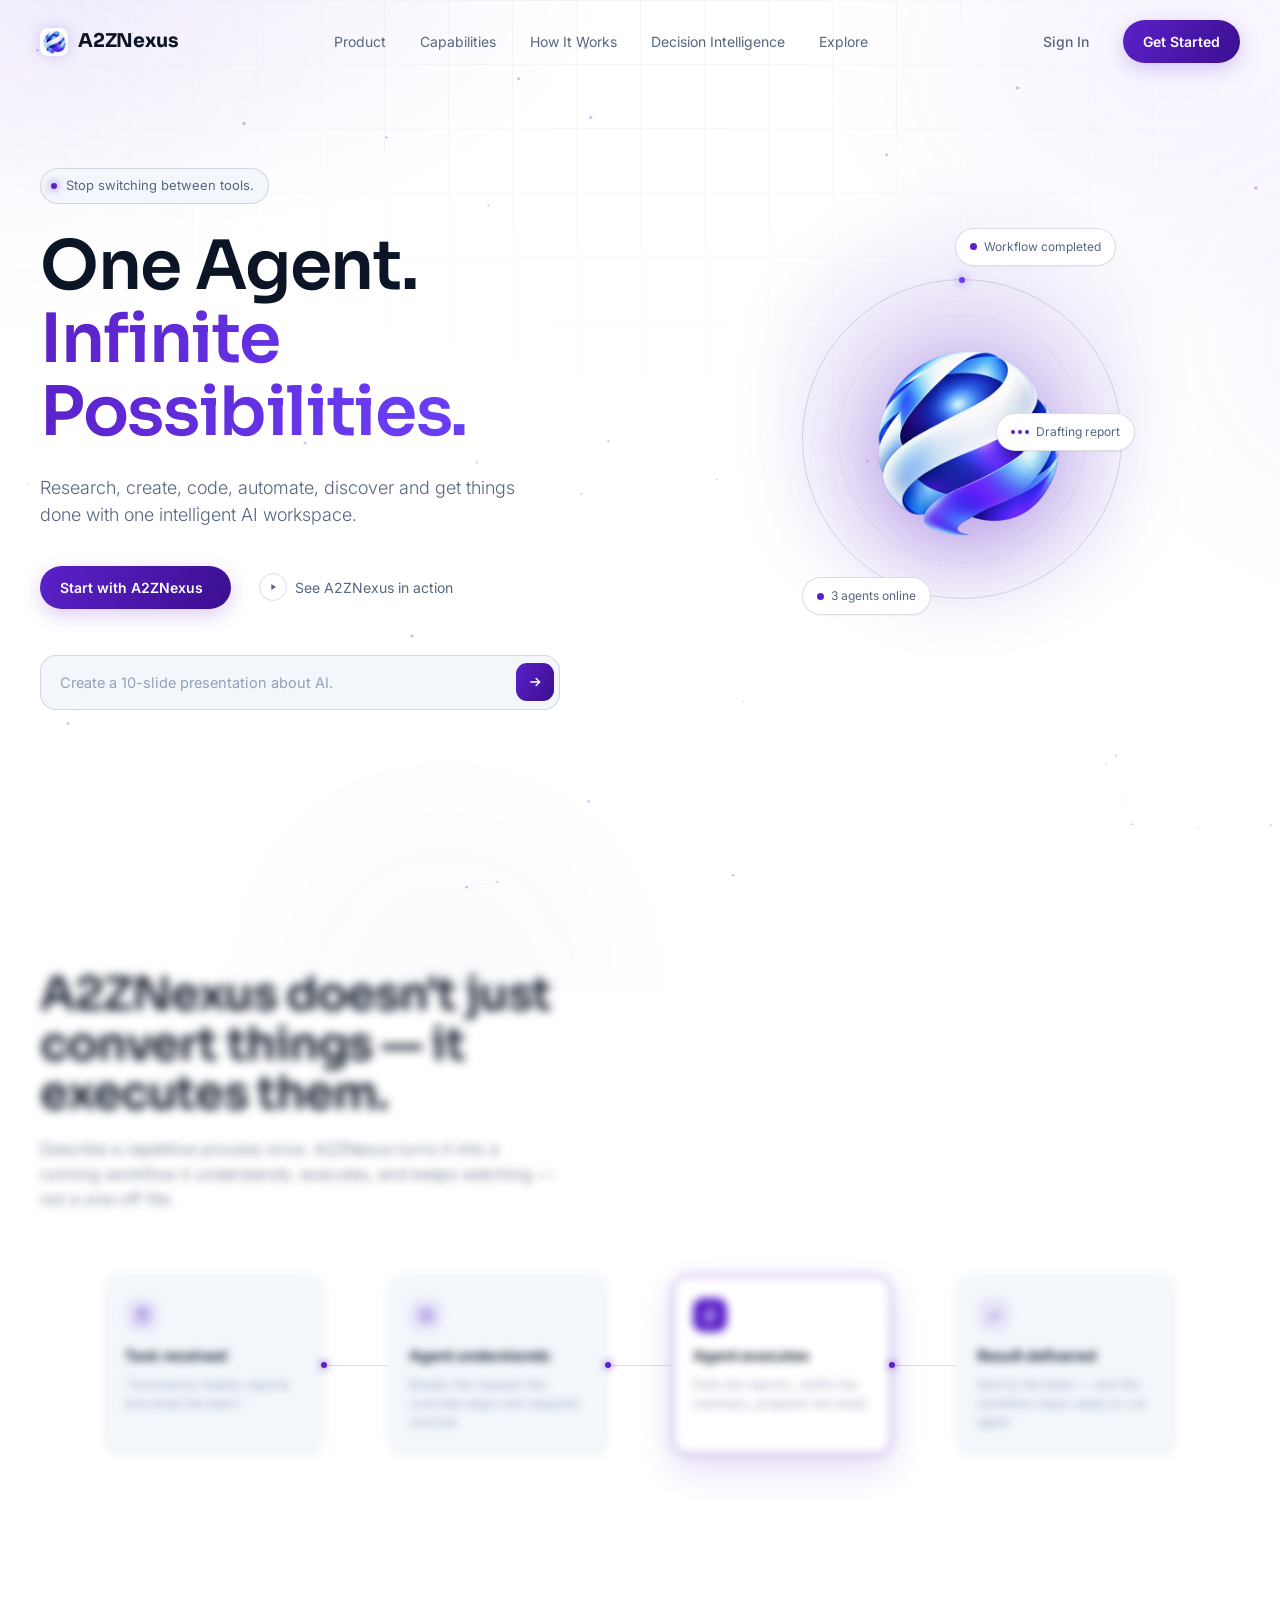
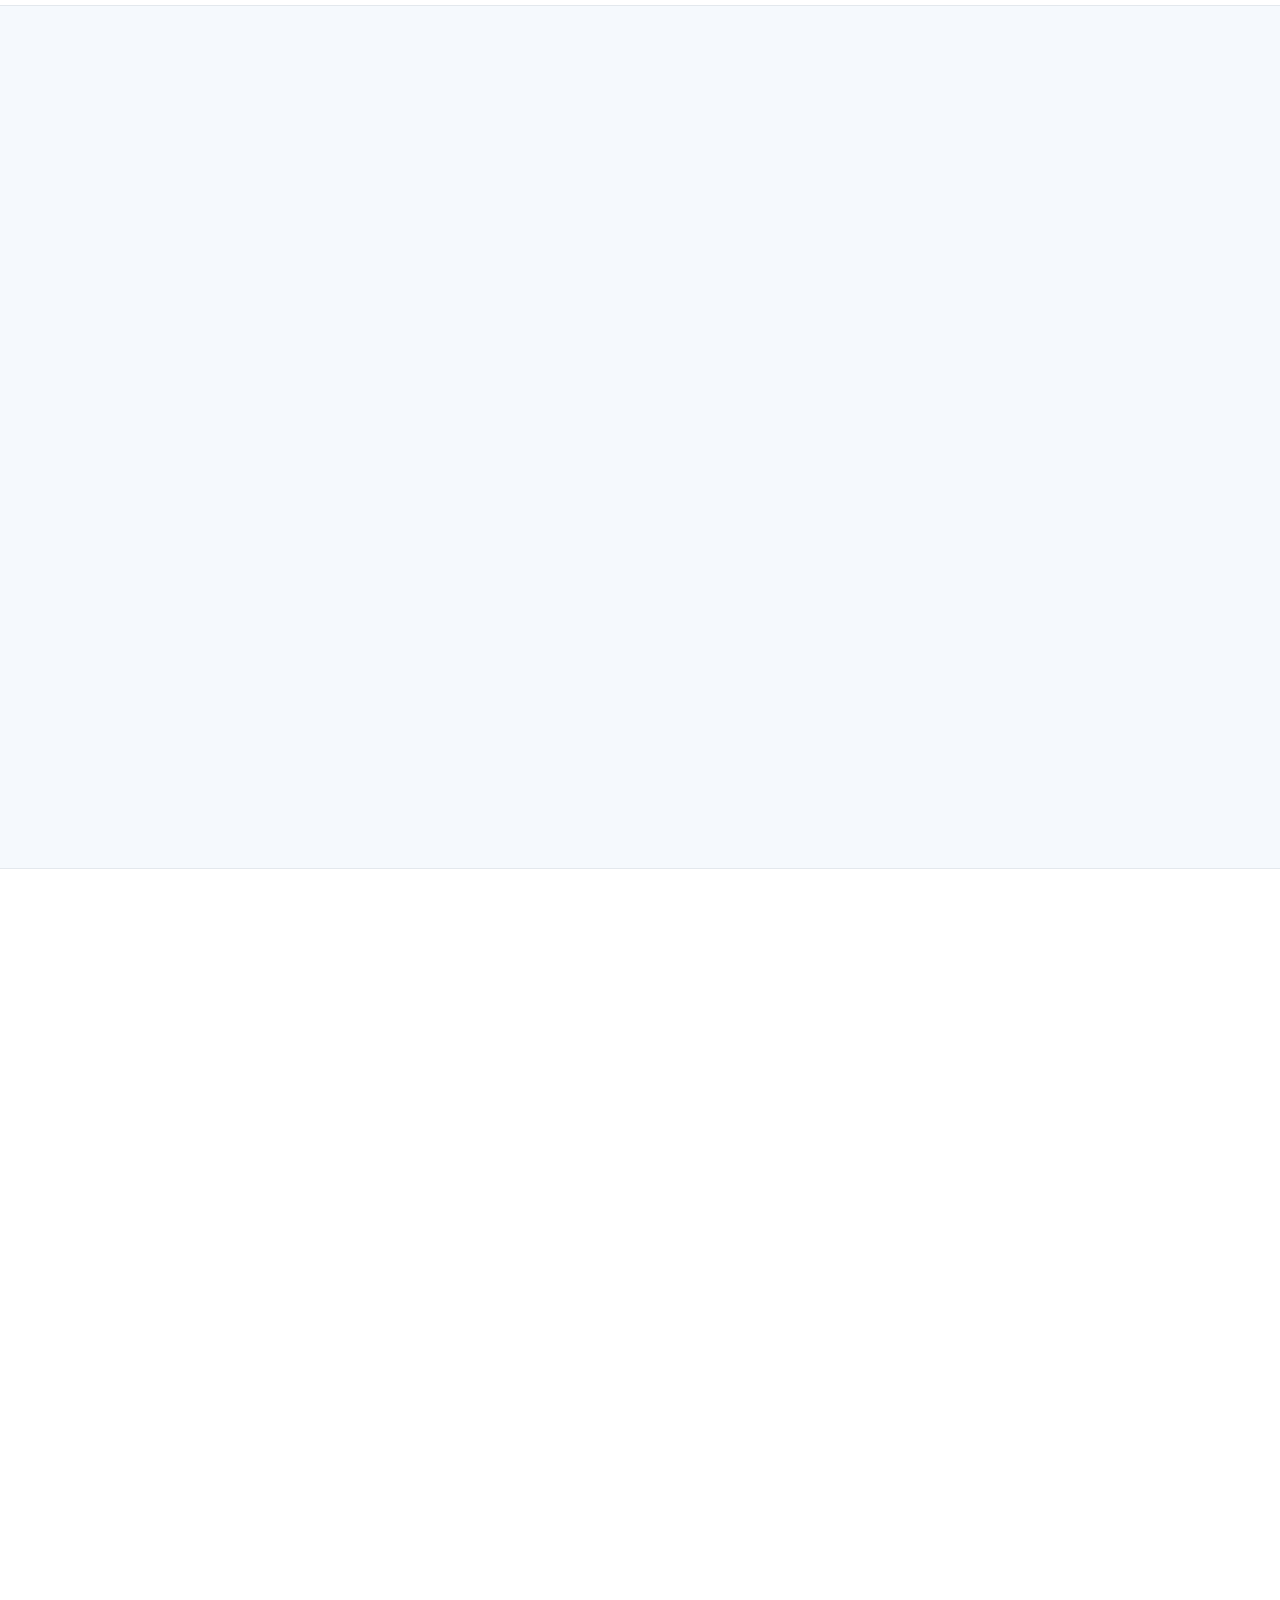
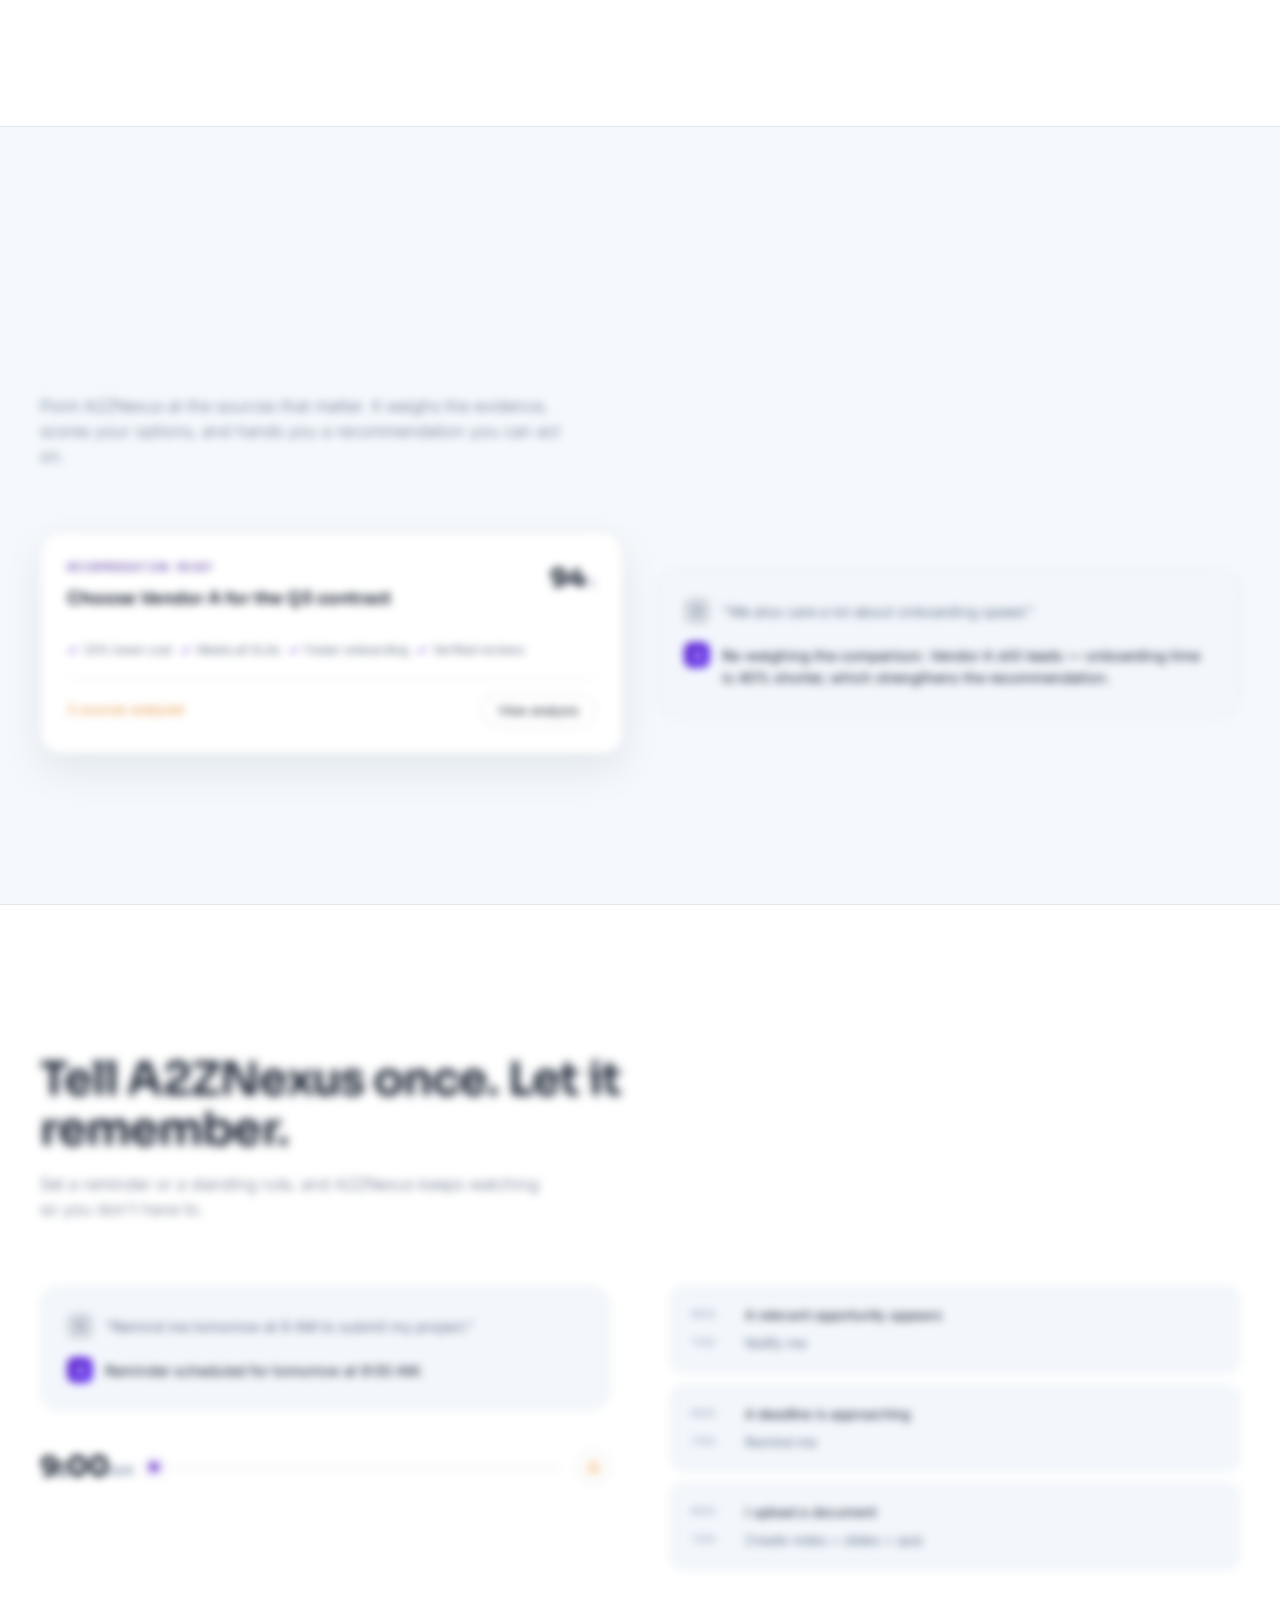
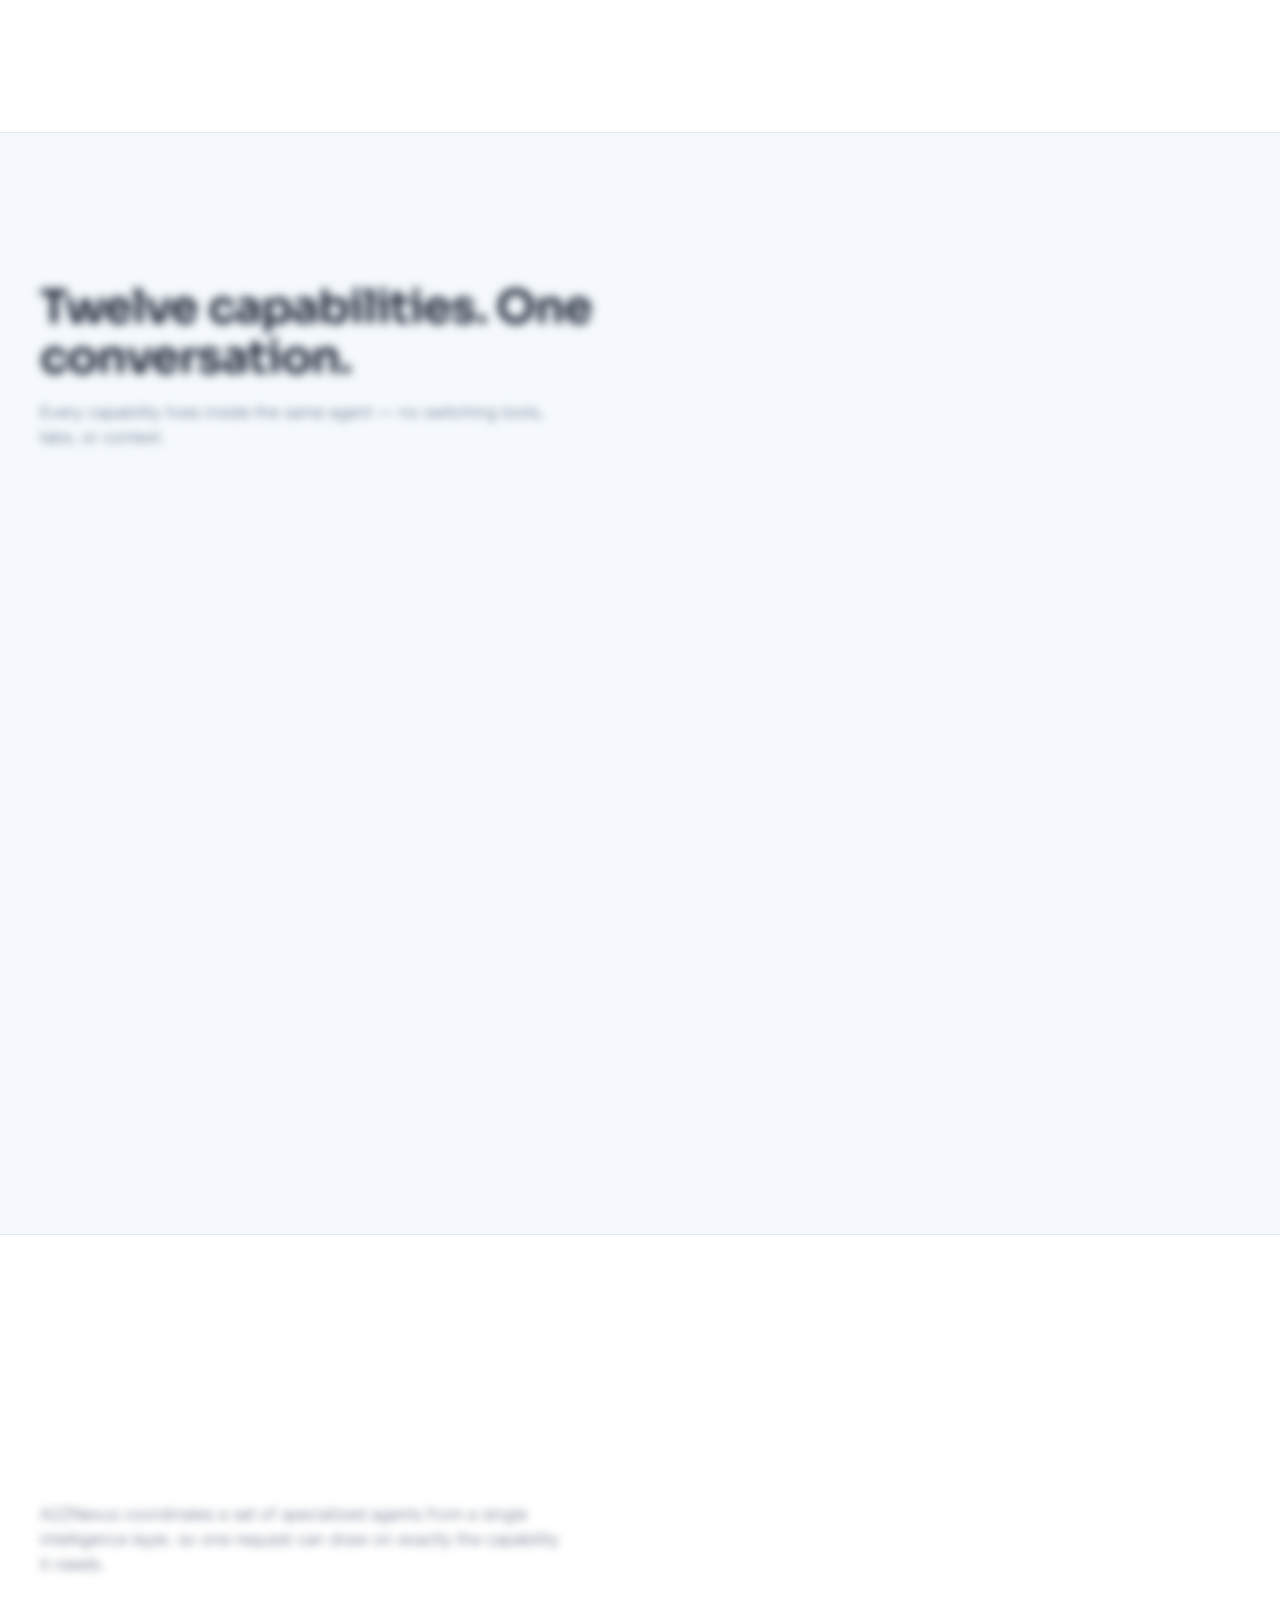
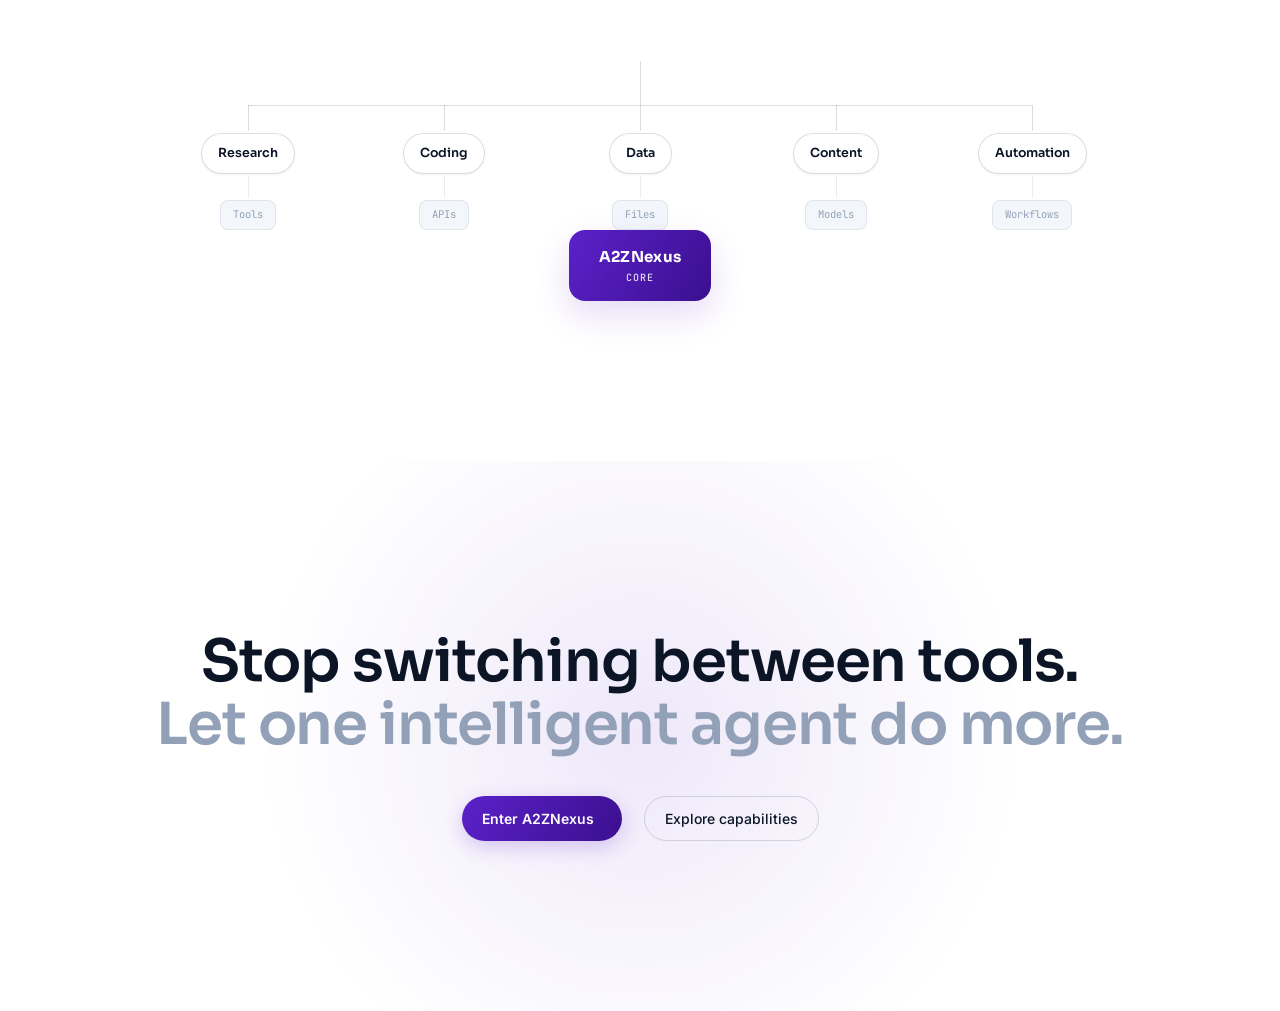
==== commit 2f2d8b9b: "finish" ====
--- a/index.html
+++ b/index.html
@@ -414,8 +414,8 @@
 /* initial page-load preloader — single logo image, smooth fade + gentle float, hides as soon as the page is actually ready */
 .page-loader{position:fixed;inset:0;z-index:10500;background:var(--bg);display:flex;align-items:center;justify-content:center;transition:opacity .5s var(--ease), visibility .5s;}
 .page-loader::before{content:'';position:absolute;inset:0;background:radial-gradient(circle at 50% 45%, rgba(91,33,201,0.12), transparent 65%);}
-.page-loader-mark{width:88px;height:88px;object-fit:contain;position:relative;z-index:1;filter:drop-shadow(0 14px 30px rgba(91,33,201,0.35));opacity:0;animation:loaderFadeIn .5s var(--ease) forwards, loaderFloat 2.4s ease-in-out .5s infinite;}
-@keyframes loaderFadeIn{to{opacity:1;}}
+.page-loader-mark{width:88px;height:88px;object-fit:contain;position:relative;z-index:1;filter:drop-shadow(0 14px 30px rgba(91,33,201,0.35));opacity:0;animation:loaderFadeIn .55s cubic-bezier(.34,1.56,.64,1) forwards, loaderFloat 2.4s ease-in-out .55s infinite;}
+@keyframes loaderFadeIn{0%{opacity:0;transform:scale(.72);}65%{opacity:1;transform:scale(1.06);}100%{opacity:1;transform:scale(1);}}
 @keyframes loaderFloat{0%,100%{transform:translateY(0);}50%{transform:translateY(-10px);}}
 .page-loader.done{opacity:0;visibility:hidden;pointer-events:none;}
 @media(prefers-reduced-motion:reduce){.page-loader-mark{animation:none;opacity:1;}.transition-overlay .logo-mark{animation:none;}}
@@ -978,7 +978,7 @@
   var pageLoader = document.getElementById('pageLoader');
   if(pageLoader){
     var loaderStart = Date.now();
-    var minShow = reduced ? 0 : 400;
+    var minShow = reduced ? 0 : 900;
     var maxWait = reduced ? 400 : 3000;
     var loaderDone = false;
     var hideLoader = function(){
@@ -987,7 +987,12 @@
       var wait = Math.max(0, minShow - (Date.now() - loaderStart));
       setTimeout(function(){
         pageLoader.classList.add('done');
-        document.body.classList.add('loaded');
+        /* wait for the loader's own fade-out (.5s) to almost finish before
+           revealing the hero content — otherwise the small loader logo and
+           the big hero logo cross-fade on top of each other (overlap). */
+        setTimeout(function(){
+          document.body.classList.add('loaded');
+        }, reduced ? 0 : 420);
       }, wait);
     };
     if(document.readyState === 'complete'){
@@ -1150,17 +1155,9 @@
   }, {threshold:0.4});
   if(matchCard) io2.observe(matchCard);
 
-  /* ---------- page transition to login.html ---------- */
-  var overlay = document.getElementById('transitionOverlay');
-  document.querySelectorAll('[data-transition]').forEach(function(a){
-    a.addEventListener('click', function(e){
-      var href = a.getAttribute('href');
-      if(!href || href.charAt(0)==='#') return;
-      e.preventDefault();
-      overlay.classList.add('active');
-      setTimeout(function(){ window.location.href = href; }, 480);
-    });
-  });
+  /* ---------- page transition to login.html ----------
+     no overlay/loading effect here anymore — clicking these links
+     just navigates straight to login.html normally. */
 
   /* ---------- hero logo subtle mouse parallax ---------- */
   var visual = document.querySelector('.hero-visual');
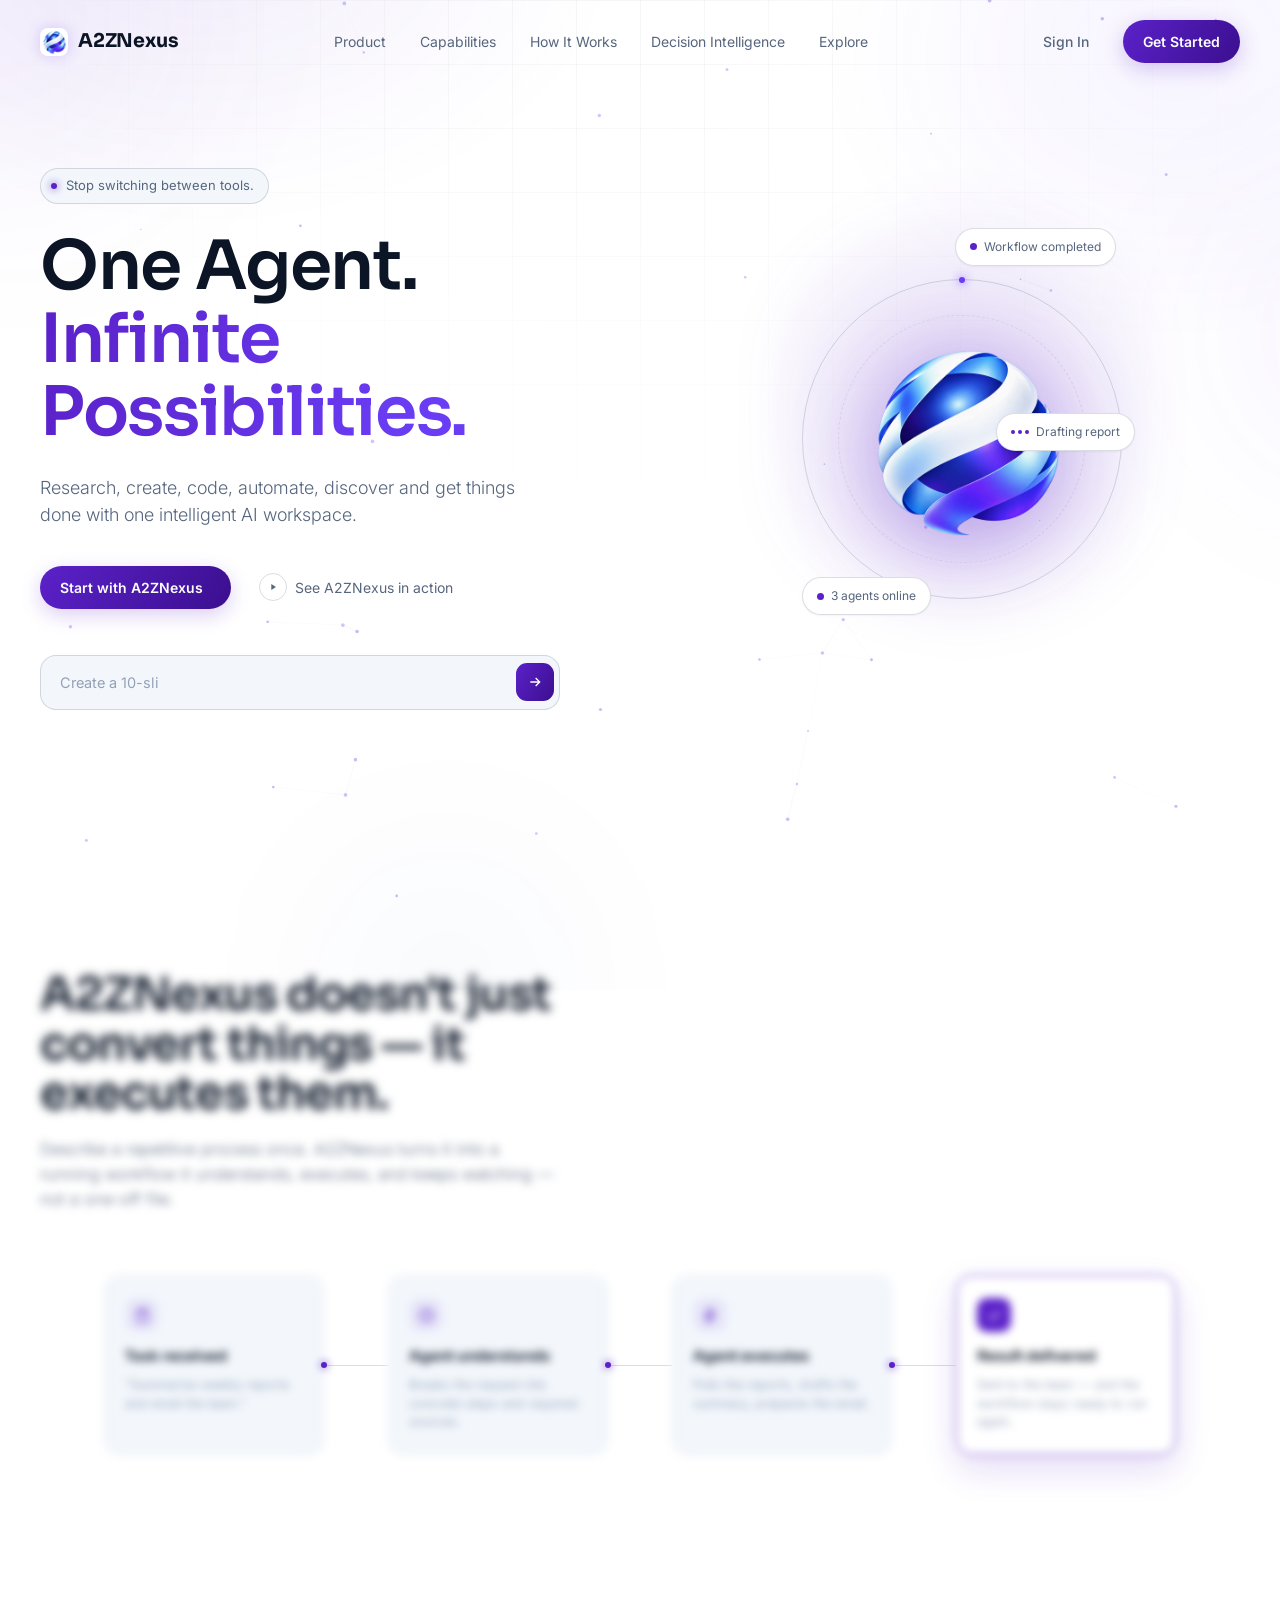
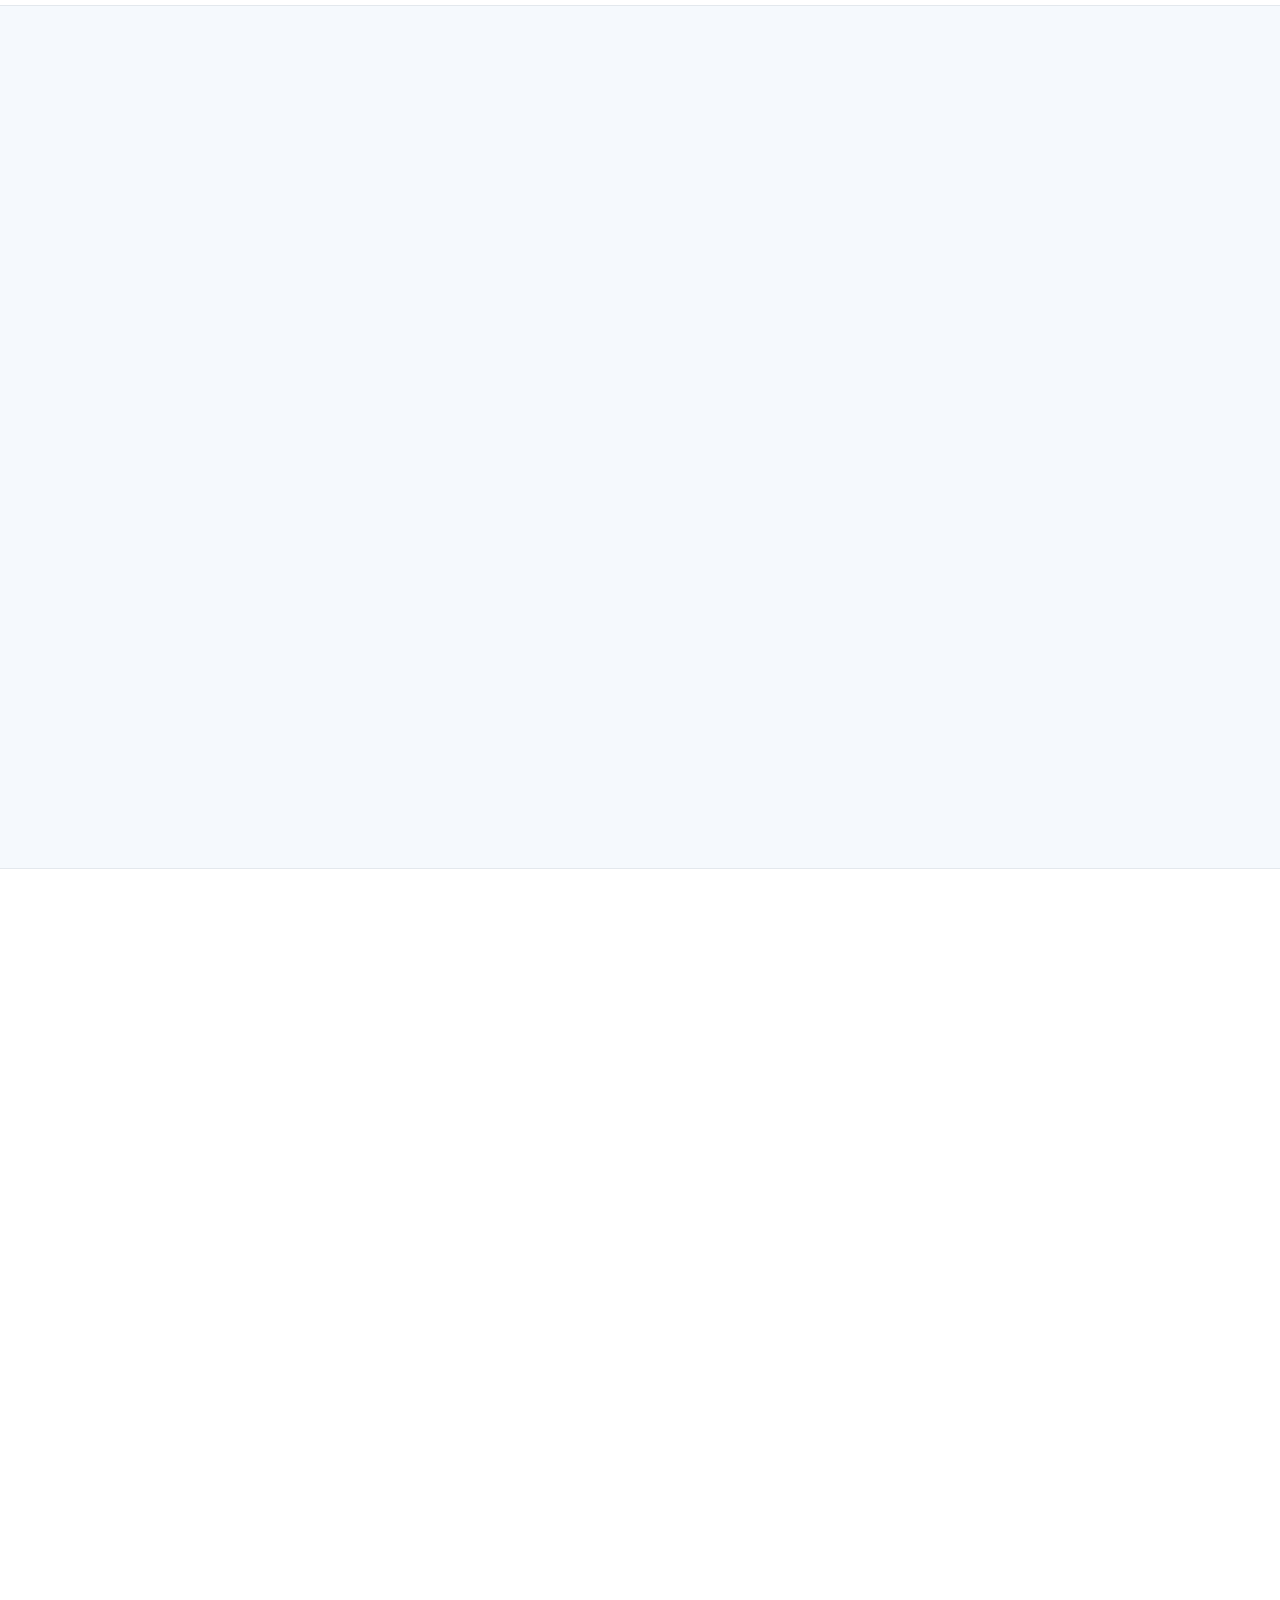
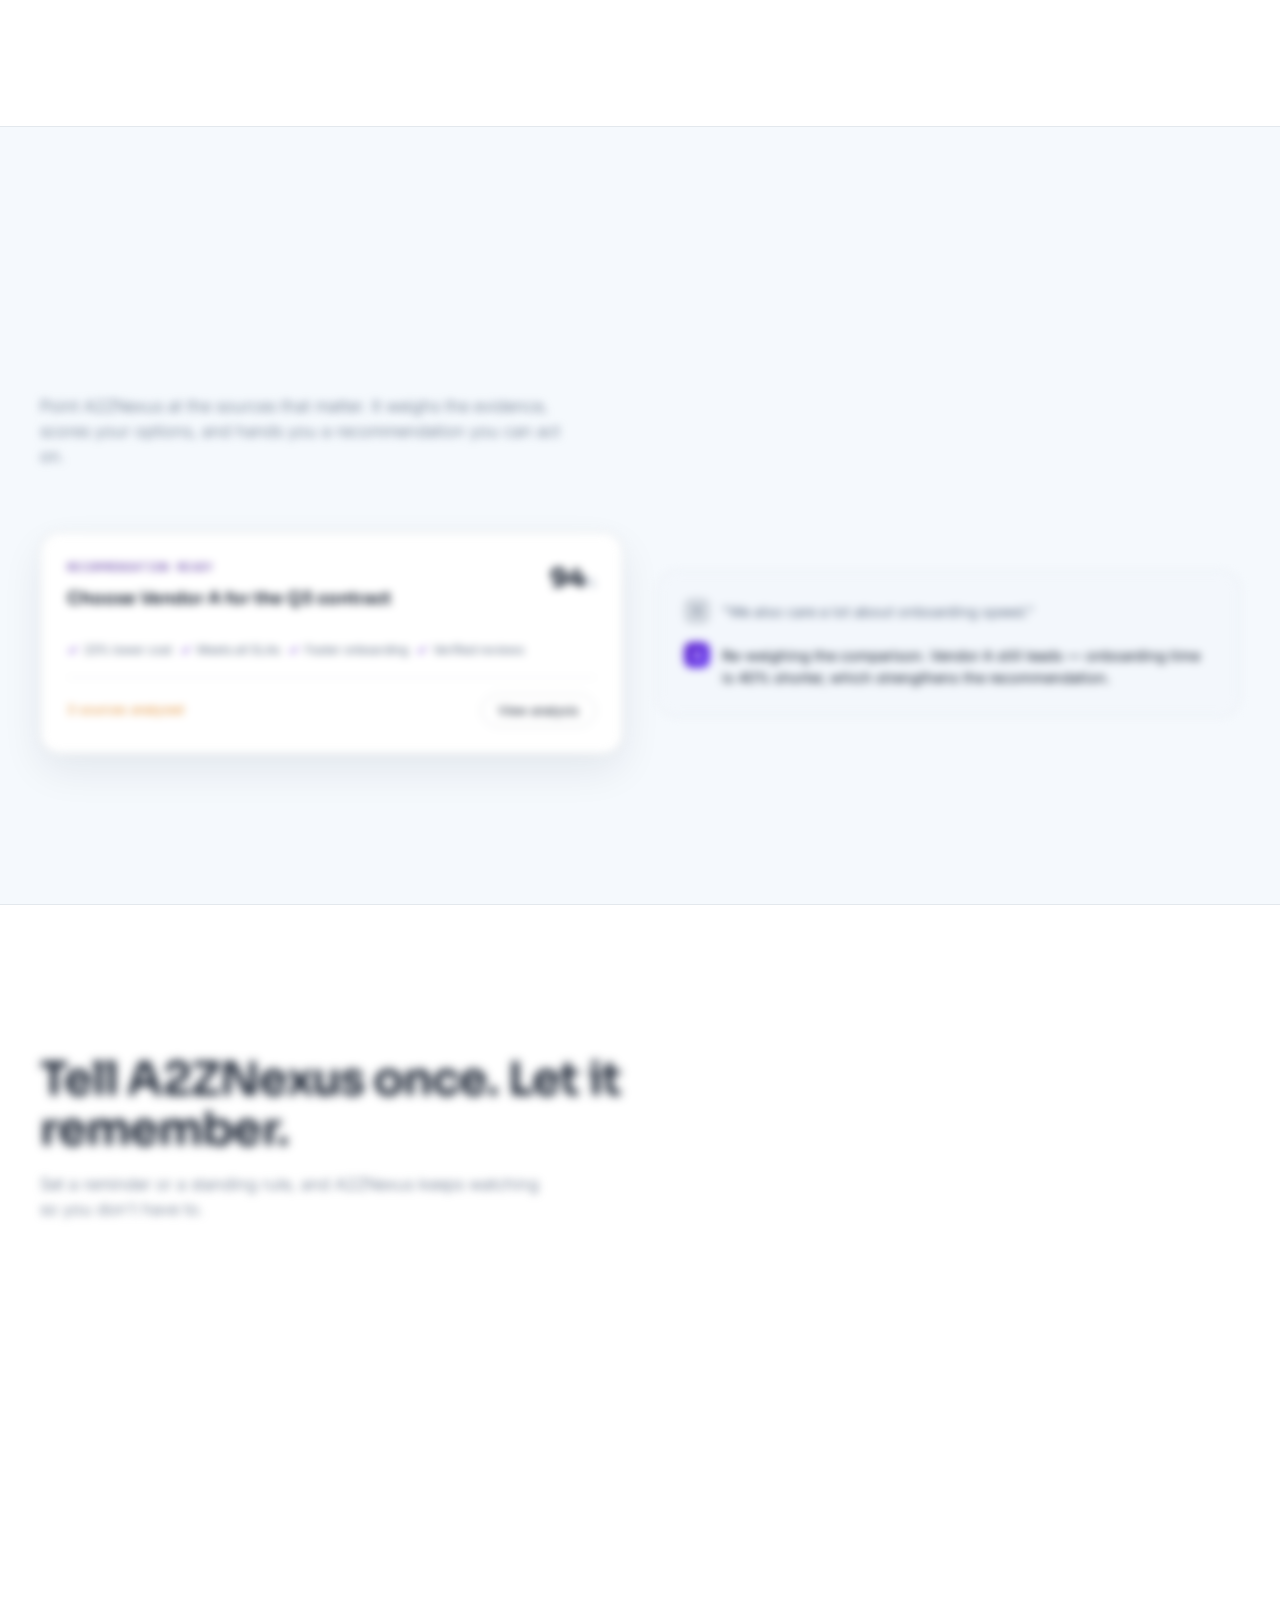
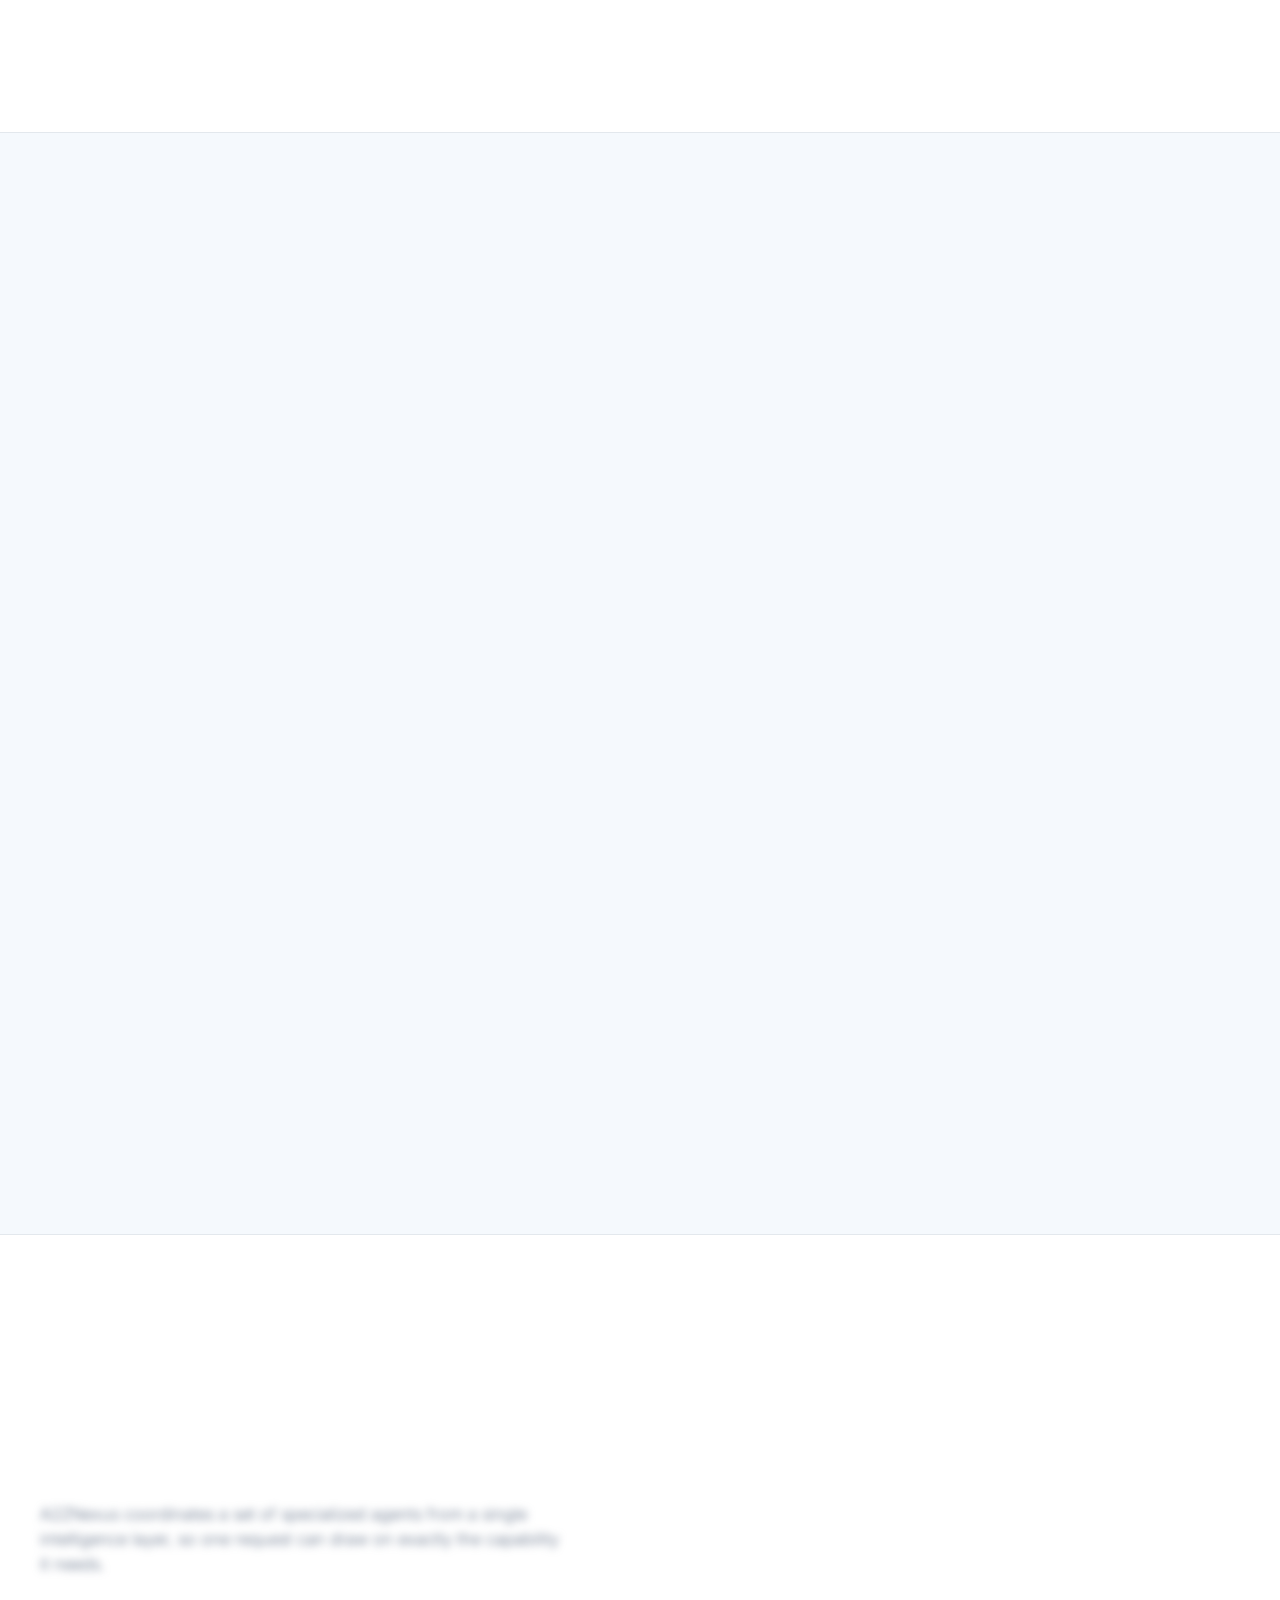
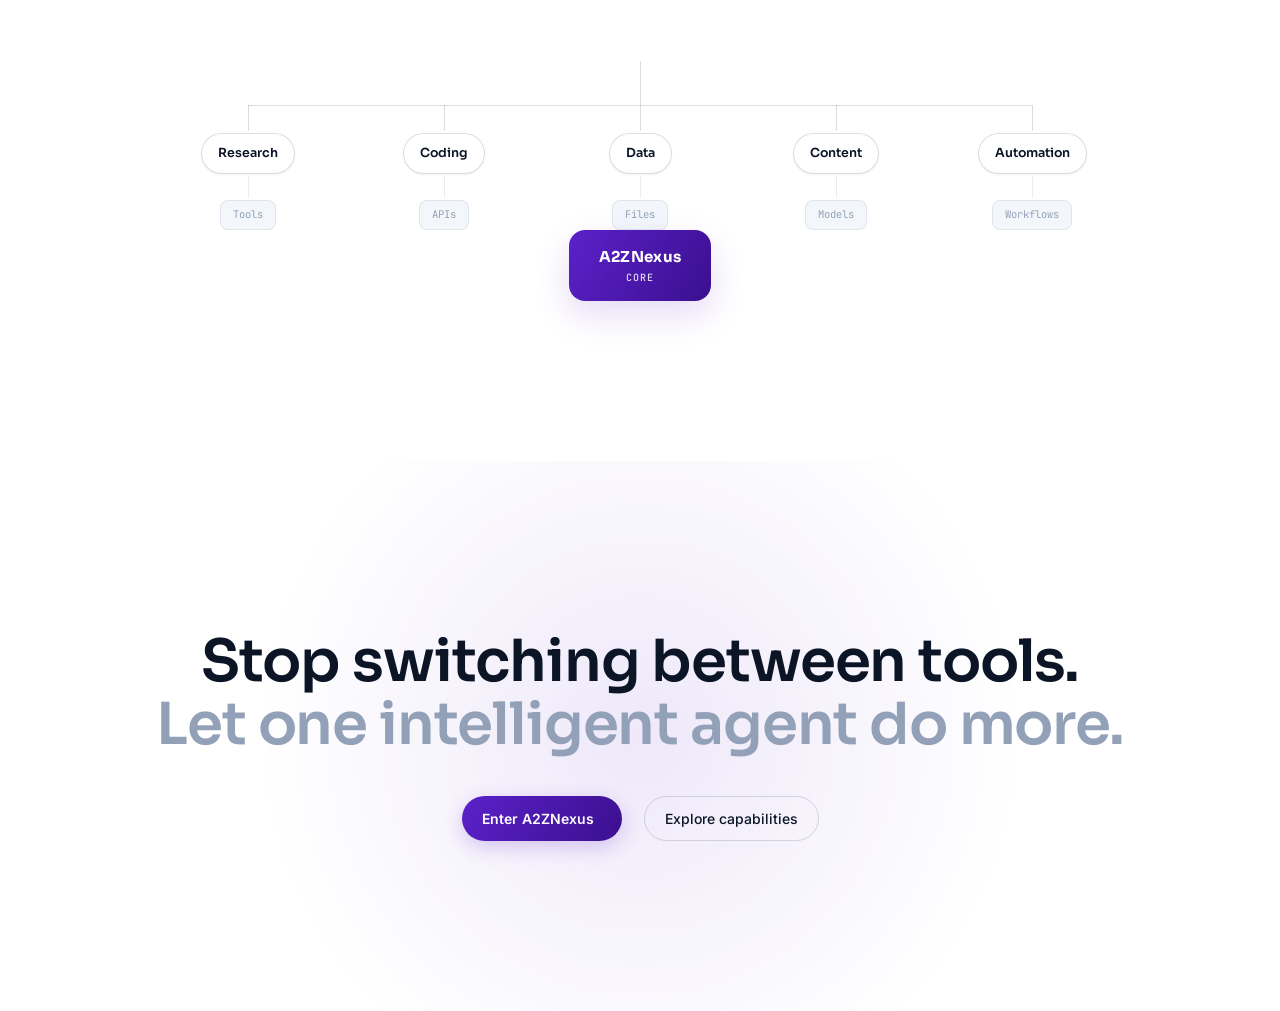
==== commit 7cd26973: "loading animation" ====
--- a/index.html
+++ b/index.html
@@ -3,6 +3,10 @@
 <head>
 <meta charset="UTF-8">
 <meta name="viewport" content="width=device-width, initial-scale=1.0">
+<script>
+/* skip the brand splash when arriving from another page of this site (e.g. "Back to A2ZNexus" on login) */
+(function(){try{var r=document.referrer;if(r){var u=new URL(r);if(u.origin===location.origin&&u.pathname!==location.pathname){document.documentElement.classList.add('no-splash');}}}catch(e){}})();
+</script>
 <title>A2ZNexus — One Agent. Infinite Possibilities.</title>
 <link rel="icon" type="image/png" href="assets/brand/logo-mark.png">
 <link rel="apple-touch-icon" href="assets/brand/logo-mark.png">
@@ -411,14 +415,7 @@
 .transition-overlay.active .logo-mark{transform:scale(1);animation:overlayLogoFloat 1.6s ease-in-out .6s infinite;}
 @keyframes overlayLogoFloat{0%,100%{transform:scale(1) translateY(0);}50%{transform:scale(1.08) translateY(-8px);}}
 
-/* initial page-load preloader — single logo image, smooth fade + gentle float, hides as soon as the page is actually ready */
-.page-loader{position:fixed;inset:0;z-index:10500;background:var(--bg);display:flex;align-items:center;justify-content:center;transition:opacity .5s var(--ease), visibility .5s;}
-.page-loader::before{content:'';position:absolute;inset:0;background:radial-gradient(circle at 50% 45%, rgba(91,33,201,0.12), transparent 65%);}
-.page-loader-mark{width:88px;height:88px;object-fit:contain;position:relative;z-index:1;filter:drop-shadow(0 14px 30px rgba(91,33,201,0.35));opacity:0;animation:loaderFadeIn .55s cubic-bezier(.34,1.56,.64,1) forwards, loaderFloat 2.4s ease-in-out .55s infinite;}
-@keyframes loaderFadeIn{0%{opacity:0;transform:scale(.72);}65%{opacity:1;transform:scale(1.06);}100%{opacity:1;transform:scale(1);}}
-@keyframes loaderFloat{0%,100%{transform:translateY(0);}50%{transform:translateY(-10px);}}
-.page-loader.done{opacity:0;visibility:hidden;pointer-events:none;}
-@media(prefers-reduced-motion:reduce){.page-loader-mark{animation:none;opacity:1;}.transition-overlay .logo-mark{animation:none;}}
+@media(prefers-reduced-motion:reduce){.transition-overlay .logo-mark{animation:none;}}
 
 /* ============ GLOBAL SCROLL ANIMATION SYSTEM ============ */
 .particle-canvas{position:fixed;inset:0;z-index:0;pointer-events:none;}
@@ -482,11 +479,322 @@
 }
 
 :focus-visible{outline:2px solid var(--blue);outline-offset:3px;}
+
+/* ============================================================
+   A2ZNexus BRAND SPLASH  (first-load intro — index.html only)
+   logo reveal -> name types in -> loading bar -> logo glides into
+   the hero logo spot while the landing page reveals.
+   ============================================================ */
+html.splash-lock{ overflow:hidden; }
+html.no-splash .brand-splash{ display:none !important; }
+
+.brand-splash{
+  --bs-v:106,61,245;      /* violet  (matches landing --blue-2) */
+  --bs-b:91,155,255;      /* blue    (matches logo highlights)  */
+  --bs-ease:cubic-bezier(.16,.84,.32,1);
+  --bs-spring:cubic-bezier(.34,1.56,.64,1);
+  position:fixed; inset:0; z-index:11000;
+  display:flex; align-items:center; justify-content:center;
+  overflow:hidden; font-family:'Inter',sans-serif;
+}
+.brand-splash.gone{ display:none; }
+.brand-splash.leaving{ pointer-events:none; }
+
+/* ---------- backdrop ---------- */
+.bs-backdrop{ position:absolute; inset:0; background:#fff; transition:opacity .9s var(--bs-ease) .12s; }
+.brand-splash.leaving .bs-backdrop{ opacity:0; }
+.bs-backdrop::before{
+  content:''; position:absolute; inset:0;
+  background-image:
+    linear-gradient(rgba(13,29,56,.05) 1px, transparent 1px),
+    linear-gradient(90deg, rgba(13,29,56,.05) 1px, transparent 1px);
+  background-size:56px 56px;
+  -webkit-mask-image:radial-gradient(ellipse 55% 50% at 50% 46%, #000, transparent 75%);
+          mask-image:radial-gradient(ellipse 55% 50% at 50% 46%, #000, transparent 75%);
+  opacity:0; animation:bsFade 1.2s ease .2s forwards;
+}
+.bs-blob{ position:absolute; border-radius:50%; filter:blur(70px); opacity:0; will-change:transform; }
+.bs-blob.b1{
+  width:52vmax; height:52vmax; left:-14vmax; top:-18vmax;
+  background:radial-gradient(circle, rgba(var(--bs-b),.40), transparent 68%);
+  animation:bsFade 1.4s ease .1s forwards, bsDriftA 16s ease-in-out infinite;
+}
+.bs-blob.b2{
+  width:46vmax; height:46vmax; right:-12vmax; bottom:-16vmax;
+  background:radial-gradient(circle, rgba(var(--bs-v),.30), transparent 68%);
+  animation:bsFade 1.4s ease .3s forwards, bsDriftB 19s ease-in-out infinite;
+}
+.bs-blob.b3{
+  width:30vmax; height:30vmax; right:12vmax; top:-10vmax;
+  background:radial-gradient(circle, rgba(143,197,255,.38), transparent 68%);
+  animation:bsFade 1.4s ease .5s forwards, bsDriftB 14s ease-in-out infinite reverse;
+}
+@keyframes bsFade{ to{ opacity:1; } }
+@keyframes bsDriftA{ 0%,100%{ transform:translate(0,0); } 50%{ transform:translate(6vmax,5vmax); } }
+@keyframes bsDriftB{ 0%,100%{ transform:translate(0,0); } 50%{ transform:translate(-5vmax,-4vmax); } }
+@keyframes bsSpin{ to{ transform:rotate(360deg); } }
+
+/* ---------- stage ---------- */
+.bs-stage{
+  position:relative; z-index:2; display:flex; flex-direction:column; align-items:center;
+  --bs-size:clamp(118px, 21vmin, 170px);
+  transform:translateY(-2vh);
+}
+
+/* ---------- emblem ---------- */
+.bs-emblem{ position:relative; width:var(--bs-size); height:var(--bs-size); margin-bottom:calc(var(--bs-size) * .42); }
+.bs-fx{ position:absolute; inset:0; pointer-events:none; transition:opacity .35s ease; }
+.brand-splash.leaving .bs-fx{ opacity:0; }
+
+.bs-aura{
+  position:absolute; inset:-34%; border-radius:50%;
+  background:radial-gradient(circle, rgba(var(--bs-v),.30), rgba(var(--bs-v),0) 66%);
+  filter:blur(14px); opacity:0; transform:scale(.6);
+  animation:bsAuraIn 1.1s var(--bs-spring) .1s forwards, bsAuraPulse 3.2s ease-in-out 1.2s infinite;
+}
+@keyframes bsAuraIn{ to{ opacity:.9; transform:scale(1); } }
+@keyframes bsAuraPulse{ 0%,100%{ opacity:.7; transform:scale(1); } 50%{ opacity:1; transform:scale(1.1); } }
+
+.bs-pulse{
+  position:absolute; inset:0; border-radius:50%;
+  border:1.5px solid rgba(var(--bs-v),.34); opacity:0;
+  animation:bsPulse 3s cubic-bezier(.2,.6,.3,1) 1s infinite;
+}
+.bs-pulse.p2{ animation-delay:2.5s; border-color:rgba(var(--bs-b),.34); }
+@keyframes bsPulse{ 0%{ opacity:.7; transform:scale(.8); } 100%{ opacity:0; transform:scale(2.15); } }
+
+.bs-ring-thin{ position:absolute; inset:-48%; border-radius:50%; border:1px solid rgba(var(--bs-v),.12); opacity:0; animation:bsFade .8s ease .9s forwards; }
+.bs-ring-dash{
+  position:absolute; inset:-15%; border-radius:50%; border:1px dashed rgba(var(--bs-v),.40); opacity:0;
+  animation:bsFade .8s ease .7s forwards, bsSpin 26s linear infinite reverse;
+}
+.bs-comet{
+  position:absolute; inset:-28%; border-radius:50%;
+  background:conic-gradient(from 0deg,
+    rgba(var(--bs-v),0) 0deg, rgba(var(--bs-v),0) 190deg,
+    rgba(var(--bs-b),.25) 265deg, rgb(var(--bs-v)) 352deg, rgba(var(--bs-v),0) 360deg);
+  -webkit-mask:radial-gradient(farthest-side, transparent calc(100% - 2.5px), #000 calc(100% - 2.5px));
+          mask:radial-gradient(farthest-side, transparent calc(100% - 2.5px), #000 calc(100% - 2.5px));
+  opacity:0; animation:bsFade .6s ease .6s forwards, bsSpin 1.9s linear infinite;
+}
+.bs-orbit{ position:absolute; inset:-15%; border-radius:50%; opacity:0; animation:bsFade .6s ease .9s forwards, bsSpin 7s linear infinite; }
+.bs-orbit i{
+  position:absolute; left:50%; top:0; width:9px; height:9px; margin:-4.5px 0 0 -4.5px; border-radius:50%;
+  background:linear-gradient(135deg,#a48bff,rgb(var(--bs-v)));
+  box-shadow:0 0 14px 3px rgba(var(--bs-v),.55);
+}
+.bs-orbit i + i{
+  top:auto; bottom:0; width:6px; height:6px; margin:0 0 -3px -3px;
+  background:linear-gradient(135deg,#bfe0ff,rgb(var(--bs-b)));
+  box-shadow:0 0 12px 3px rgba(var(--bs-b),.55);
+}
+
+/* the logo — this wrapper is what glides to the hero */
+.bs-logo-fly{ position:absolute; inset:0; z-index:3; transition:transform .95s cubic-bezier(.65,0,.2,1); will-change:transform; }
+.bs-logo{
+  width:100%; height:100%; object-fit:contain; display:block; opacity:0;
+  filter:drop-shadow(0 15px 33px rgba(91,33,201,.38));
+  animation:bsLogoIn 1.05s var(--bs-spring) .1s forwards, bsLogoFloat 4.2s ease-in-out 1.2s infinite;
+}
+@keyframes bsLogoIn{
+  0%{ opacity:0; transform:translateY(60px) scale(.55) rotate(-8deg); }
+  45%{ opacity:1; transform:translateY(-14px) scale(1.08) rotate(2deg); }
+  68%{ transform:translateY(6px) scale(.97) rotate(-1deg); }
+  100%{ opacity:1; transform:translateY(0) scale(1) rotate(0); }
+}
+@keyframes bsLogoFloat{ 0%,100%{ transform:translateY(0) scale(1); } 50%{ transform:translateY(-8px) scale(1.015); } }
+
+/* ---------- name + tagline + loader ---------- */
+.bs-info{ display:flex; flex-direction:column; align-items:center; transition:opacity .4s ease, transform .5s var(--bs-ease); }
+.brand-splash.leaving .bs-info{ opacity:0; transform:translateY(14px); }
+
+.bs-word{
+  display:flex; font-family:'Sora',sans-serif; font-weight:800; letter-spacing:-.025em; line-height:1;
+  font-size:clamp(34px, 7.4vw, 50px);
+}
+.bs-word span{
+  display:inline-block; color:#0b1526; opacity:0; transform:translateY(30px) scale(.82); filter:blur(10px);
+  animation:bsLetter .8s var(--bs-spring) forwards; animation-delay:calc(.95s + var(--i) * .08s);
+}
+/* "Nexus" — violet -> blue, echoing the logo */
+.bs-word span:nth-child(4){ color:#5b21c9; }
+.bs-word span:nth-child(5){ color:#6a3df5; }
+.bs-word span:nth-child(6){ color:#5f5cf5; }
+.bs-word span:nth-child(7){ color:#4f7cf7; }
+.bs-word span:nth-child(8){ color:#5b9bff; }
+@keyframes bsLetter{
+  0%{ opacity:0; transform:translateY(30px) scale(.82); filter:blur(10px); }
+  60%{ opacity:1; transform:translateY(-5px) scale(1.04); filter:blur(0); }
+  100%{ opacity:1; transform:translateY(0) scale(1); filter:blur(0); }
+}
+
+.bs-line{
+  width:0; height:3px; border-radius:3px; margin-top:14px;
+  background:linear-gradient(90deg,rgb(var(--bs-v)),rgb(var(--bs-b)));
+  box-shadow:0 2px 14px rgba(var(--bs-v),.5);
+  animation:bsLine .9s var(--bs-ease) 1.75s forwards;
+}
+@keyframes bsLine{ to{ width:76px; } }
+
+.bs-tag{
+  margin:18px 0 0; font-size:12px; font-weight:500; letter-spacing:.26em; text-transform:uppercase; color:#57667e;
+  opacity:0; transform:translateY(10px); animation:bsRise .8s var(--bs-ease) 1.95s forwards;
+}
+@keyframes bsRise{ to{ opacity:1; transform:none; } }
+
+.bs-progress{ width:min(240px, 62vw); margin-top:34px; opacity:0; transform:translateY(8px); animation:bsRise .7s var(--bs-ease) 1.2s forwards; }
+.bs-track{ position:relative; height:4px; border-radius:4px; overflow:hidden; background:rgba(13,29,56,.08); }
+.bs-fill{
+  position:absolute; inset:0; border-radius:4px; transform-origin:left center; transform:scaleX(0);
+  background:linear-gradient(90deg,rgb(var(--bs-v)),rgb(var(--bs-b)));
+  box-shadow:0 0 12px rgba(var(--bs-v),.55);
+}
+.bs-fill::after{
+  content:''; position:absolute; inset:0;
+  background:linear-gradient(90deg, transparent, rgba(255,255,255,.75), transparent);
+  transform:translateX(-100%); animation:bsSheen 1.3s ease-in-out infinite;
+}
+@keyframes bsSheen{ to{ transform:translateX(100%); } }
+.bs-meta{ display:flex; justify-content:space-between; margin-top:11px; font-size:11.5px; color:#57667e; letter-spacing:.02em; }
+.bs-pct{ font-family:'JetBrains Mono',monospace; font-variant-numeric:tabular-nums; color:#0b1526; }
+
+/* ---------- hand-off into the landing page ---------- */
+body.splash-fly .hero-logo-mark{ opacity:1; }   /* fades in under the gliding logo; float starts on landing */
+body.splash-fly .hero-head{ animation:bsHeroEnter 1s var(--ease) .2s backwards; }
+@keyframes bsHeroEnter{ from{ opacity:0; transform:translateY(30px); } }
+
+@media (max-width:480px){
+  .bs-tag{ letter-spacing:.16em; font-size:11px; }
+}
+@media (prefers-reduced-motion: reduce){
+  .bs-blob, .bs-ring-dash, .bs-orbit, .bs-comet, .bs-pulse, .bs-aura, .bs-logo, .bs-fill::after{ animation:none !important; }
+  .bs-logo, .bs-blob, .bs-aura, .bs-ring-dash, .bs-ring-thin, .bs-comet, .bs-orbit{ opacity:1 !important; }
+  .bs-pulse{ display:none; }
+  .bs-word span, .bs-tag, .bs-progress{ opacity:1 !important; transform:none !important; filter:none !important; animation:none !important; }
+  .bs-line{ width:76px; animation:none !important; }
+}
+
 </style>
 </head>
 <body>
 
-<div class="page-loader" id="pageLoader" aria-hidden="true"><img src="assets/brand/logo-mark.png" alt="" class="page-loader-mark"></div>
+<!-- ===== A2ZNexus brand splash (first-load intro) ===== -->
+<noscript><style>.brand-splash{display:none !important;}</style></noscript>
+<div class="brand-splash" id="brandSplash" role="status" aria-live="polite" aria-label="Loading A2ZNexus">
+  <div class="bs-backdrop" aria-hidden="true">
+    <span class="bs-blob b1"></span>
+    <span class="bs-blob b2"></span>
+    <span class="bs-blob b3"></span>
+  </div>
+
+  <div class="bs-stage">
+    <div class="bs-emblem">
+      <div class="bs-fx" aria-hidden="true">
+        <span class="bs-aura"></span>
+        <span class="bs-pulse"></span>
+        <span class="bs-pulse p2"></span>
+        <span class="bs-ring-thin"></span>
+        <span class="bs-ring-dash"></span>
+        <span class="bs-comet"></span>
+        <span class="bs-orbit"><i></i><i></i></span>
+      </div>
+      <div class="bs-logo-fly" id="bsLogoFly">
+        <img class="bs-logo" src="assets/brand/logo-mark.png" alt="">
+      </div>
+    </div>
+
+    <div class="bs-info">
+      <div class="bs-word" role="img" aria-label="A2ZNexus">
+        <span style="--i:0" aria-hidden="true">A</span><span style="--i:1" aria-hidden="true">2</span><span style="--i:2" aria-hidden="true">Z</span><span style="--i:3" aria-hidden="true">N</span><span style="--i:4" aria-hidden="true">e</span><span style="--i:5" aria-hidden="true">x</span><span style="--i:6" aria-hidden="true">u</span><span style="--i:7" aria-hidden="true">s</span>
+      </div>
+      <div class="bs-line" aria-hidden="true"></div>
+      <p class="bs-tag">One Agent. Infinite Possibilities.</p>
+
+      <div class="bs-progress" aria-hidden="true">
+        <div class="bs-track"><div class="bs-fill" id="bsFill"></div></div>
+        <div class="bs-meta"><span id="bsStatus">Initializing workspace</span><span class="bs-pct" id="bsPct">0%</span></div>
+      </div>
+    </div>
+  </div>
+</div>
+<script>
+/* ---------- A2ZNexus splash controller (index.html, first load only) ----------
+   Shows logo + name + loading bar, waits until the page is really ready, then
+   the logo glides into the hero logo spot and the landing page reveals.
+   Skipped when the visitor arrives from another page of the site (e.g. the
+   "Back to A2ZNexus" link on the login page). */
+(function(){
+  var root = document.documentElement;
+  var body = document.body;
+  var splash = document.getElementById('brandSplash');
+  if(!splash || root.classList.contains('no-splash')){
+    body.classList.add('loaded');            /* no splash: reveal hero logo as before */
+    return;
+  }
+
+  var reduce = window.matchMedia('(prefers-reduced-motion: reduce)').matches;
+  var DUR    = reduce ? 500 : 3000;          /* how long the loading bar takes */
+  var fill   = document.getElementById('bsFill');
+  var pctEl  = document.getElementById('bsPct');
+  var stEl   = document.getElementById('bsStatus');
+  var msgs   = [[0,'Initializing workspace'],[30,'Connecting AI agents'],[65,'Preparing your experience'],[100,'Welcome']];
+  var loaded = document.readyState === 'complete';
+  var start  = performance.now();
+  var lastMsg = '';
+  root.classList.add('splash-lock');           /* no scrolling while the intro plays */
+  window.addEventListener('load', function(){ loaded = true; });
+  setTimeout(function(){ loaded = true; }, 7000);   /* safety net: never hang */
+
+  function render(p){
+    var pc = Math.round(p * 100);
+    fill.style.transform = 'scaleX(' + p + ')';
+    pctEl.textContent = pc + '%';
+    var m = msgs[0][1];
+    for(var i = 0; i < msgs.length; i++){ if(pc >= msgs[i][0]) m = msgs[i][1]; }
+    if(m !== lastMsg){ stEl.textContent = m; lastMsg = m; }
+  }
+
+  function done(delay){
+    setTimeout(function(){
+      splash.classList.add('gone');
+      root.classList.remove('splash-lock');
+      body.classList.add('loaded');
+    }, delay);
+  }
+
+  function exit(){
+    var fly    = document.getElementById('bsLogoFly');
+    var target = document.querySelector('.hero-logo-mark');
+    var b = target ? target.getBoundingClientRect() : null;
+    var visible = b && b.width > 0 && b.bottom > 0 && b.top < window.innerHeight;
+
+    splash.classList.add('leaving');
+    if(reduce || !fly || !visible){
+      if(!reduce) body.classList.add('splash-fly');
+      done(reduce ? 200 : 900);
+      return;
+    }
+    var a  = fly.getBoundingClientRect();
+    var dx = (b.left + b.width  / 2) - (a.left + a.width  / 2);
+    var dy = (b.top  + b.height / 2) - (a.top  + a.height / 2);
+    var s  = b.width / a.width;
+    body.classList.add('splash-fly');
+    fly.style.transform = 'translate(' + dx + 'px,' + dy + 'px) scale(' + s + ')';
+    done(980);                                  /* logo has landed on the hero logo */
+  }
+
+  function tick(now){
+    var t = Math.min(1, (now - start) / DUR);
+    var e = t < .5 ? 2*t*t : 1 - Math.pow(-2*t + 2, 2) / 2;   /* ease-in-out */
+    var p = Math.min(e, loaded ? 1 : .92);
+    render(p);
+    if(p >= 1){ setTimeout(exit, reduce ? 0 : 420); return; }
+    requestAnimationFrame(tick);
+  }
+  requestAnimationFrame(tick);
+})();
+</script>
+
 
 <div class="aurora" aria-hidden="true"><span></span><span></span><span></span></div>
 <div class="field"></div>
@@ -971,39 +1279,10 @@
 (function(){
   var reduced = window.matchMedia('(prefers-reduced-motion: reduce)').matches;
 
-  /* ---------- initial page-load preloader (single floating logo) ----------
-     Hides as soon as the page's resources are actually ready, instead of a
-     fixed wait. A short minimum keeps it from flashing on fast loads, and a
-     safety-net cap makes sure it never gets stuck if 'load' is delayed. */
-  var pageLoader = document.getElementById('pageLoader');
-  if(pageLoader){
-    var loaderStart = Date.now();
-    var minShow = reduced ? 0 : 900;
-    var maxWait = reduced ? 400 : 3000;
-    var loaderDone = false;
-    var hideLoader = function(){
-      if(loaderDone) return;
-      loaderDone = true;
-      var wait = Math.max(0, minShow - (Date.now() - loaderStart));
-      setTimeout(function(){
-        pageLoader.classList.add('done');
-        /* wait for the loader's own fade-out (.5s) to almost finish before
-           revealing the hero content — otherwise the small loader logo and
-           the big hero logo cross-fade on top of each other (overlap). */
-        setTimeout(function(){
-          document.body.classList.add('loaded');
-        }, reduced ? 0 : 420);
-      }, wait);
-    };
-    if(document.readyState === 'complete'){
-      hideLoader();
-    } else {
-      window.addEventListener('load', hideLoader);
-    }
-    setTimeout(hideLoader, maxWait);
-  } else {
-    document.body.classList.add('loaded');
-  }
+  /* ---------- brand splash hand-off ----------
+     The splash (top of <body>) adds body.loaded when the logo lands on the
+     hero. This is only a safety net in case it could not run. */
+  setTimeout(function(){ document.body.classList.add('loaded'); }, 9000);
 
   /* ---------- magnetic buttons ---------- */
   if(!reduced){
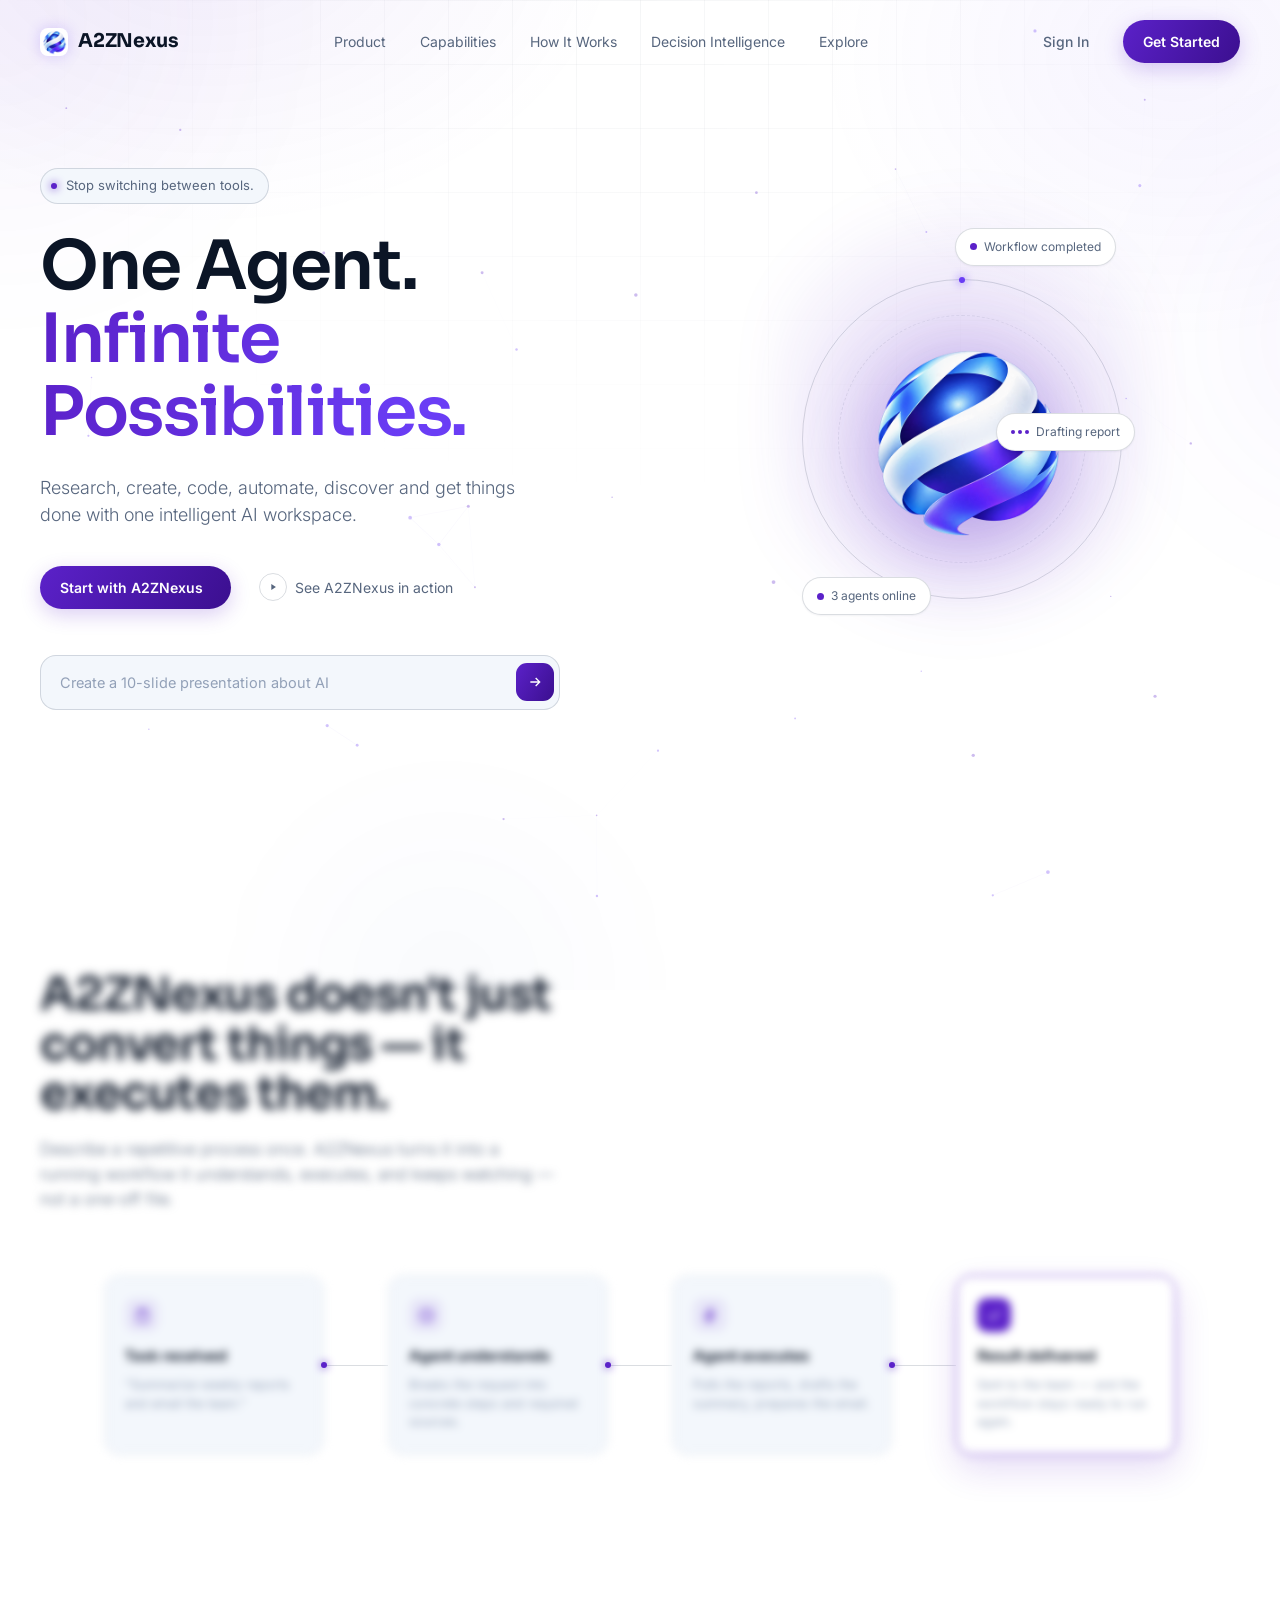
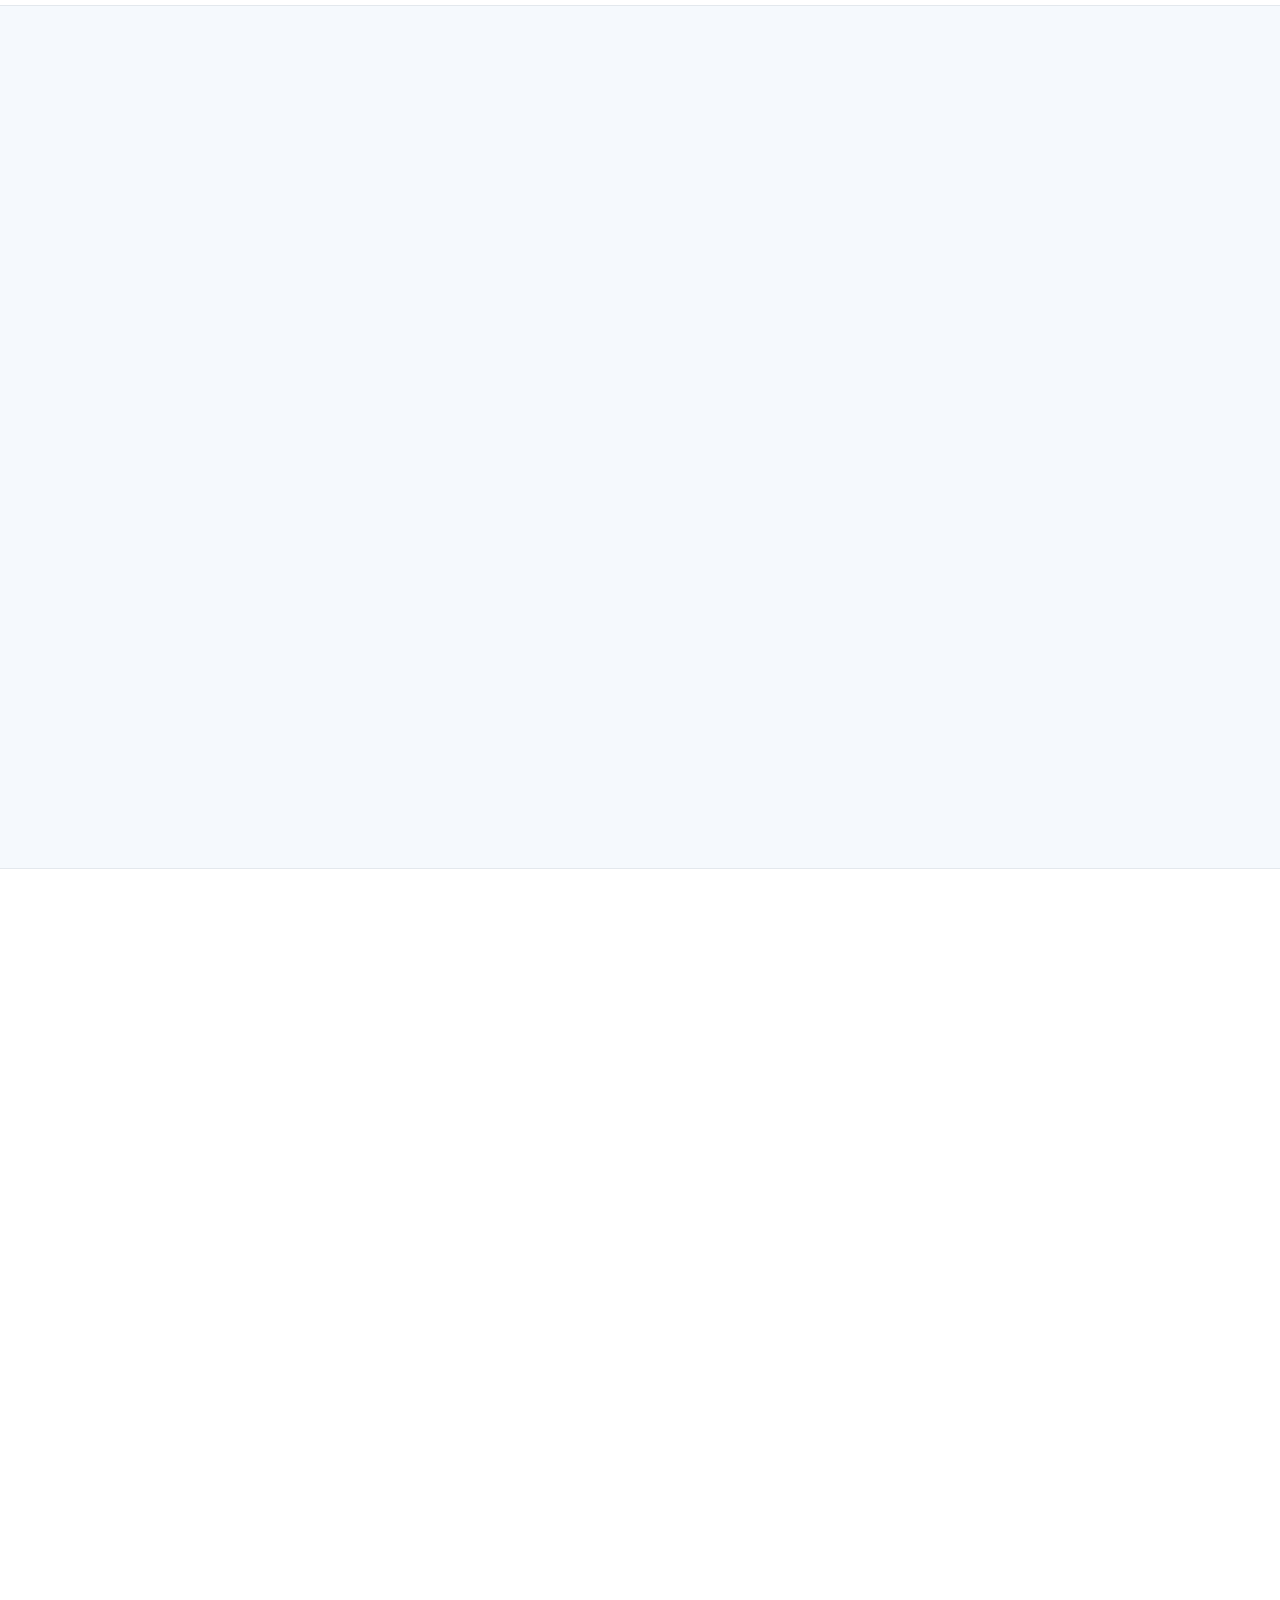
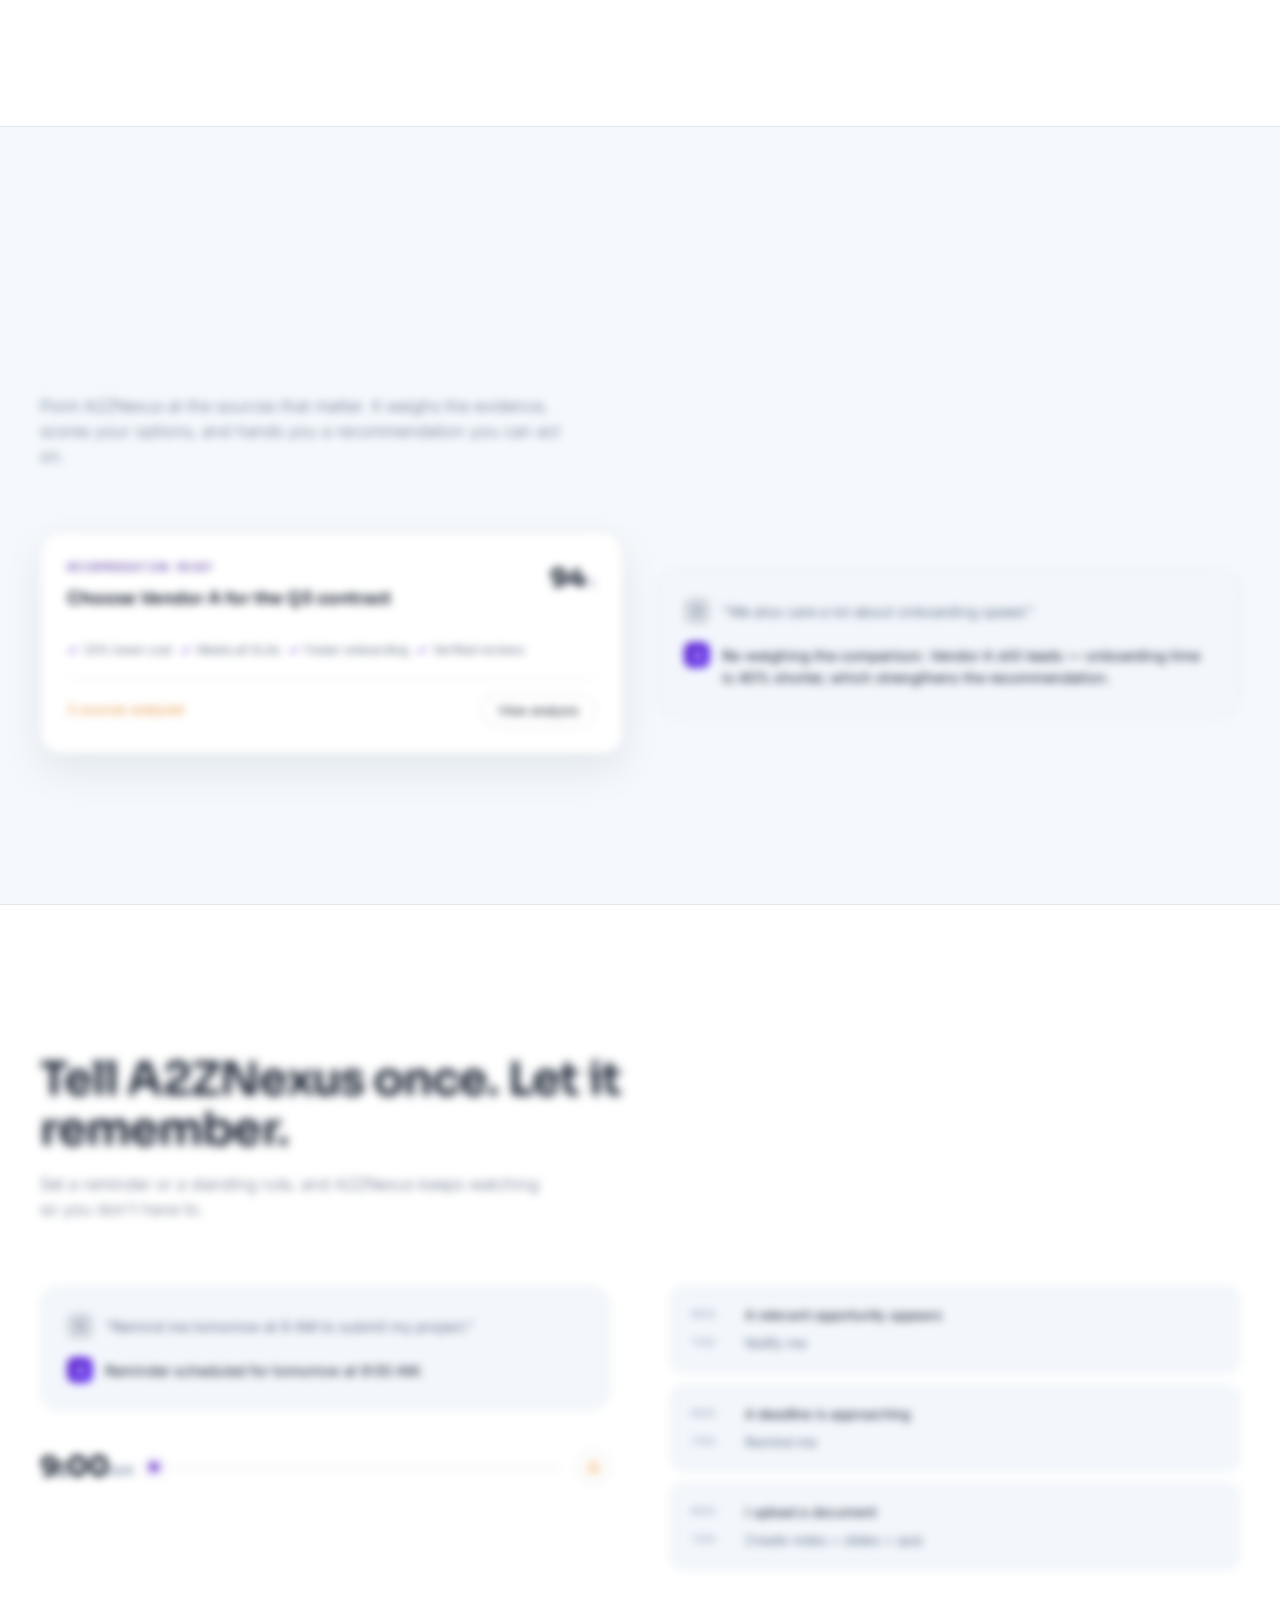
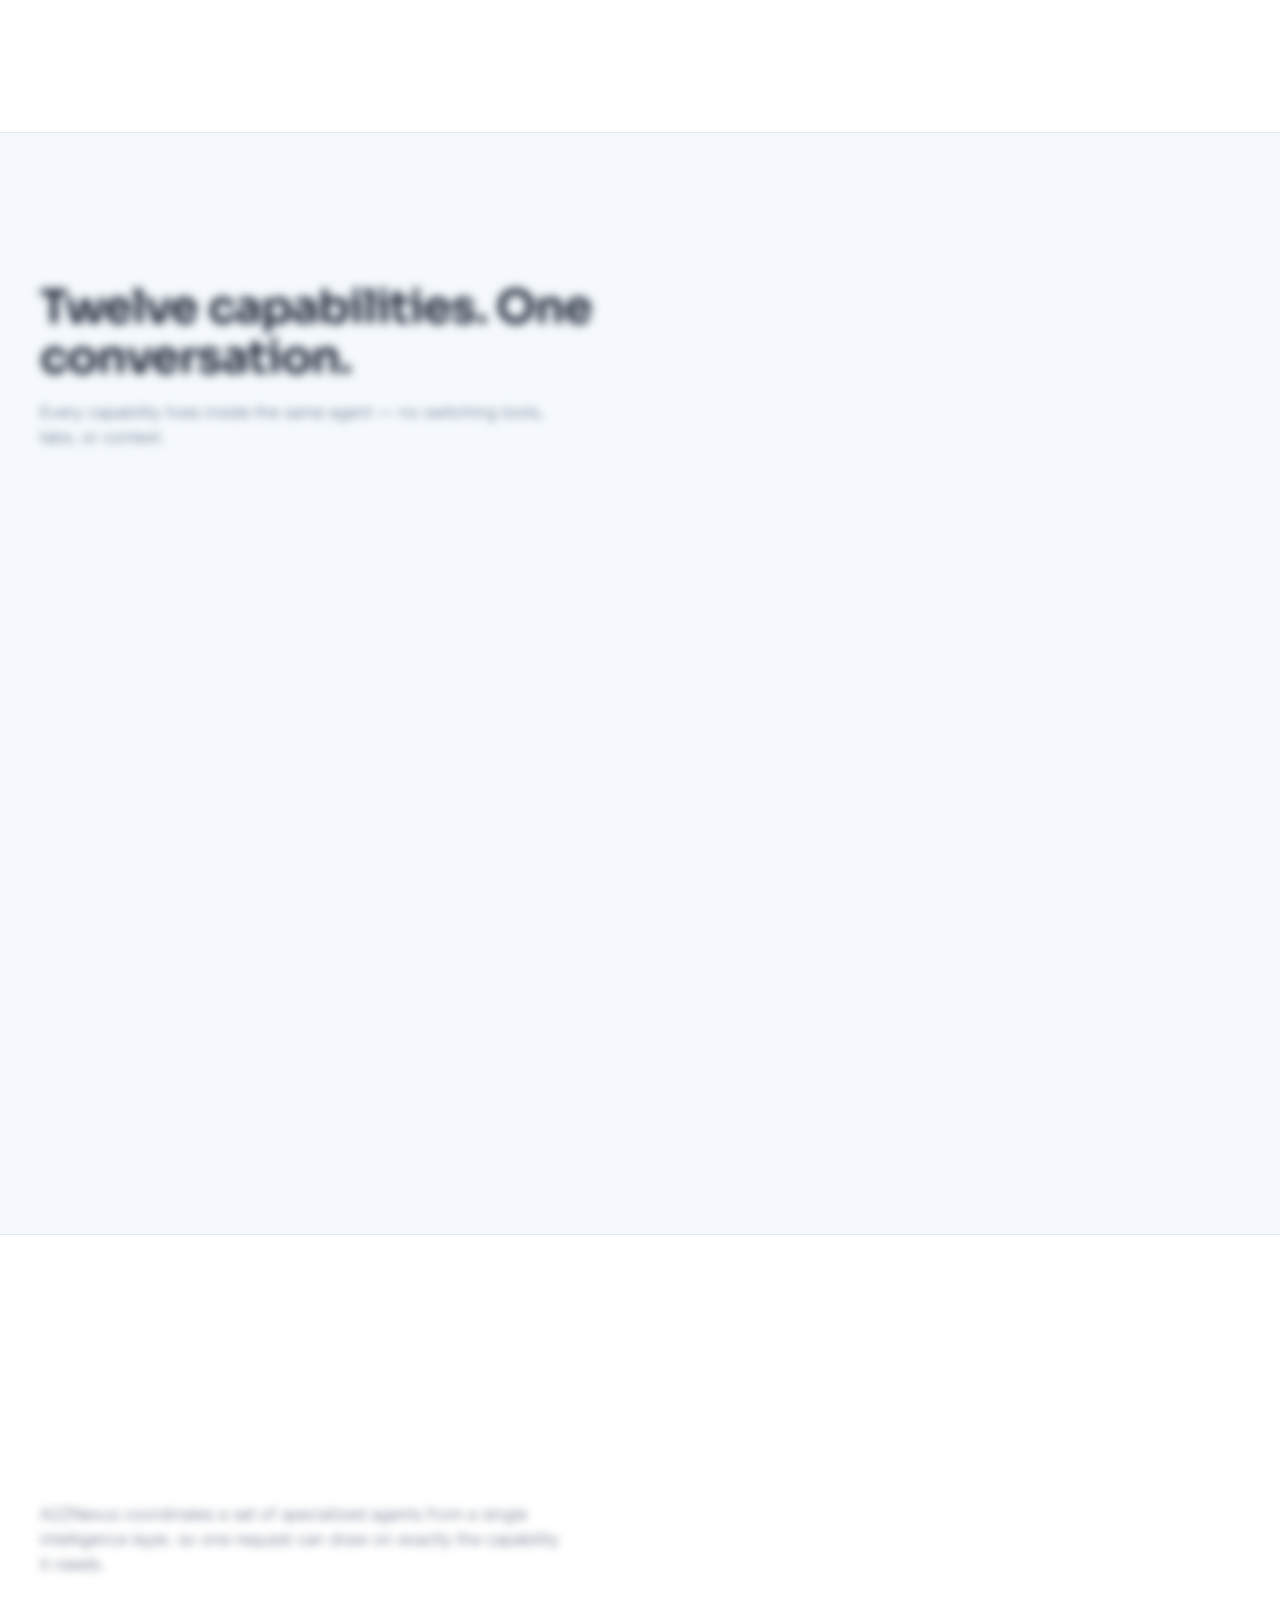
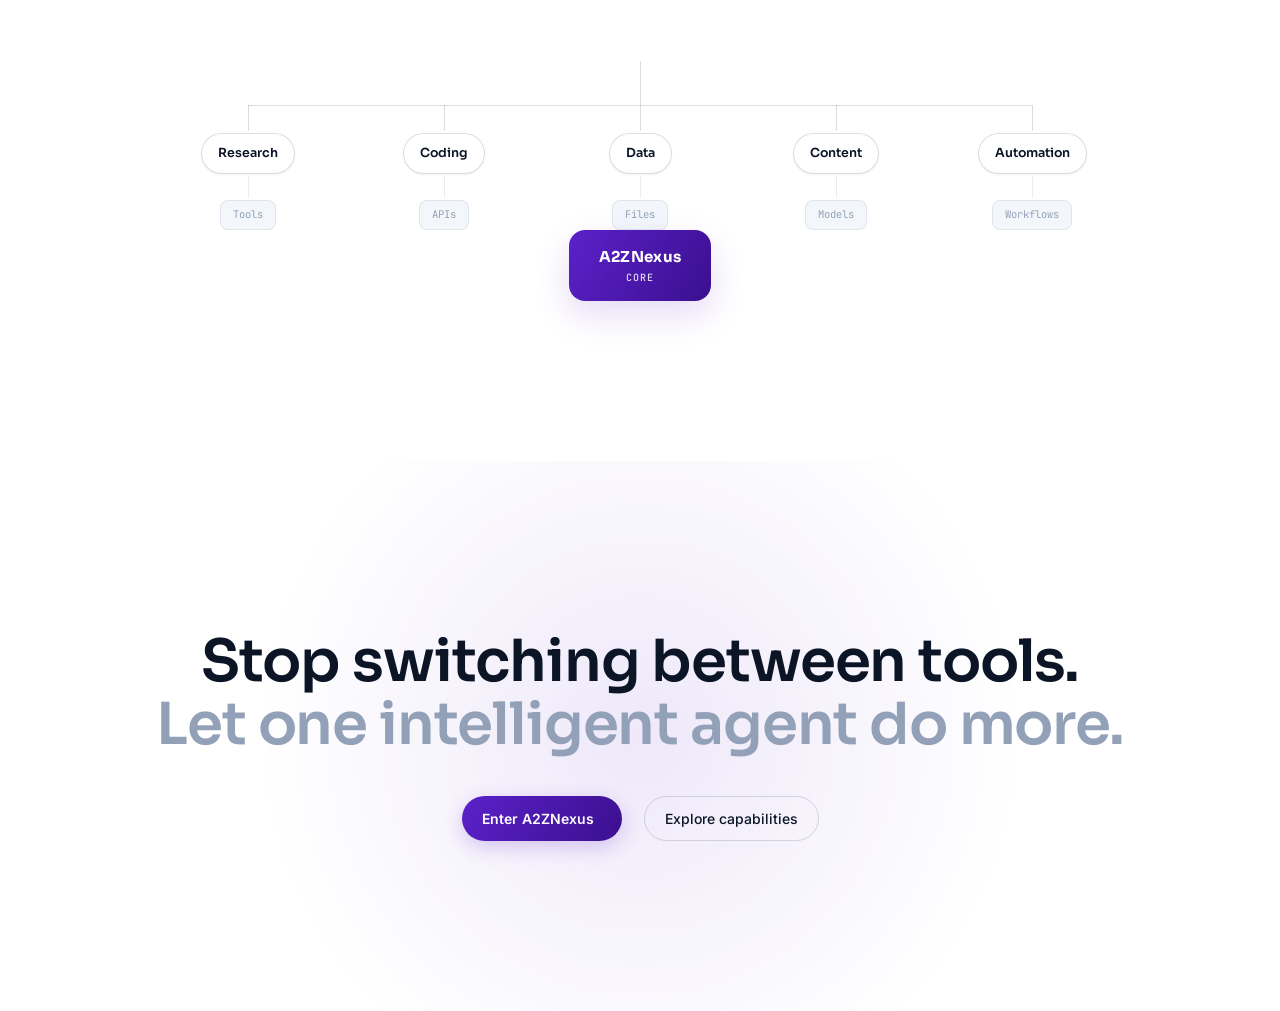
==== commit b73133a9: "frond end finish" ====
--- a/index.html
+++ b/index.html
@@ -4,8 +4,14 @@
 <meta charset="UTF-8">
 <meta name="viewport" content="width=device-width, initial-scale=1.0">
 <script>
-/* skip the brand splash when arriving from another page of this site (e.g. "Back to A2ZNexus" on login) */
-(function(){try{var r=document.referrer;if(r){var u=new URL(r);if(u.origin===location.origin&&u.pathname!==location.pathname){document.documentElement.classList.add('no-splash');}}}catch(e){}})();
+/* smooth page-to-page navigation (index <-> login): detect an arrival from another page of this site */
+(function(){
+  var d=document.documentElement, internal=false;
+  var vt=(typeof CSSViewTransitionRule!=='undefined')&&location.protocol!=='file:';
+  try{ if(sessionStorage.getItem('a2z_nav')){ sessionStorage.removeItem('a2z_nav'); internal=true; } }catch(e){}
+  try{ var r=document.referrer; if(r){ var u=new URL(r); if(u.origin===location.origin&&u.pathname!==location.pathname) internal=true; } }catch(e){}
+  if(internal){ d.classList.add('no-splash'); if(!vt) d.classList.add('a2z-arrive'); }
+})();
 </script>
 <title>A2ZNexus — One Agent. Infinite Possibilities.</title>
 <link rel="icon" type="image/png" href="assets/brand/logo-mark.png">
@@ -674,6 +680,29 @@
   .bs-line{ width:76px; animation:none !important; }
 }
 
+
+/* ============================================================
+   SMOOTH PAGE TRANSITION  (index <-> login) — no loader, no logo
+   Going into login  : the page you leave grows away, login settles in.
+   Coming back       : login shrinks away, index settles back in.
+   Uses the browser's cross-document View Transitions; browsers that
+   don't support them get a soft fade instead.
+   ============================================================ */
+@view-transition{ navigation:auto; }
+::view-transition-old(root){ animation:a2zPageOut .5s cubic-bezier(.4,0,.6,1) both; }
+::view-transition-new(root){ animation:a2zPageIn .8s cubic-bezier(.16,.84,.32,1) .1s both; }
+@keyframes a2zPageOut{ to{ opacity:0; transform:scale(1.06); } }
+@keyframes a2zPageIn{ from{ opacity:0; transform:scale(.95); } }
+
+/* fallback (no View Transitions support / file://) */
+html.a2z-leave body{ opacity:0; transition:opacity .32s ease; }
+html.a2z-arrive body{ animation:a2zFadeIn .7s cubic-bezier(.16,.84,.32,1) backwards; }
+@keyframes a2zFadeIn{ from{ opacity:0; } }
+
+@media (prefers-reduced-motion: reduce){
+  ::view-transition-group(*), ::view-transition-old(*), ::view-transition-new(*){ animation:none !important; }
+  html.a2z-arrive body{ animation:none; }
+}
 </style>
 </head>
 <body>
@@ -1434,9 +1463,26 @@
   }, {threshold:0.4});
   if(matchCard) io2.observe(matchCard);
 
-  /* ---------- page transition to login.html ----------
-     no overlay/loading effect here anymore — clicking these links
-     just navigates straight to login.html normally. */
+  /* ---------- smooth page transition (no loader) ----------
+     Browsers with View Transitions animate the navigation themselves.
+     Others: a short fade-out here + a fade-in on the next page. */
+  (function(){
+    var d = document.documentElement;
+    var vt = (typeof CSSViewTransitionRule !== 'undefined') && location.protocol !== 'file:';
+    var reduce = window.matchMedia('(prefers-reduced-motion: reduce)').matches;
+    window.addEventListener('pageshow', function(e){ if(e.persisted) d.classList.remove('a2z-leave'); });
+    if(vt || reduce) return;
+    document.querySelectorAll('[data-transition]').forEach(function(a){
+      a.addEventListener('click', function(e){
+        var href = a.getAttribute('href');
+        if(!href || href.charAt(0) === '#' || e.metaKey || e.ctrlKey || e.shiftKey || e.button !== 0) return;
+        e.preventDefault();
+        try{ sessionStorage.setItem('a2z_nav', '1'); }catch(err){}
+        d.classList.add('a2z-leave');
+        setTimeout(function(){ window.location.href = href; }, 320);
+      });
+    });
+  })();
 
   /* ---------- hero logo subtle mouse parallax ---------- */
   var visual = document.querySelector('.hero-visual');
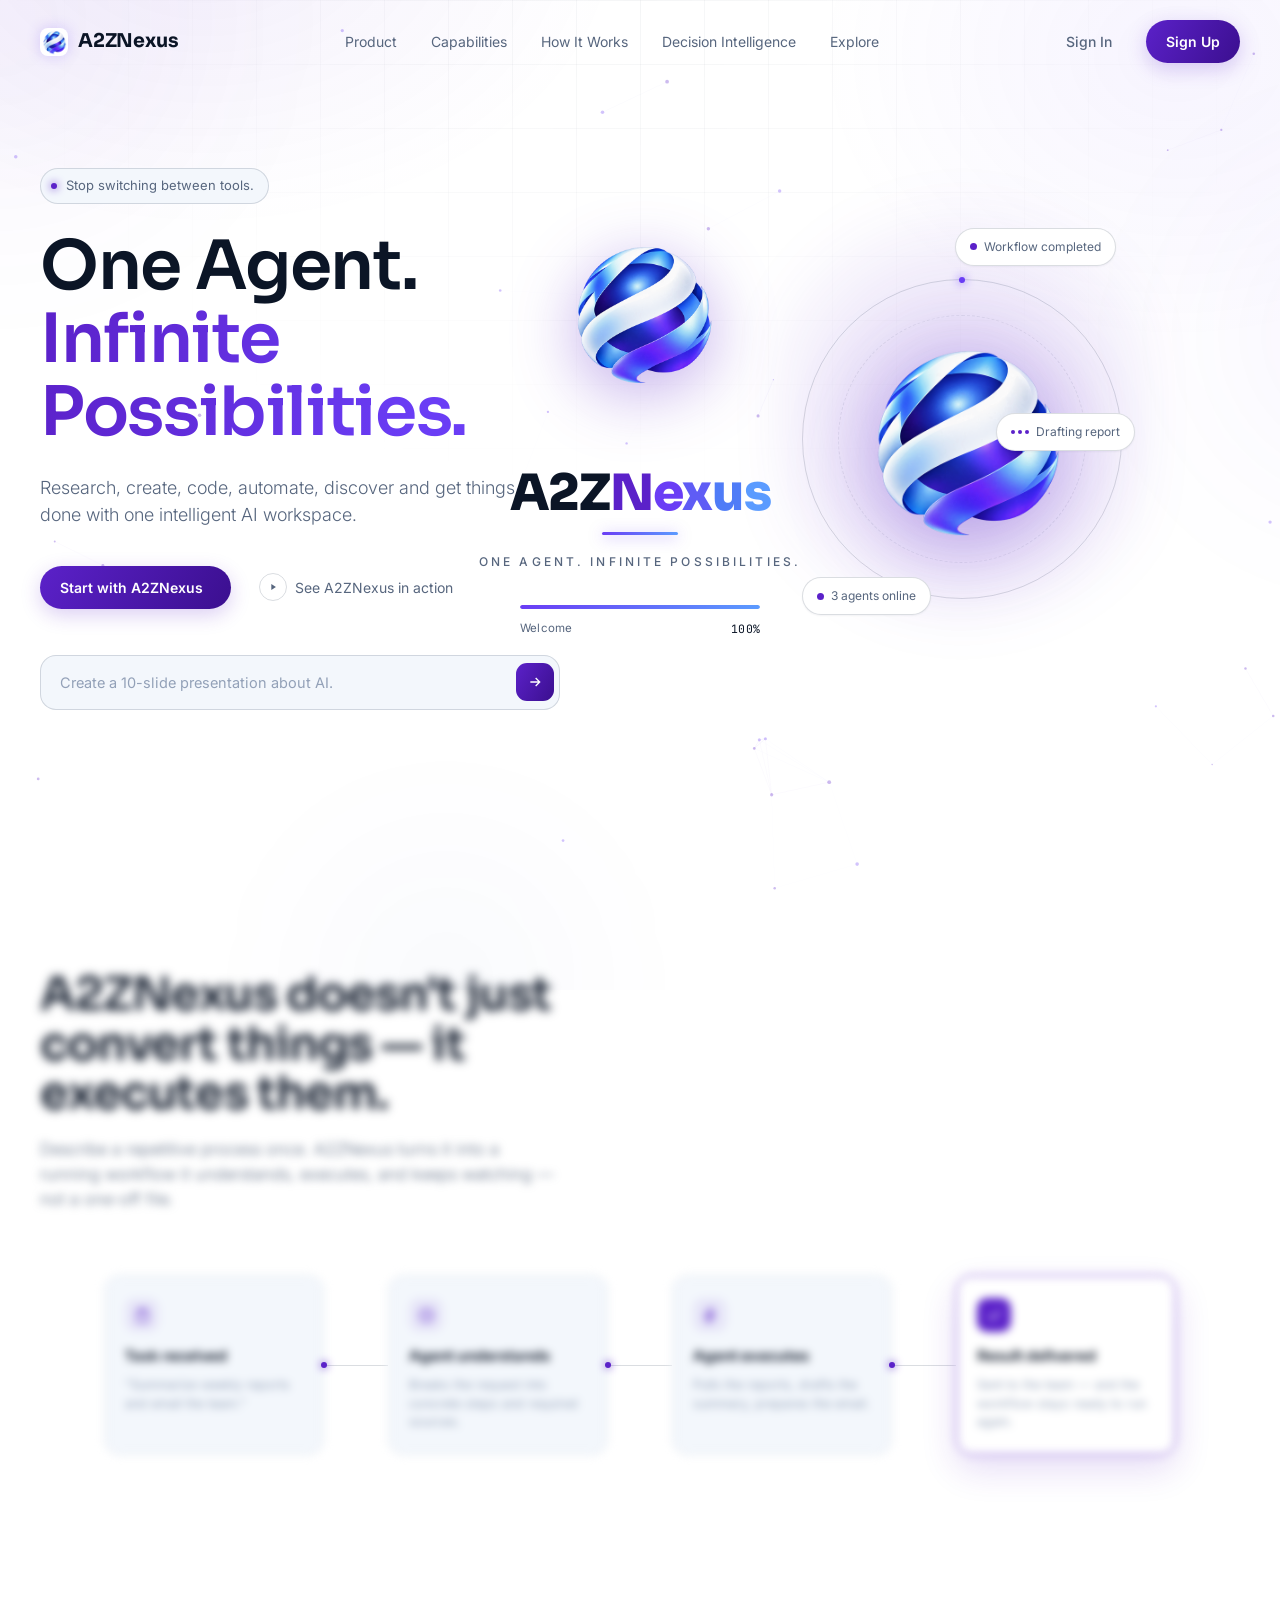
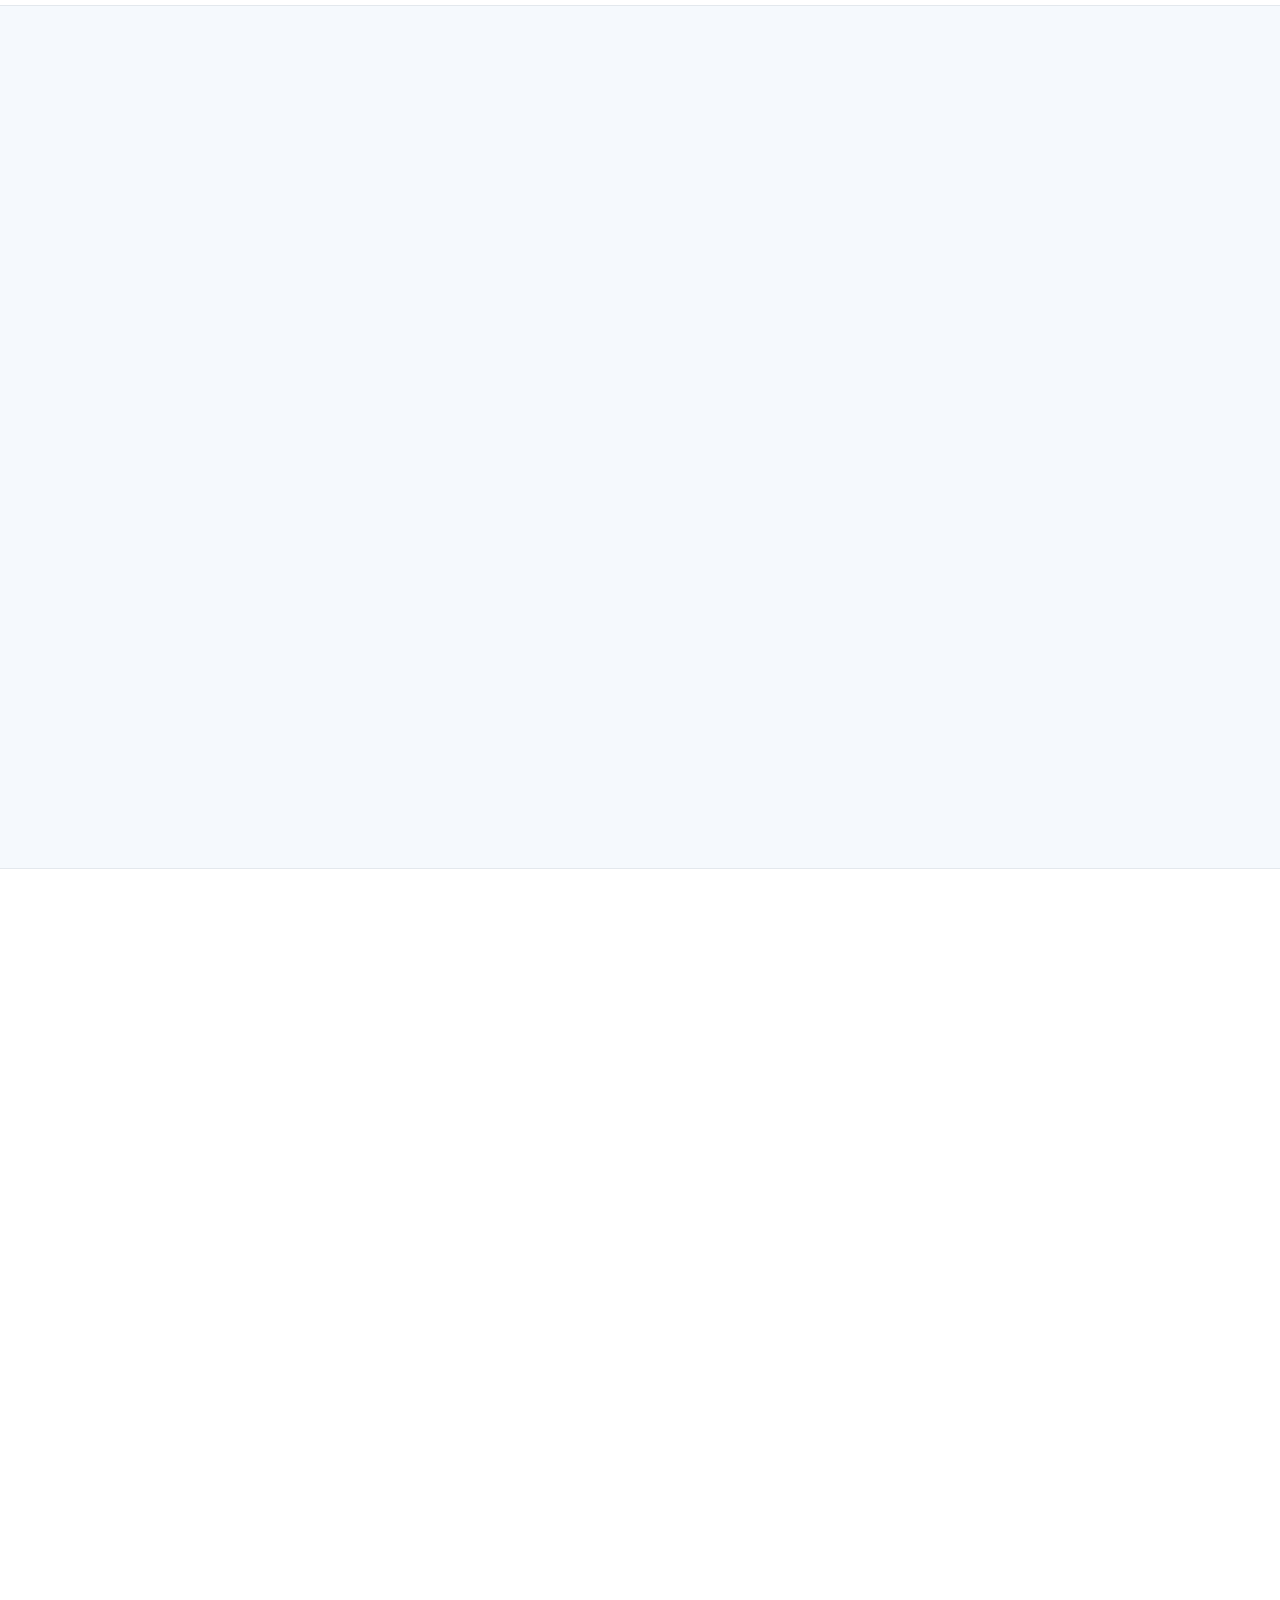
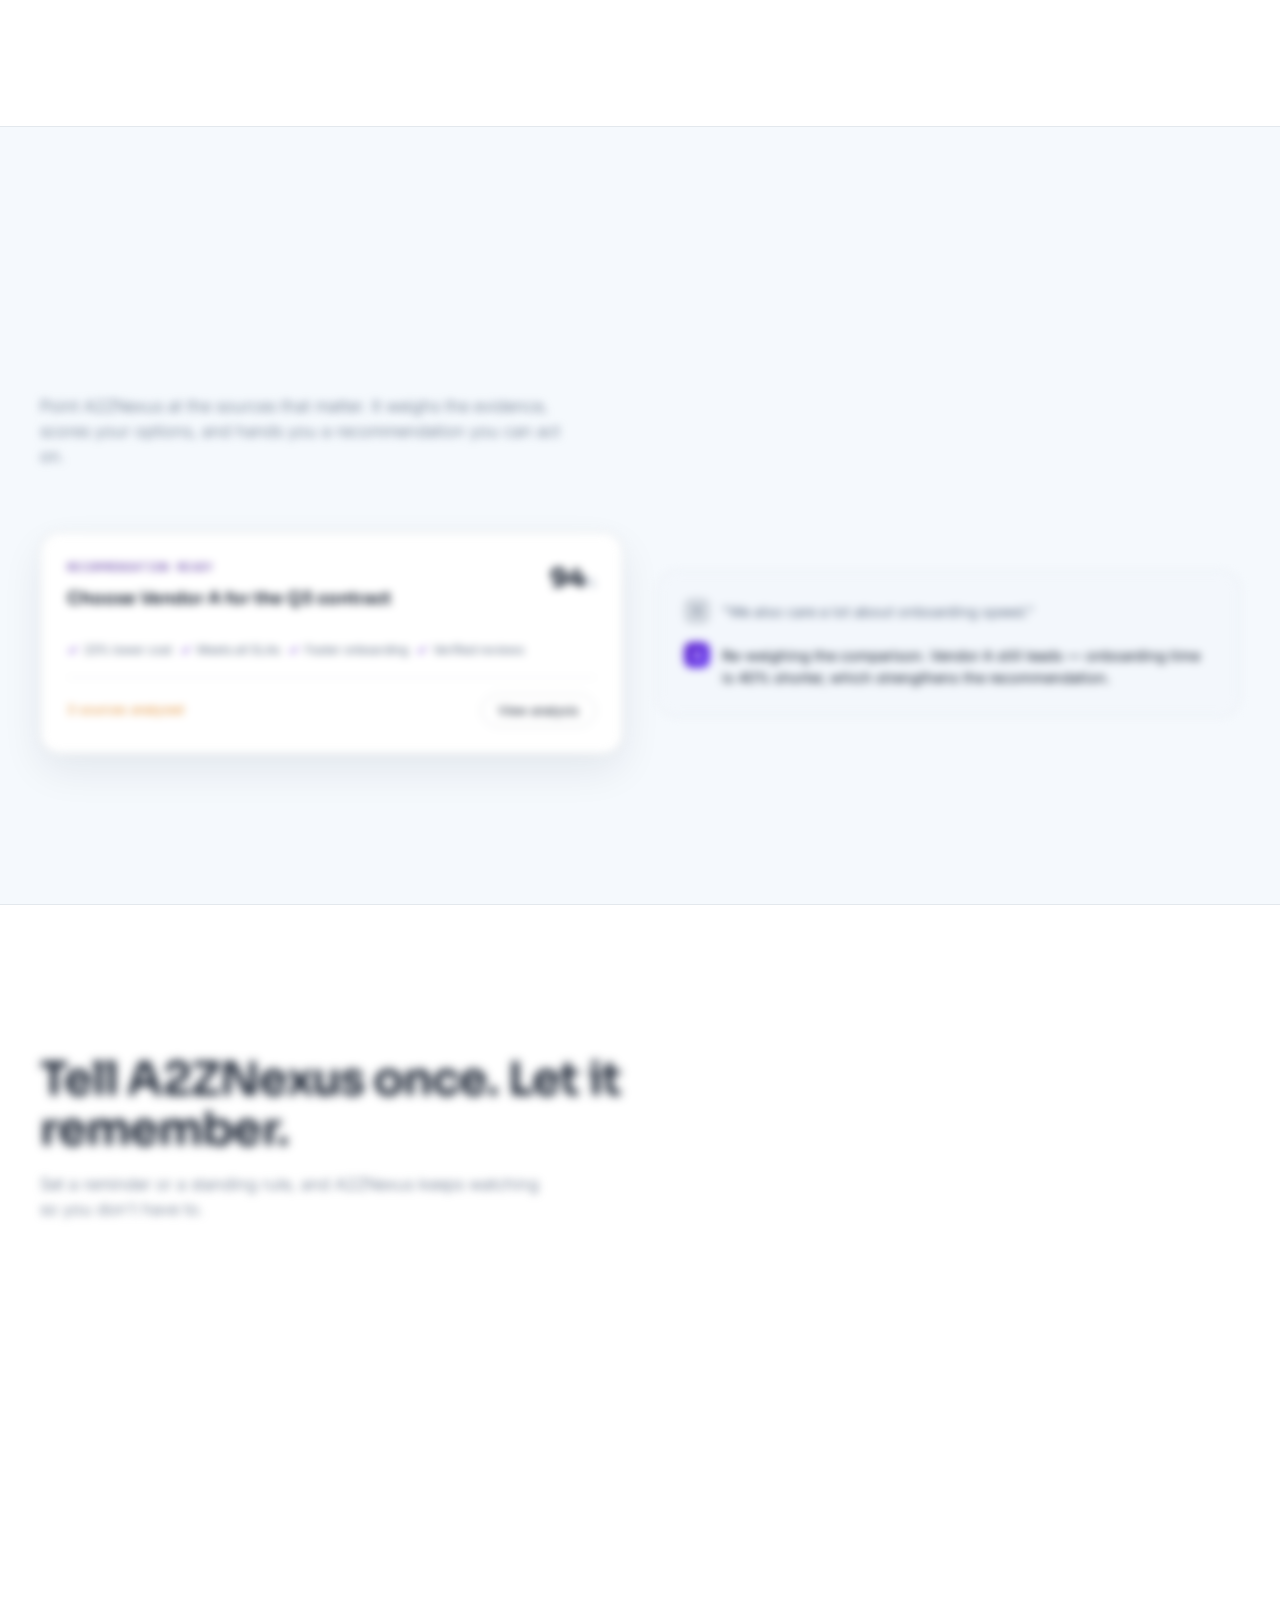
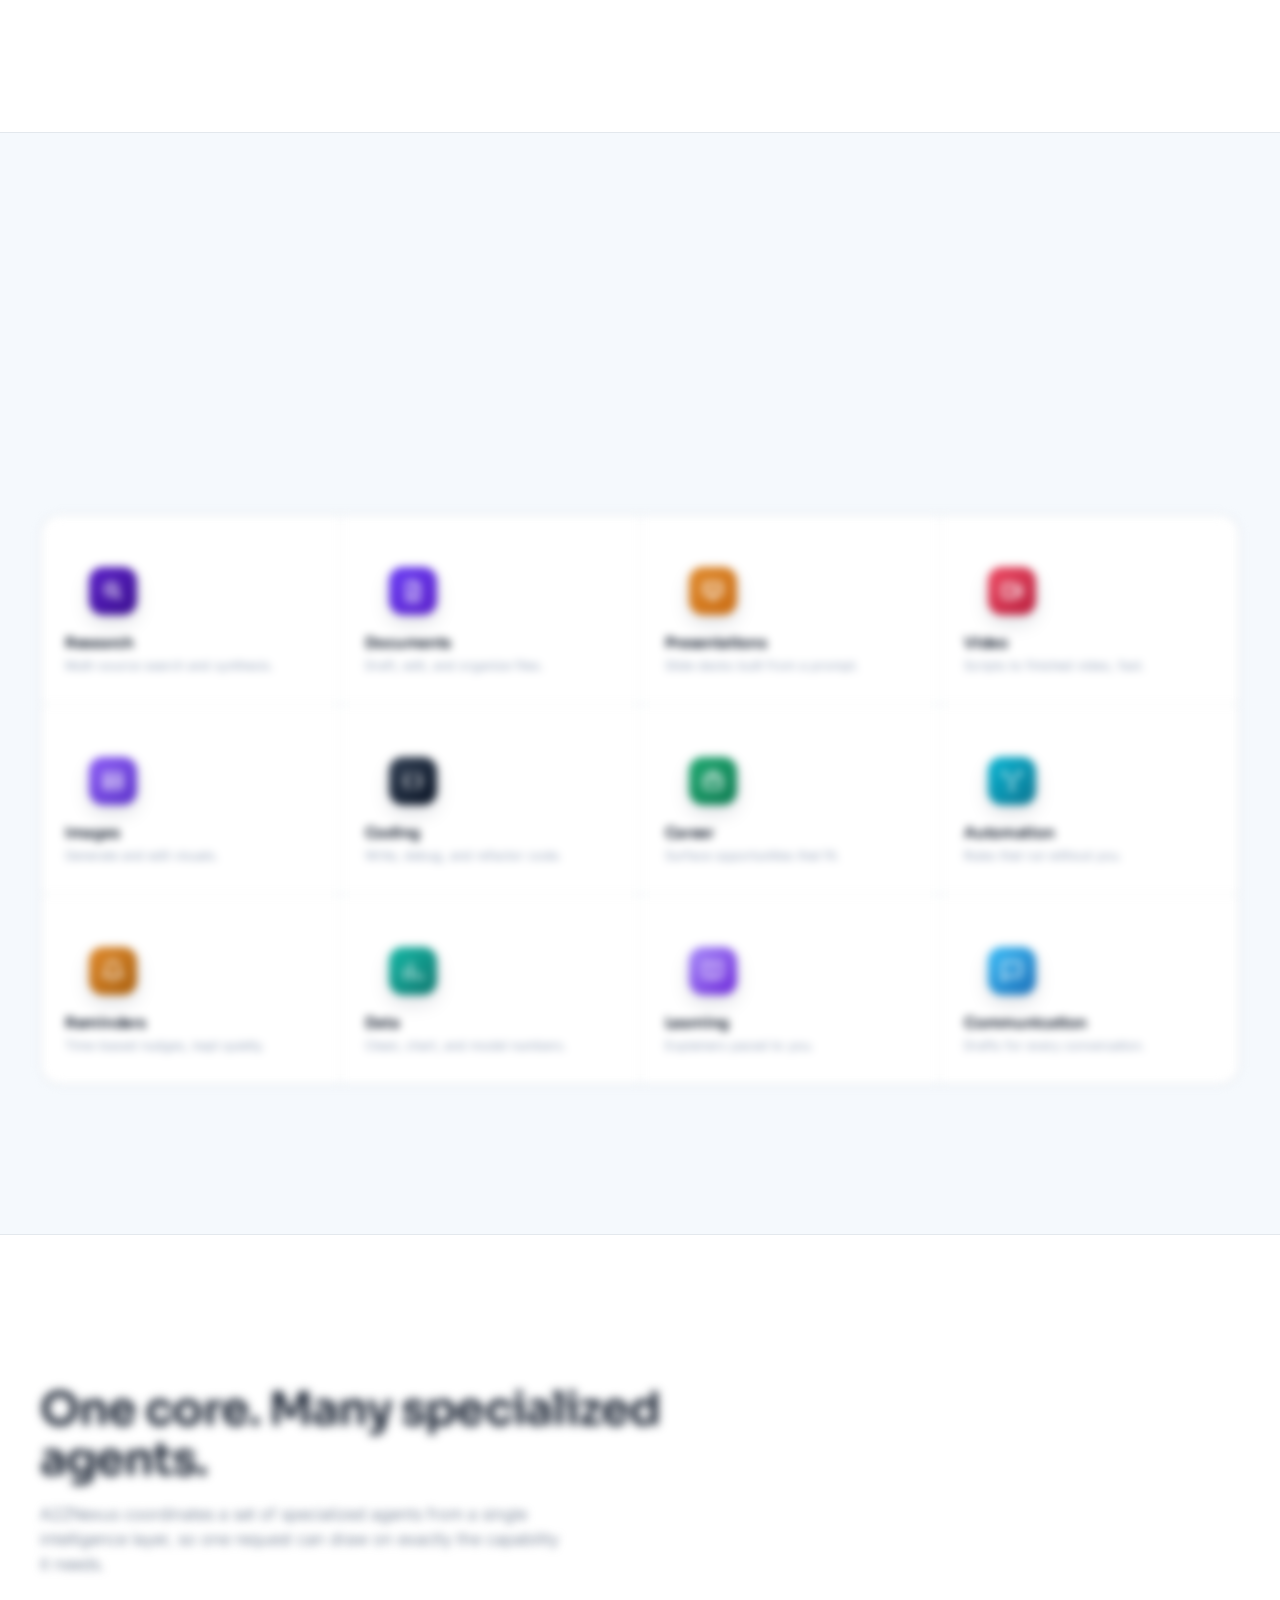
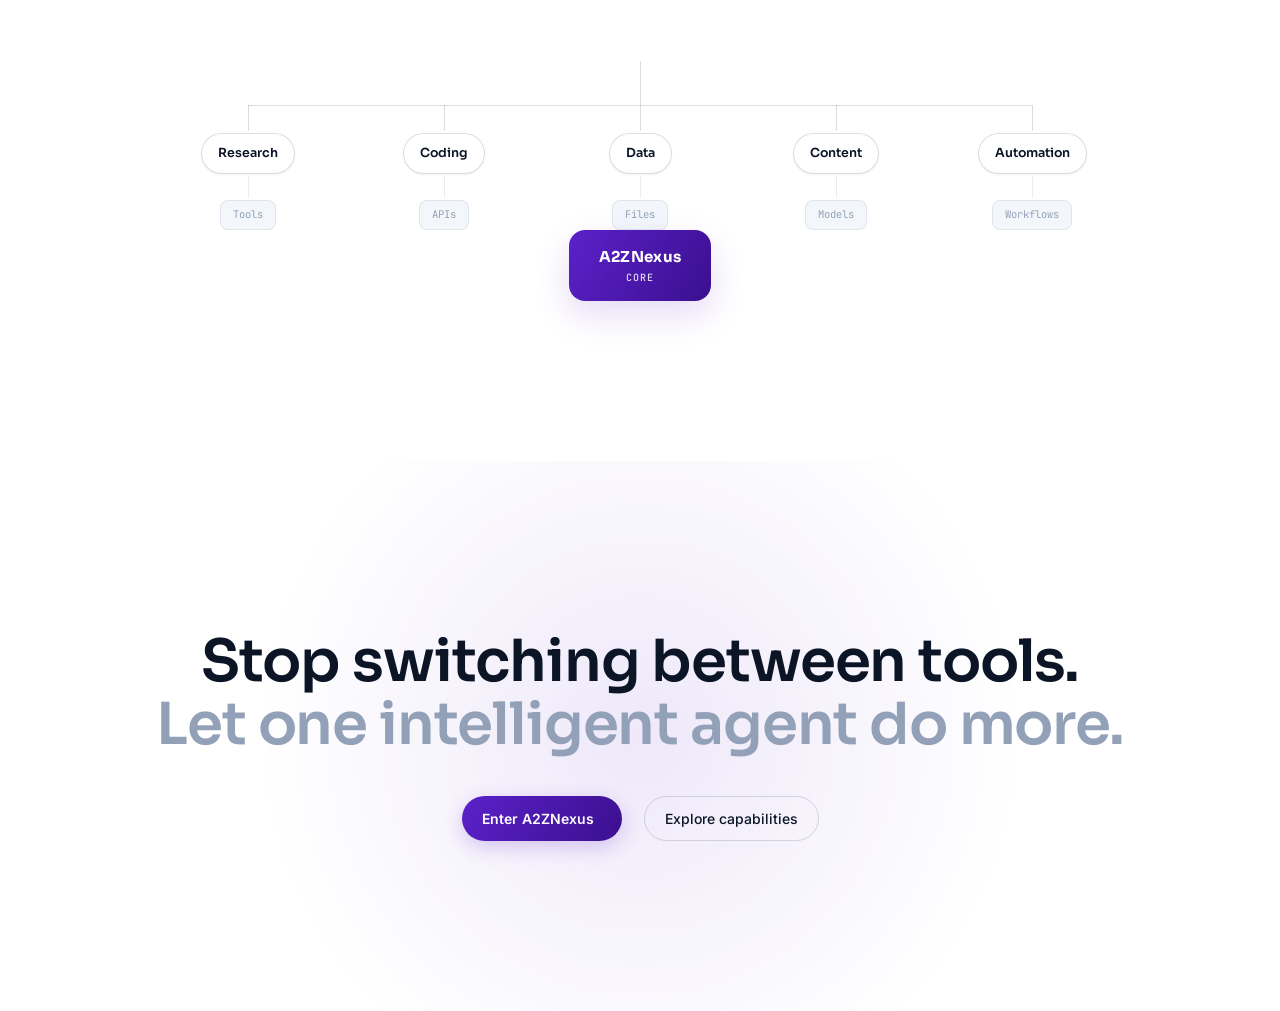
==== commit d5fab2c4: "after evaluate changes 19/09" ====
--- a/index.html
+++ b/index.html
@@ -846,7 +846,7 @@
     </nav>
     <div class="nav-actions">
       <a href="login.html" class="btn btn-ghost" data-transition>Sign In</a>
-      <a href="login.html" class="btn btn-solid magnetic" data-transition>Get Started</a>
+      <a href="register.html" class="btn btn-solid magnetic" data-transition>Sign Up</a>
     </div>
   </div>
 </header>
